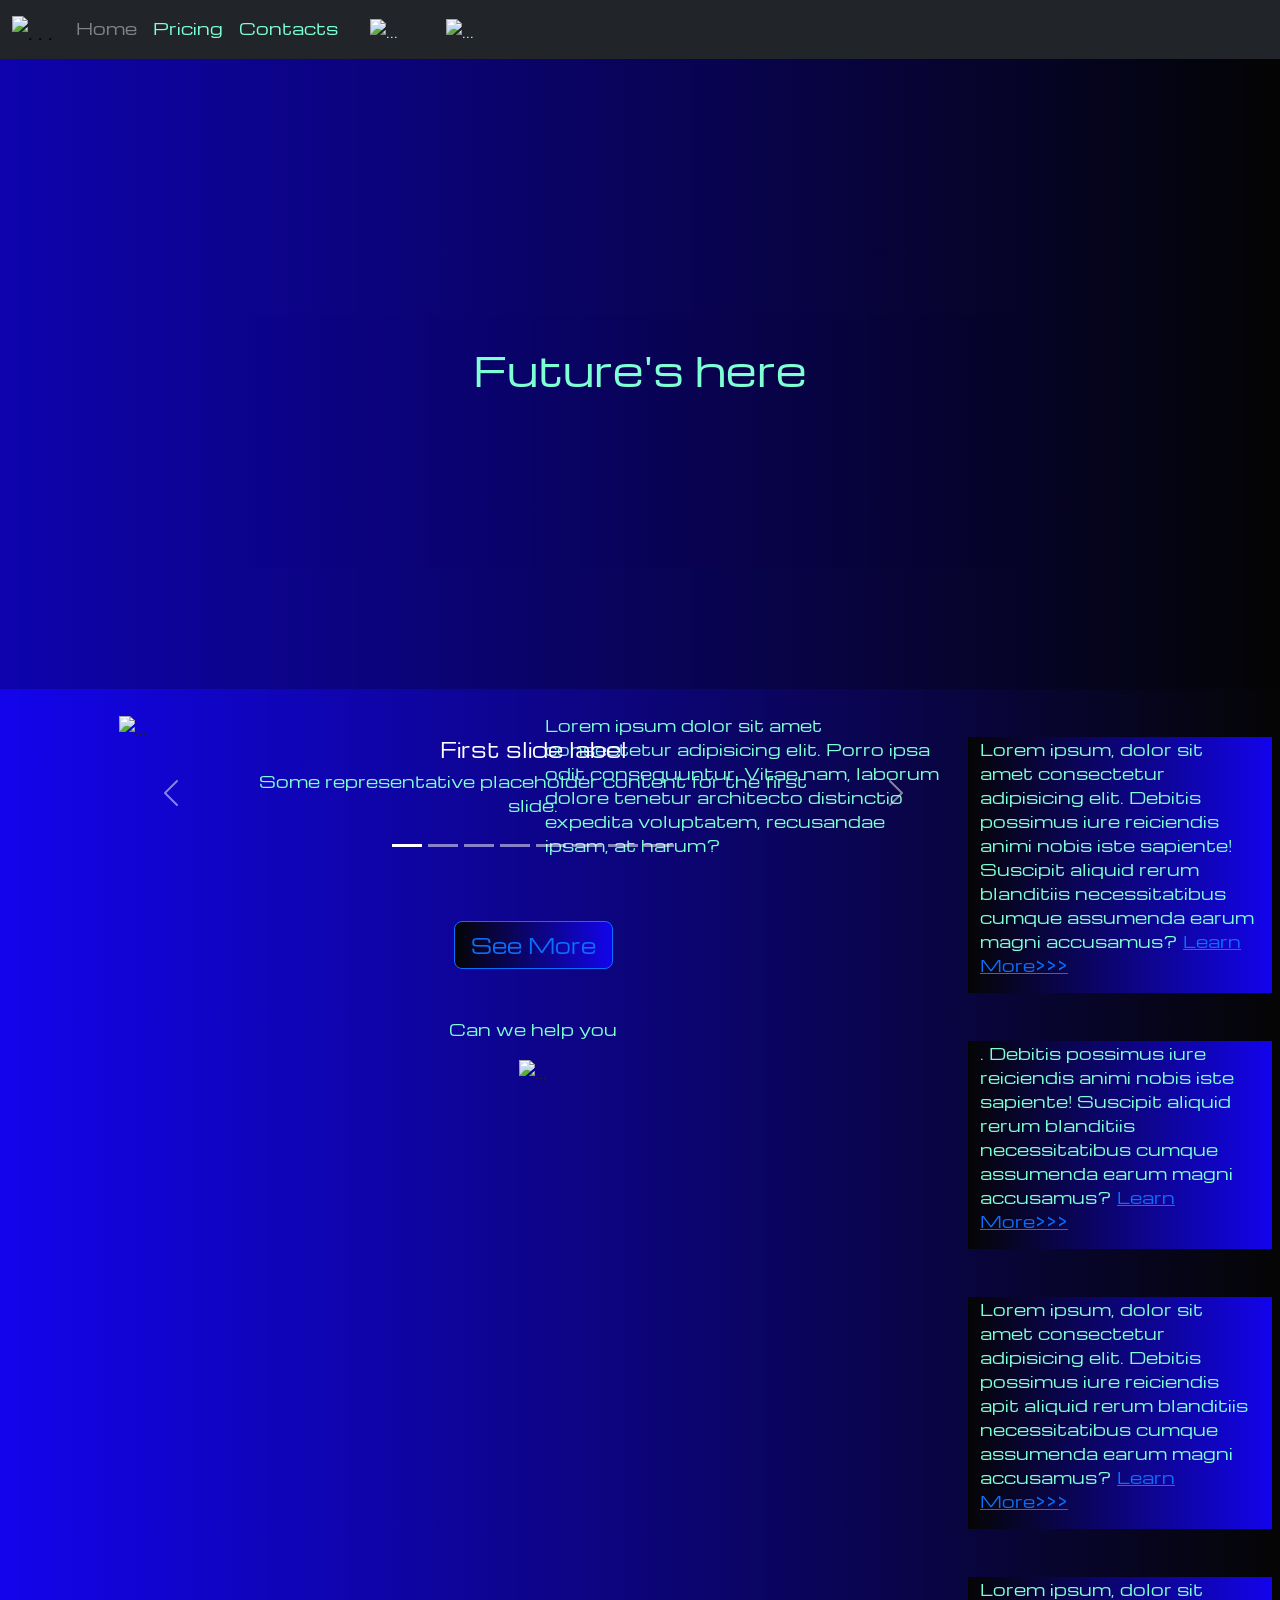
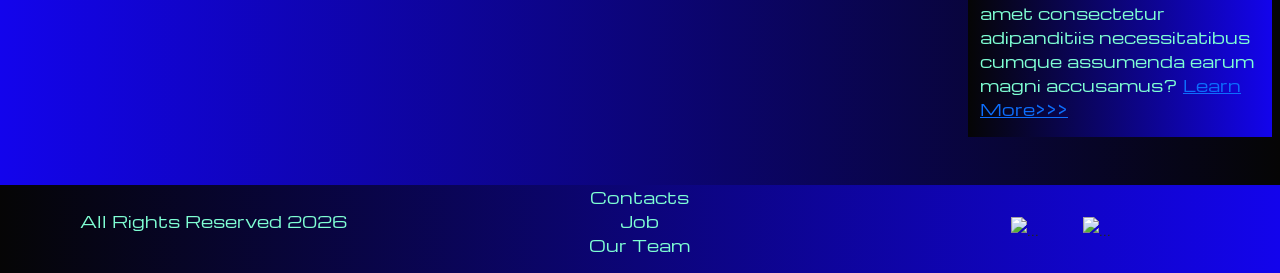
==== index.html @ d6a23304 "Add files via upload" ====
<!DOCTYPE html>
<html lang="en">

<head>
    <meta charset="UTF-8">
    <meta name="viewport" content="width=device-width, initial-scale=1.0">
    <link href="https://cdn.jsdelivr.net/npm/bootstrap@5.3.8/dist/css/bootstrap.min.css" rel="stylesheet"
        integrity="sha384-sRIl4kxILFvY47J16cr9ZwB07vP4J8+LH7qKQnuqkuIAvNWLzeN8tE5YBujZqJLB" crossorigin="anonymous">
    <link rel="stylesheet" href="source/styles/mycss.css">
    <link rel="stylesheet" href="source/styles/bgvideo.css">

    <link rel="apple-touch-icon" sizes="180x180" href="source/files/favicon_io/apple-touch-icon.png">
    <link rel="icon" type="image/png" sizes="32x32" href="source/files/favicon_io/favicon-32x32.png">
    <link rel="icon" type="image/png" sizes="16x16" href="source/files/favicon_io/favicon-16x16.png">
    <link rel="manifest" href="/site.webmanifest">
    <title>HiT</title>
</head>

<body>
    <header>
        <nav class="navbar navbar-expand-lg bg-dark">
            <div class="container-fluid">
                <a class="navbar-brand" href="/"><img src="source/files/logo.png" alt=". . ."></a>
                <button class="navbar-toggler" type="button" data-bs-toggle="collapse" data-bs-target="#navbarNav"
                    aria-controls="navbarNav" aria-expanded="false" aria-label="Toggle navigation">
                    <span class="navbar-toggler-icon"></span>
                </button>
                <div class="collapse navbar-collapse" id="navbarNav">
                    <ul class="navbar-nav">
                        <li class="nav-item">
                            <a class="nav-link active" aria-current="page" href="/">Home</a>
                        </li>
                        <li class="nav-item">
                            <a class="nav-link" href="pricing.html">Pricing</a>
                        </li>
                        <li class="nav-item">
                            <a class="nav-link" href="pricing.html">Contacts</a>
                        </li>
                        <li class="nav-item">
                            <a class="nav-link" href="pricing.html">
                                <img style="width: 35px; margin-inline: 1em;" src="source/files/yt.png" alt="...">
                            </a>
                        </li>
                        <li class="nav-item">
                            <a class="nav-link" href="pricing.html">
                                <img style="width: 25px; margin-inline: 1em;" src="source/files/tg.png" alt="...">
                            </a>
                        </li>
                    </ul>
                </div>
            </div>
        </nav>
    </header>

    <section>

        <div class="bgvideo">
            <video src="source/files/VID-20240303-WA0065.mp4" type="video/mp4" autoplay muted loop></video>
            <div class="effect"></div>
            <div class="video-text">
                <h1>Future's here</h1>
            </div>
        </div>

        <div class="container-fluid mt-4">
            <div class="row">
                <div class="col-lg-1">
                </div>

                <div class="col-lg-8 col-md-12">

                    <div class="row">
                        <div id="carouselExampleCaptions" class="carousel slide" data-bs-ride="true">
                            <div class="carousel-indicators">
                                <button type="button" data-bs-target="#carouselExampleCaptions" data-bs-slide-to="0"
                                    class="active" aria-current="true" aria-label="Slide 1"></button>
                                <button type="button" data-bs-target="#carouselExampleCaptions" data-bs-slide-to="1"
                                    aria-label="Slide 2"></button>
                                <button type="button" data-bs-target="#carouselExampleCaptions" data-bs-slide-to="2"
                                    aria-label="Slide 3"></button>
                                <button type="button" data-bs-target="#carouselExampleCaptions" data-bs-slide-to="3"
                                    aria-label="Slide 4"></button>
                                <button type="button" data-bs-target="#carouselExampleCaptions" data-bs-slide-to="4"
                                    aria-label="Slide 5"></button>
                                <button type="button" data-bs-target="#carouselExampleCaptions" data-bs-slide-to="5"
                                    aria-label="Slide 6"></button>
                                <button type="button" data-bs-target="#carouselExampleCaptions" data-bs-slide-to="6"
                                    aria-label="Slide 7"></button>
                                <button type="button" data-bs-target="#carouselExampleCaptions" data-bs-slide-to="7"
                                    aria-label="Slide 8"></button>
                            </div>
                            <div class="carousel-inner">
                                <div class="carousel-item active">
                                    <div class="d-block w-100">
                                        <div class="row">
                                            <div class="col-lg-6 col-md-6">
                                                <img src="source/images/laptop.png" class="w-100" alt="...">
                                            </div>
                                            <div class="col-lg-6 col-md-6 slide-text">
                                                <p>Lorem ipsum dolor sit amet consectetur adipisicing elit. Porro ipsa
                                                    odit consequuntur. Vitae nam, laborum dolore tenetur architecto
                                                    distinctio expedita voluptatem, recusandae ipsam, at harum?</p>
                                            </div>
                                        </div>
                                    </div>
                                    <div class="carousel-caption d-none d-md-block">
                                        <h5>First slide label</h5>
                                        <p>Some representative placeholder content for the first slide.</p>
                                    </div>
                                </div>
                                <div class="carousel-item">
                                    <div class="d-block w-100">
                                        <div class="row">
                                            <div class="col-lg-6 col-md-6">
                                                <img src="source/images/gaming pc.png" class="w-100" alt="...">
                                            </div>
                                            <div class="col-lg-6 col-md-6 slide-text">
                                                <p>Lorem ipsum dolor sit amet consecaborum dolore tenetur architecto
                                                    distinctio expedita voluptatem, recusandae ipsam, at harum?</p>
                                            </div>
                                        </div>
                                    </div>
                                    <div class="carousel-caption d-none d-md-block">
                                        <h5>Second slide label</h5>
                                        <p>Some representative placeholder content for the second slide.</p>
                                    </div>
                                </div>
                                <div class="carousel-item">
                                    <div class="d-block w-100">
                                        <div class="row">
                                            <div class="col-lg-6 col-md-6">
                                                <img src="source/images/vr.png" class="w-100" alt="...">
                                            </div>
                                            <div class="col-lg-6 col-md-6 slide-text">
                                                <p> odit consequuntur. Vitae nam, laborum dolore tenetur architecto
                                                    distinctio expedita voluptatem, recusandae ipsam, at harum?</p>
                                            </div>
                                        </div>
                                    </div>
                                    <div class="carousel-caption d-none d-md-block">
                                        <h5>Third slide label</h5>
                                        <p>Some representative placeholder content for the third slide.</p>
                                    </div>
                                </div>
                                <div class="carousel-item">
                                    <div class="d-block w-100">
                                        <div class="row">
                                            <div class="col-lg-6 col-md-6">
                                                <img src="source/images/controller.png" class="w-100" alt="...">
                                            </div>
                                            <div class="col-lg-6 col-md-6 slide-text">
                                                <p>Lorem ipsum dolor sit amet consecaborum dolore tenetur architecto
                                                    distinctio expedita voluptatem, recusandae ipsam, at harum?</p>
                                            </div>
                                        </div>
                                    </div>
                                    <div class="carousel-caption d-none d-md-block">
                                        <h5>Second slide label</h5>
                                        <p>Some representative placeholder content for the second slide.</p>
                                    </div>
                                </div>
                                <div class="carousel-item">
                                    <div class="d-block w-100">
                                        <div class="row">
                                            <div class="col-lg-6 col-md-6">
                                                <img src="source/images/acc.png" class="w-100" alt="...">
                                            </div>
                                            <div class="col-lg-6 col-md-6 slide-text">
                                                <p>Lorem ipsum dolor sit amet consecaborum dolore tenetur architecto
                                                    distinctio expedita voluptatem, recusandae ipsam, at harum?</p>
                                            </div>
                                        </div>
                                    </div>
                                    <div class="carousel-caption d-none d-md-block">
                                        <h5>Second slide label</h5>
                                        <p>Some representative placeholder content for the second slide.</p>
                                    </div>
                                </div>
                                <div class="carousel-item">
                                    <div class="d-block w-100">
                                        <div class="row">
                                            <div class="col-lg-6 col-md-6">
                                                <img src="source/images/cpu.png" class="w-100" alt="...">
                                            </div>
                                            <div class="col-lg-6 col-md-6 slide-text">
                                                <p>Lorem ipsum dolor sit amet consecaborum dolore tenetur architecto
                                                    distinctio expedita voluptatem, recusandae ipsam, at harum?</p>
                                            </div>
                                        </div>
                                    </div>
                                    <div class="carousel-caption d-none d-md-block">
                                        <h5>Second slide label</h5>
                                        <p>Some representative placeholder content for the second slide.</p>
                                    </div>
                                </div>
                                <div class="carousel-item">
                                    <div class="d-block w-100">
                                        <div class="row">
                                            <div class="col-lg-6 col-md-6">
                                                <img src="source/images/gpu.png" class="w-100" alt="...">
                                            </div>
                                            <div class="col-lg-6 col-md-6 slide-text">
                                                <p>Lorem ipsum dolor sit amet consecaborum dolore tenetur architecto
                                                    distinctio expedita voluptatem, recusandae ipsam, at harum?</p>
                                            </div>
                                        </div>
                                    </div>
                                    <div class="carousel-caption d-none d-md-block">
                                        <h5>Second slide label</h5>
                                        <p>Some representative placeholder content for the second slide.</p>
                                    </div>
                                </div>
                                <div class="carousel-item">
                                    <div class="d-block w-100">
                                        <div class="row">
                                            <div class="col-lg-6 col-md-6">
                                                <img src="source/images/other.png" class="w-100" alt="...">
                                            </div>
                                            <div class="col-lg-6 col-md-6 slide-text">
                                                <p>Lorem ipsum dolor sit amet consecaborum dolore tenetur architecto
                                                    distinctio expedita voluptatem, recusandae ipsam, at harum?</p>
                                            </div>
                                        </div>
                                    </div>
                                    <div class="carousel-caption d-none d-md-block">
                                        <h5>Second slide label</h5>
                                        <p>Some representative placeholder content for the second slide.</p>
                                    </div>
                                </div>
                            </div>
                            <button class="carousel-control-prev" type="button"
                                data-bs-target="#carouselExampleCaptions" data-bs-slide="prev">
                                <span class="carousel-control-prev-icon" aria-hidden="true"></span>
                                <span class="visually-hidden">Previous</span>
                            </button>
                            <button class="carousel-control-next" type="button"
                                data-bs-target="#carouselExampleCaptions" data-bs-slide="next">
                                <span class="carousel-control-next-icon" aria-hidden="true"></span>
                                <span class="visually-hidden">Next</span>
                            </button>
                        </div>

                        <div class="col-lg-12 col-md-12 text-center mt-4">
                            <button type="button" class="btn btn-outline-primary btn-lg my-4">See More</button>
                        </div>
                        <div class="col-lg-12 col-md-12 text-center mt-4">
                            <p>Can we help you</p>
                        </div>
                        <div class="col-lg-12 col-md-12 text-center">
                            <img class="call-anim" style="width: 40px;" src="source/files/phone.png" alt="...">
                        </div>

                    </div>
                </div>

                <div class="col-lg-3 col-md-12">
                    <div class="row px-2">
                        <div class="col-lg-12 sidebar my-4">
                            <p>Lorem ipsum, dolor sit amet consectetur adipisicing elit. Debitis possimus iure
                                reiciendis
                                animi nobis iste sapiente! Suscipit aliquid rerum blanditiis necessitatibus cumque
                                assumenda
                                earum magni accusamus? <a href="#">Learn More>>></a></p>
                        </div>
                        <div class="col-lg-12 sidebar my-4">
                            <p>. Debitis possimus iure reiciendis
                                animi nobis iste sapiente! Suscipit aliquid rerum blanditiis necessitatibus cumque
                                assumenda
                                earum magni accusamus? <a href="#">Learn More>>></a></p>
                        </div>
                        <div class="col-lg-12 sidebar my-4">
                            <p>Lorem ipsum, dolor sit amet consectetur adipisicing elit. Debitis possimus iure
                                reiciendis
                                apit aliquid rerum blanditiis necessitatibus cumque assumenda
                                earum magni accusamus? <a href="#">Learn More>>></a></p>
                        </div>
                        <div class="col-lg-12 sidebar my-4">
                            <p>Lorem ipsum, dolor sit amet consectetur adipanditiis necessitatibus cumque assumenda
                                earum magni accusamus? <a href="#">Learn More>>></a></p>
                        </div>
                    </div>
                </div>
            </div>


        </div>
    </section>

    <footer class="mt-4">
        <div class="container-fluid">
            <div class="row">
                <div class="col-lg-4 col-md-12 footer-text text-center">
                    <p>All Rights Reserved 2026</p>
                </div>
                <div class="col-lg-4 col-md-12 footer-text text-center">
                    <p>Contacts<br>Job<br>Our Team</p>
                </div>
                <div class="col-lg-4 col-md-12 media-links">
                    <img style="width: 40px; margin-inline: 1em;" src="source/files/yt.png" alt="...">
                    <img style="width: 40px; margin-inline: 1em;" src="source/files/tg.png" alt="...">
                </div>
            </div>
        </div>
    </footer>

    <script src="https://cdn.jsdelivr.net/npm/bootstrap@5.3.8/dist/js/bootstrap.bundle.min.js"
        integrity="sha384-FKyoEForCGlyvwx9Hj09JcYn3nv7wiPVlz7YYwJrWVcXK/BmnVDxM+D2scQbITxI"
        crossorigin="anonymous"></script>
</body>

</html>
---- source/styles/mycss.css ----
@import url('https://fonts.googleapis.com/css?family=Michroma&display=swap');


body {
    font-family: Michroma, serif;
    background: linear-gradient(90deg, #1304ec 0%, #050505 100%);
}

p {
    color: aquamarine;
}

.nav-link {
    color: aquamarine;
}

.navbar-nav .nav-link.active {
    color: rgb(130, 133, 133);
}

.navbar-brand img {
    width: 40px;
}

.navbar-toggler {
    background-color: rgb(130, 133, 133);
}

.sidebar {
    color: aquamarine;
    background: linear-gradient(270deg, #1304ec 0%, #050505 100%);
}

.card {
    background: linear-gradient(270deg, #1304ec 0%, #050505 100%);
    color: aquamarine;

}

.card a {
    text-decoration: none;
    color: aquamarine;

}

.slide-text,
.footer-text {
    color: aquamarine;
    margin: auto auto;
}

footer,
.btn-outline-primary {
    background: linear-gradient(270deg, #1304ec 0%, #050505 100%);

}

.media-links {
    display: flex;
    justify-content: center;
    align-items: center;
}

.call-anim {
    animation: call 2s ease 0s 100 normal forwards;
}

@keyframes call {
	0%,
	100% {
		transform: translateX(0%);
		transform-origin: 50% 50%;
	}

	15% {
		transform: translateX(-30px) rotate(-6deg);
	}

	30% {
		transform: translateX(15px) rotate(6deg);
	}

	45% {
		transform: translateX(-15px) rotate(-3.6deg);
	}

	60% {
		transform: translateX(9px) rotate(2.4deg);
	}

	75% {
		transform: translateX(-6px) rotate(-1.2deg);
	}
}

@media (max-width: 755px) {
    .carousel-indicators {
        display: none;
    }
}
---- source/styles/bgvideo.css ----
.bgvideo {
    height: 70vh;
    width: 100%;
    position: relative;
    display: flex;
    justify-content: center;
    align-items: center;
}

.bgvideo video {
    height: 70vh;
    width: 100%;
    position: absolute;
    top: 0;
    left: 0;
    object-fit: cover;
    z-index: 1;
}

.effect {
    height: 70vh;
    width: 100%;
    position: absolute;
    top: 0;
    left: 0;
    object-fit: cover;
    z-index: 2;
    background-color: rgba(0, 0, 0, 0.264);
}

.video-text {
    color: aquamarine;
    z-index: 2;
}
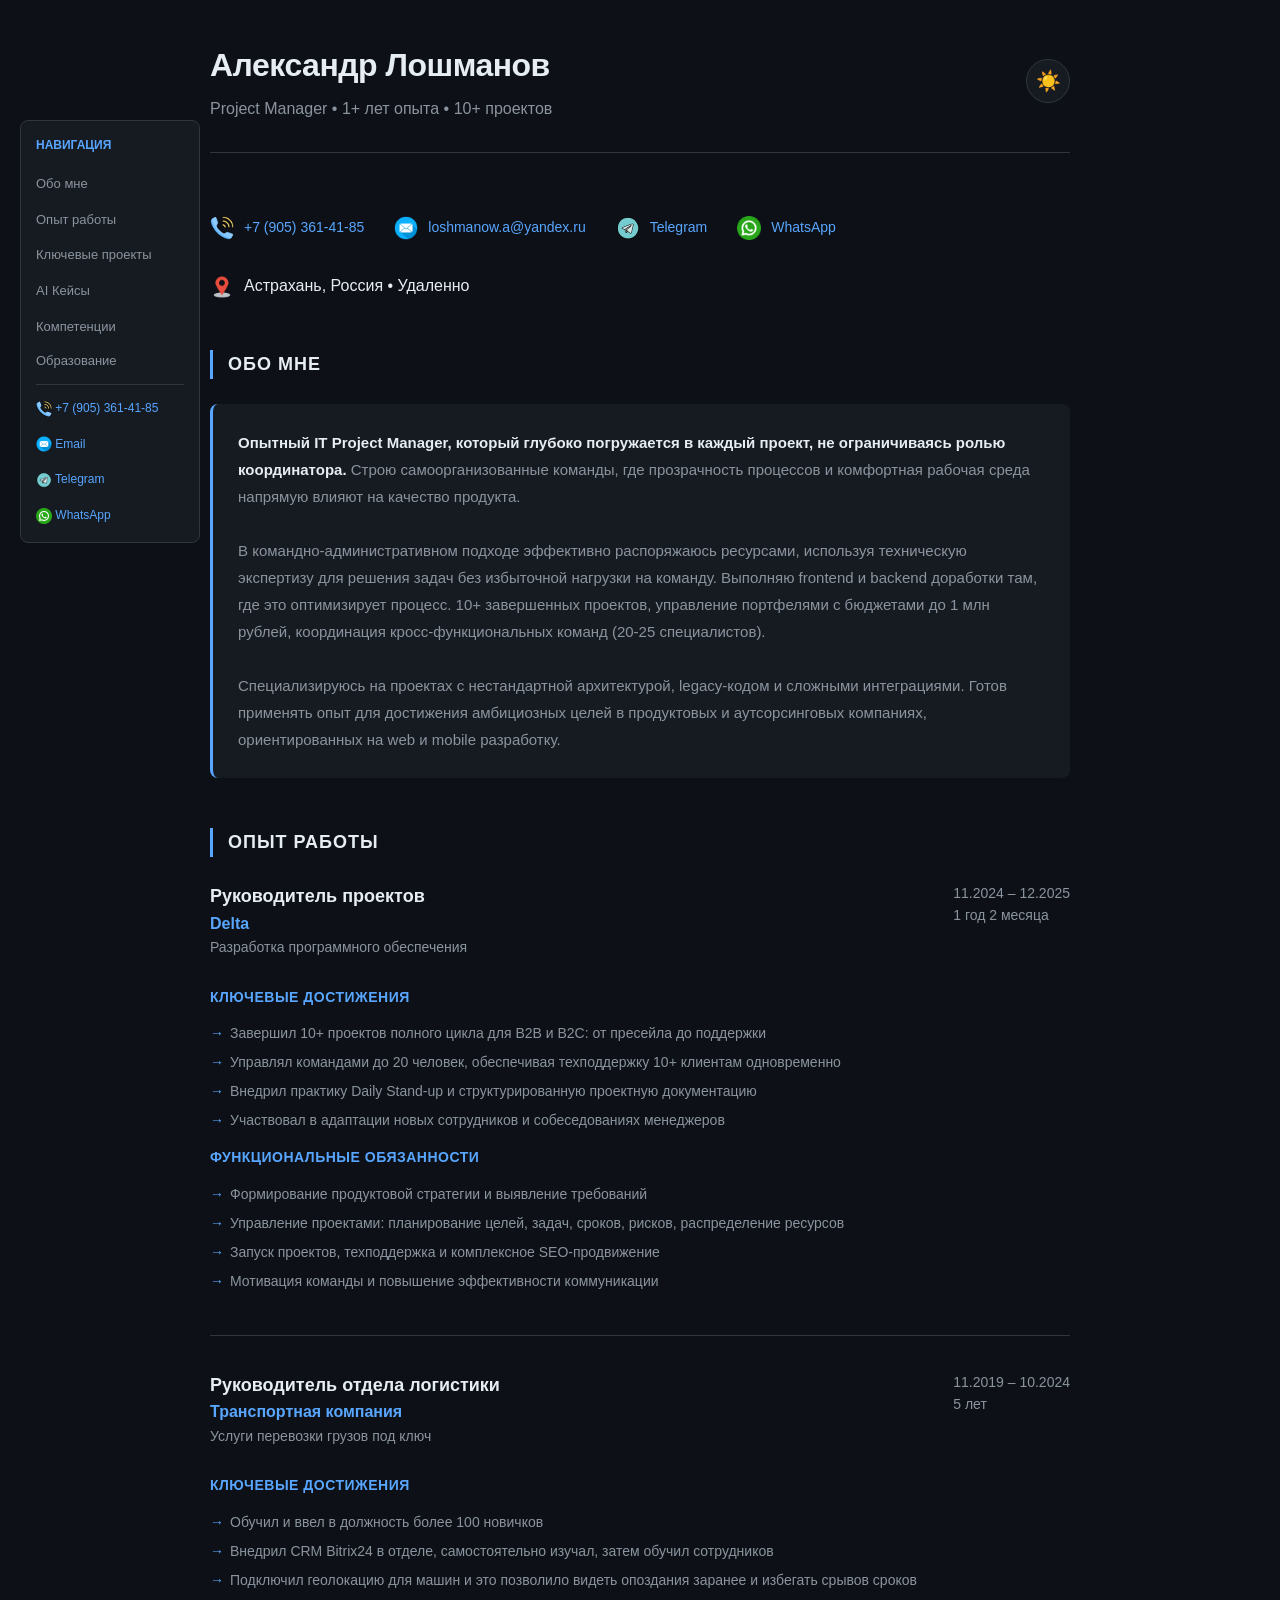
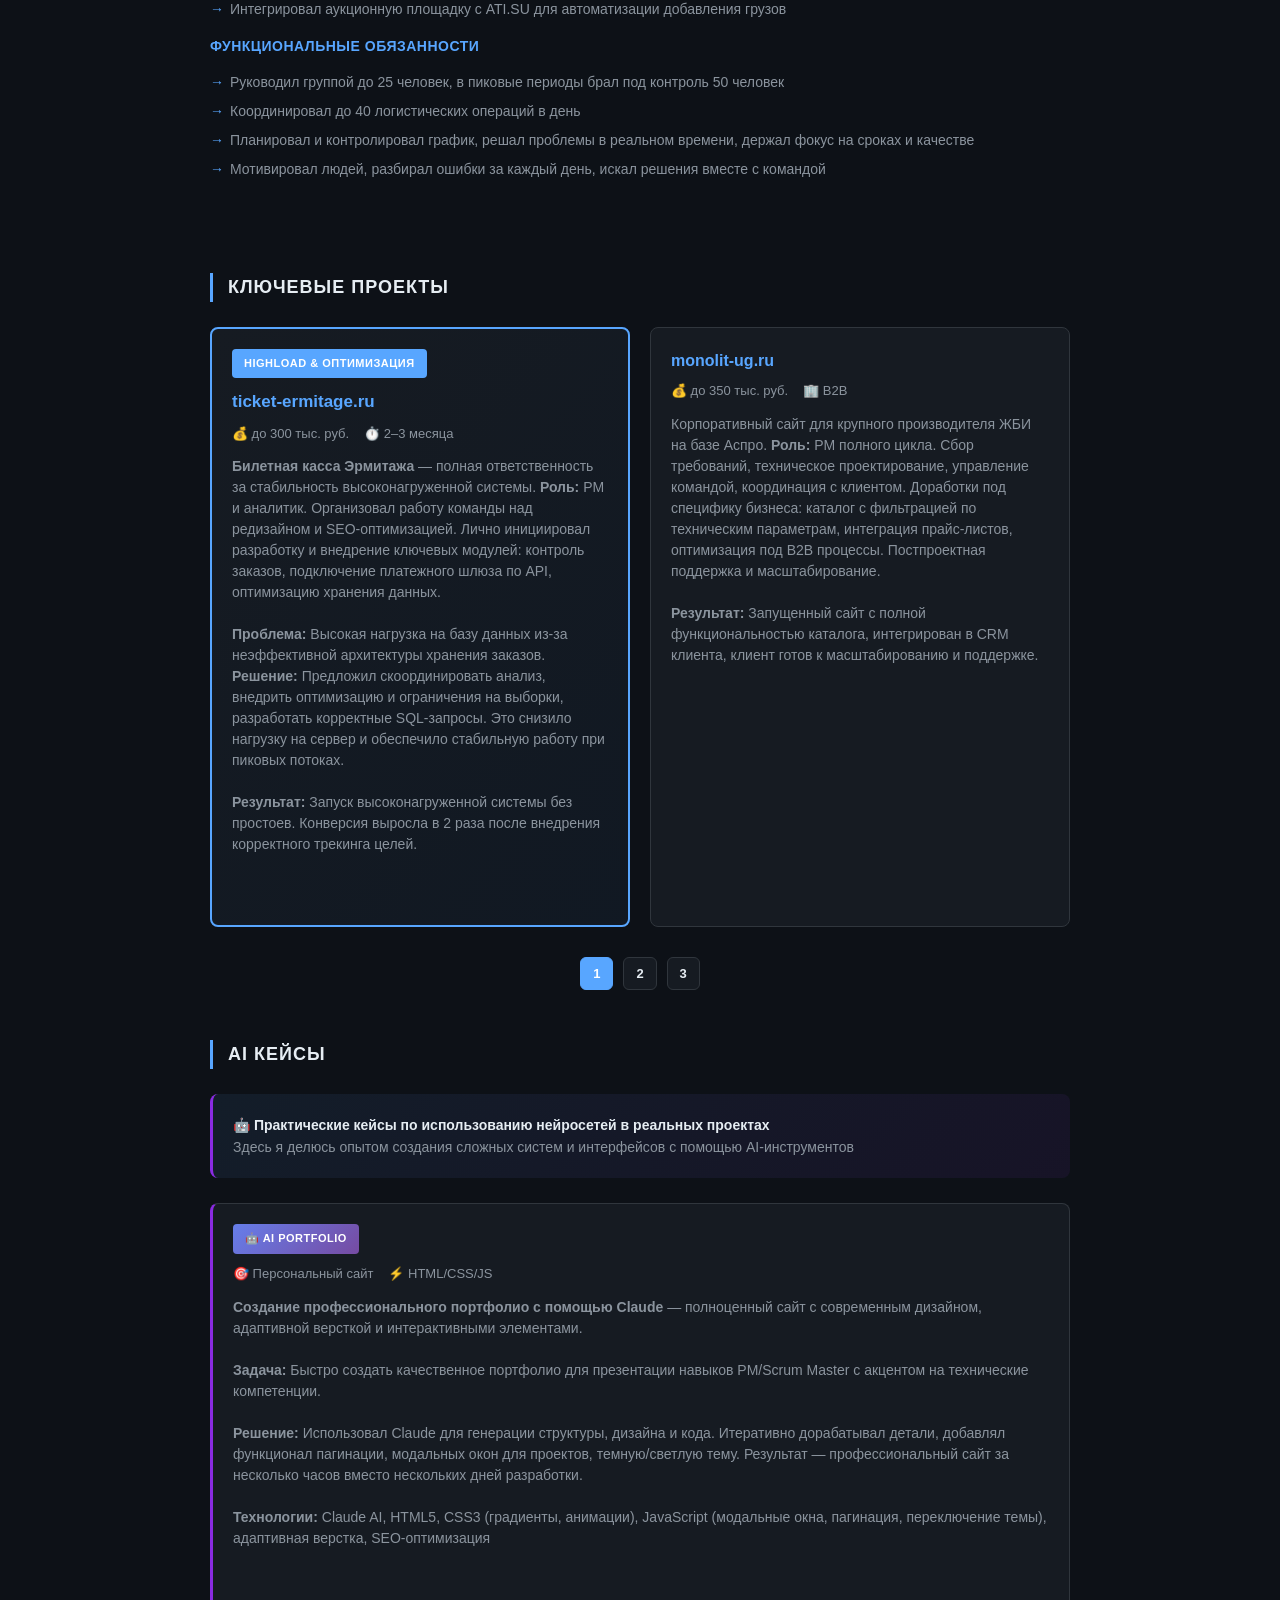
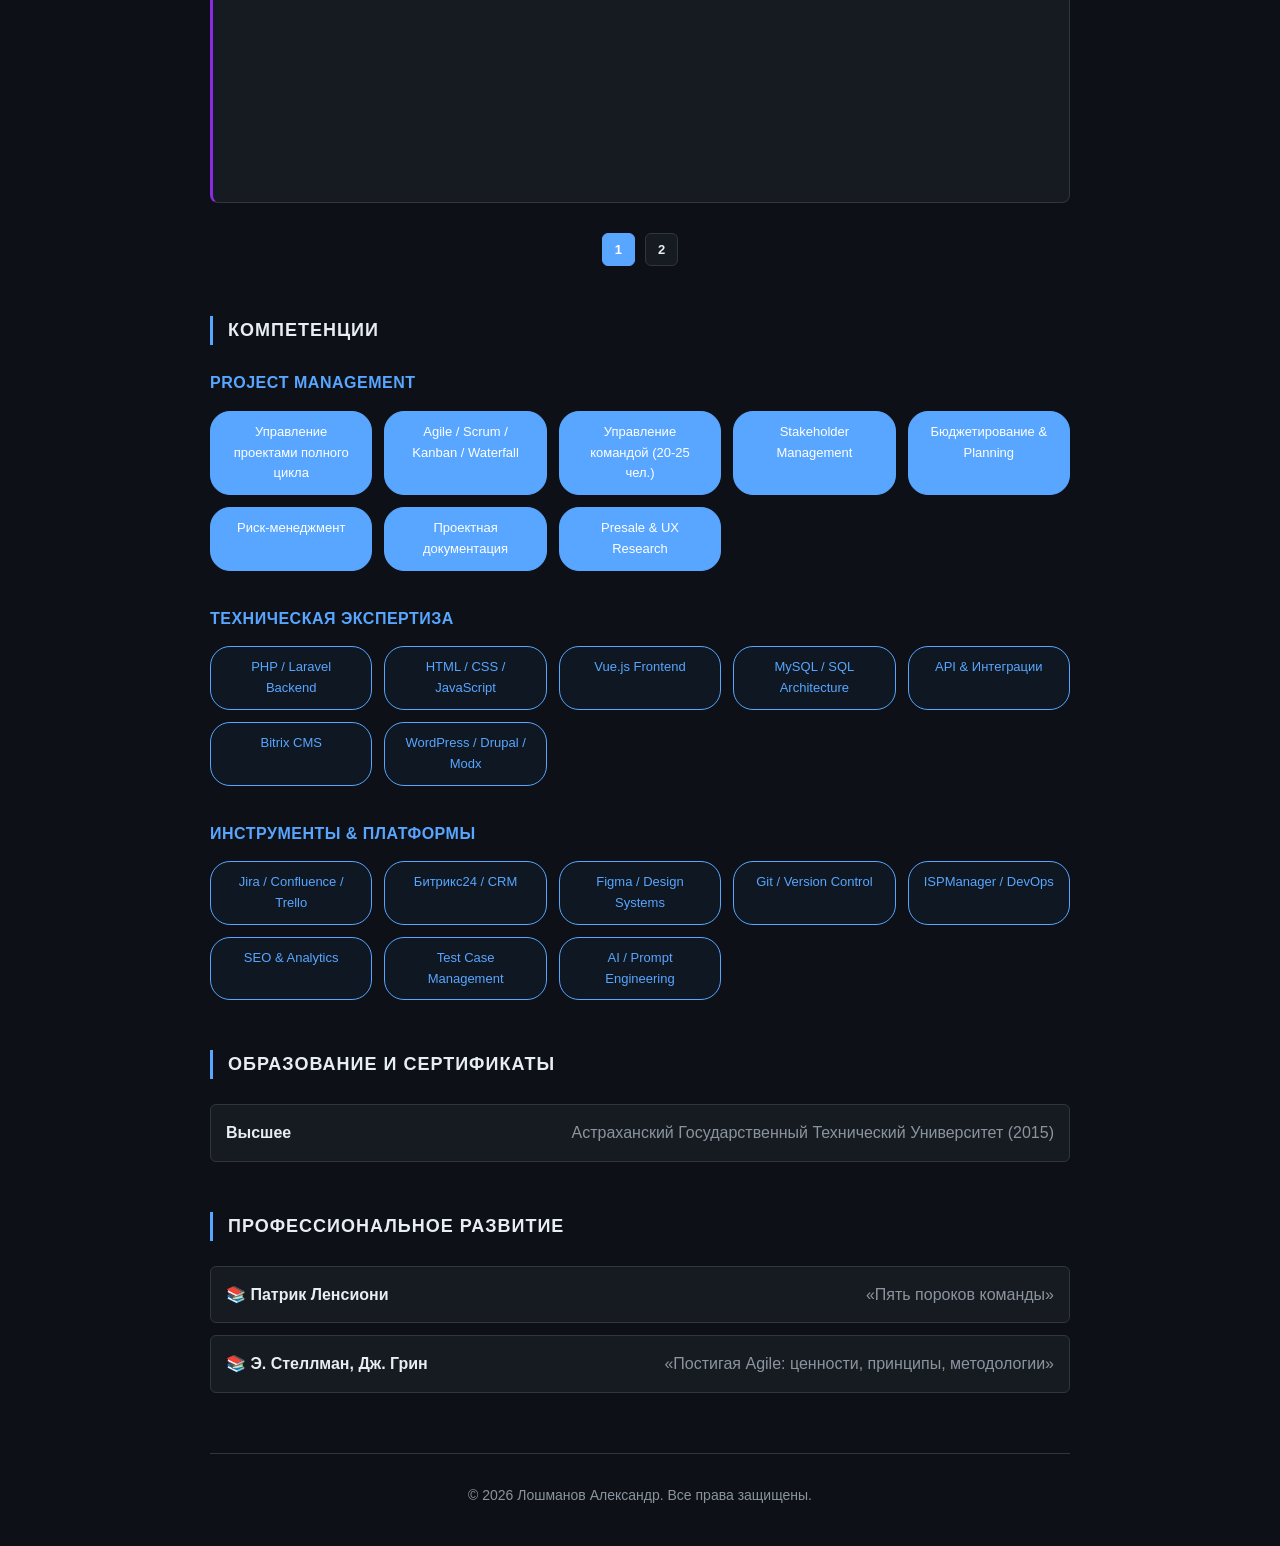
==== commit 8220f505: "Add files via upload" ====
--- a/index.html
+++ b/index.html
@@ -1,311 +1,553 @@
-<!DOCTYPE html>
-<html lang="en">
-
-<head>
-    <meta charset="UTF-8">
-    <meta name="viewport" content="width=device-width, initial-scale=1.0">
-    <link href="https://cdn.jsdelivr.net/npm/bootstrap@5.3.8/dist/css/bootstrap.min.css" rel="stylesheet"
-        integrity="sha384-sRIl4kxILFvY47J16cr9ZwB07vP4J8+LH7qKQnuqkuIAvNWLzeN8tE5YBujZqJLB" crossorigin="anonymous">
-    <link rel="stylesheet" href="source/styles/mycss.css">
-    <link rel="stylesheet" href="source/styles/bgvideo.css">
-
-    <link rel="apple-touch-icon" sizes="180x180" href="source/files/favicon_io/apple-touch-icon.png">
-    <link rel="icon" type="image/png" sizes="32x32" href="source/files/favicon_io/favicon-32x32.png">
-    <link rel="icon" type="image/png" sizes="16x16" href="source/files/favicon_io/favicon-16x16.png">
-    <link rel="manifest" href="/site.webmanifest">
-    <title>HiT</title>
-</head>
-
-<body>
-    <header>
-        <nav class="navbar navbar-expand-lg bg-dark">
-            <div class="container-fluid">
-                <a class="navbar-brand" href="/"><img src="source/files/logo.png" alt=". . ."></a>
-                <button class="navbar-toggler" type="button" data-bs-toggle="collapse" data-bs-target="#navbarNav"
-                    aria-controls="navbarNav" aria-expanded="false" aria-label="Toggle navigation">
-                    <span class="navbar-toggler-icon"></span>
-                </button>
-                <div class="collapse navbar-collapse" id="navbarNav">
-                    <ul class="navbar-nav">
-                        <li class="nav-item">
-                            <a class="nav-link active" aria-current="page" href="/">Home</a>
-                        </li>
-                        <li class="nav-item">
-                            <a class="nav-link" href="pricing.html">Pricing</a>
-                        </li>
-                        <li class="nav-item">
-                            <a class="nav-link" href="pricing.html">Contacts</a>
-                        </li>
-                        <li class="nav-item">
-                            <a class="nav-link" href="pricing.html">
-                                <img style="width: 35px; margin-inline: 1em;" src="source/files/yt.png" alt="...">
-                            </a>
-                        </li>
-                        <li class="nav-item">
-                            <a class="nav-link" href="pricing.html">
-                                <img style="width: 25px; margin-inline: 1em;" src="source/files/tg.png" alt="...">
-                            </a>
-                        </li>
-                    </ul>
-                </div>
-            </div>
-        </nav>
-    </header>
-
-    <section>
-
-        <div class="bgvideo">
-            <video src="source/files/VID-20240303-WA0065.mp4" type="video/mp4" autoplay muted loop></video>
-            <div class="effect"></div>
-            <div class="video-text">
-                <h1>Future's here</h1>
-            </div>
-        </div>
-
-        <div class="container-fluid mt-4">
-            <div class="row">
-                <div class="col-lg-1">
-                </div>
-
-                <div class="col-lg-8 col-md-12">
-
-                    <div class="row">
-                        <div id="carouselExampleCaptions" class="carousel slide" data-bs-ride="true">
-                            <div class="carousel-indicators">
-                                <button type="button" data-bs-target="#carouselExampleCaptions" data-bs-slide-to="0"
-                                    class="active" aria-current="true" aria-label="Slide 1"></button>
-                                <button type="button" data-bs-target="#carouselExampleCaptions" data-bs-slide-to="1"
-                                    aria-label="Slide 2"></button>
-                                <button type="button" data-bs-target="#carouselExampleCaptions" data-bs-slide-to="2"
-                                    aria-label="Slide 3"></button>
-                                <button type="button" data-bs-target="#carouselExampleCaptions" data-bs-slide-to="3"
-                                    aria-label="Slide 4"></button>
-                                <button type="button" data-bs-target="#carouselExampleCaptions" data-bs-slide-to="4"
-                                    aria-label="Slide 5"></button>
-                                <button type="button" data-bs-target="#carouselExampleCaptions" data-bs-slide-to="5"
-                                    aria-label="Slide 6"></button>
-                                <button type="button" data-bs-target="#carouselExampleCaptions" data-bs-slide-to="6"
-                                    aria-label="Slide 7"></button>
-                                <button type="button" data-bs-target="#carouselExampleCaptions" data-bs-slide-to="7"
-                                    aria-label="Slide 8"></button>
-                            </div>
-                            <div class="carousel-inner">
-                                <div class="carousel-item active">
-                                    <div class="d-block w-100">
-                                        <div class="row">
-                                            <div class="col-lg-6 col-md-6">
-                                                <img src="source/images/laptop.png" class="w-100" alt="...">
-                                            </div>
-                                            <div class="col-lg-6 col-md-6 slide-text">
-                                                <p>Lorem ipsum dolor sit amet consectetur adipisicing elit. Porro ipsa
-                                                    odit consequuntur. Vitae nam, laborum dolore tenetur architecto
-                                                    distinctio expedita voluptatem, recusandae ipsam, at harum?</p>
-                                            </div>
-                                        </div>
-                                    </div>
-                                    <div class="carousel-caption d-none d-md-block">
-                                        <h5>First slide label</h5>
-                                        <p>Some representative placeholder content for the first slide.</p>
-                                    </div>
-                                </div>
-                                <div class="carousel-item">
-                                    <div class="d-block w-100">
-                                        <div class="row">
-                                            <div class="col-lg-6 col-md-6">
-                                                <img src="source/images/gaming pc.png" class="w-100" alt="...">
-                                            </div>
-                                            <div class="col-lg-6 col-md-6 slide-text">
-                                                <p>Lorem ipsum dolor sit amet consecaborum dolore tenetur architecto
-                                                    distinctio expedita voluptatem, recusandae ipsam, at harum?</p>
-                                            </div>
-                                        </div>
-                                    </div>
-                                    <div class="carousel-caption d-none d-md-block">
-                                        <h5>Second slide label</h5>
-                                        <p>Some representative placeholder content for the second slide.</p>
-                                    </div>
-                                </div>
-                                <div class="carousel-item">
-                                    <div class="d-block w-100">
-                                        <div class="row">
-                                            <div class="col-lg-6 col-md-6">
-                                                <img src="source/images/vr.png" class="w-100" alt="...">
-                                            </div>
-                                            <div class="col-lg-6 col-md-6 slide-text">
-                                                <p> odit consequuntur. Vitae nam, laborum dolore tenetur architecto
-                                                    distinctio expedita voluptatem, recusandae ipsam, at harum?</p>
-                                            </div>
-                                        </div>
-                                    </div>
-                                    <div class="carousel-caption d-none d-md-block">
-                                        <h5>Third slide label</h5>
-                                        <p>Some representative placeholder content for the third slide.</p>
-                                    </div>
-                                </div>
-                                <div class="carousel-item">
-                                    <div class="d-block w-100">
-                                        <div class="row">
-                                            <div class="col-lg-6 col-md-6">
-                                                <img src="source/images/controller.png" class="w-100" alt="...">
-                                            </div>
-                                            <div class="col-lg-6 col-md-6 slide-text">
-                                                <p>Lorem ipsum dolor sit amet consecaborum dolore tenetur architecto
-                                                    distinctio expedita voluptatem, recusandae ipsam, at harum?</p>
-                                            </div>
-                                        </div>
-                                    </div>
-                                    <div class="carousel-caption d-none d-md-block">
-                                        <h5>Second slide label</h5>
-                                        <p>Some representative placeholder content for the second slide.</p>
-                                    </div>
-                                </div>
-                                <div class="carousel-item">
-                                    <div class="d-block w-100">
-                                        <div class="row">
-                                            <div class="col-lg-6 col-md-6">
-                                                <img src="source/images/acc.png" class="w-100" alt="...">
-                                            </div>
-                                            <div class="col-lg-6 col-md-6 slide-text">
-                                                <p>Lorem ipsum dolor sit amet consecaborum dolore tenetur architecto
-                                                    distinctio expedita voluptatem, recusandae ipsam, at harum?</p>
-                                            </div>
-                                        </div>
-                                    </div>
-                                    <div class="carousel-caption d-none d-md-block">
-                                        <h5>Second slide label</h5>
-                                        <p>Some representative placeholder content for the second slide.</p>
-                                    </div>
-                                </div>
-                                <div class="carousel-item">
-                                    <div class="d-block w-100">
-                                        <div class="row">
-                                            <div class="col-lg-6 col-md-6">
-                                                <img src="source/images/cpu.png" class="w-100" alt="...">
-                                            </div>
-                                            <div class="col-lg-6 col-md-6 slide-text">
-                                                <p>Lorem ipsum dolor sit amet consecaborum dolore tenetur architecto
-                                                    distinctio expedita voluptatem, recusandae ipsam, at harum?</p>
-                                            </div>
-                                        </div>
-                                    </div>
-                                    <div class="carousel-caption d-none d-md-block">
-                                        <h5>Second slide label</h5>
-                                        <p>Some representative placeholder content for the second slide.</p>
-                                    </div>
-                                </div>
-                                <div class="carousel-item">
-                                    <div class="d-block w-100">
-                                        <div class="row">
-                                            <div class="col-lg-6 col-md-6">
-                                                <img src="source/images/gpu.png" class="w-100" alt="...">
-                                            </div>
-                                            <div class="col-lg-6 col-md-6 slide-text">
-                                                <p>Lorem ipsum dolor sit amet consecaborum dolore tenetur architecto
-                                                    distinctio expedita voluptatem, recusandae ipsam, at harum?</p>
-                                            </div>
-                                        </div>
-                                    </div>
-                                    <div class="carousel-caption d-none d-md-block">
-                                        <h5>Second slide label</h5>
-                                        <p>Some representative placeholder content for the second slide.</p>
-                                    </div>
-                                </div>
-                                <div class="carousel-item">
-                                    <div class="d-block w-100">
-                                        <div class="row">
-                                            <div class="col-lg-6 col-md-6">
-                                                <img src="source/images/other.png" class="w-100" alt="...">
-                                            </div>
-                                            <div class="col-lg-6 col-md-6 slide-text">
-                                                <p>Lorem ipsum dolor sit amet consecaborum dolore tenetur architecto
-                                                    distinctio expedita voluptatem, recusandae ipsam, at harum?</p>
-                                            </div>
-                                        </div>
-                                    </div>
-                                    <div class="carousel-caption d-none d-md-block">
-                                        <h5>Second slide label</h5>
-                                        <p>Some representative placeholder content for the second slide.</p>
-                                    </div>
-                                </div>
-                            </div>
-                            <button class="carousel-control-prev" type="button"
-                                data-bs-target="#carouselExampleCaptions" data-bs-slide="prev">
-                                <span class="carousel-control-prev-icon" aria-hidden="true"></span>
-                                <span class="visually-hidden">Previous</span>
-                            </button>
-                            <button class="carousel-control-next" type="button"
-                                data-bs-target="#carouselExampleCaptions" data-bs-slide="next">
-                                <span class="carousel-control-next-icon" aria-hidden="true"></span>
-                                <span class="visually-hidden">Next</span>
-                            </button>
-                        </div>
-
-                        <div class="col-lg-12 col-md-12 text-center mt-4">
-                            <button type="button" class="btn btn-outline-primary btn-lg my-4">See More</button>
-                        </div>
-                        <div class="col-lg-12 col-md-12 text-center mt-4">
-                            <p>Can we help you</p>
-                        </div>
-                        <div class="col-lg-12 col-md-12 text-center">
-                            <img class="call-anim" style="width: 40px;" src="source/files/phone.png" alt="...">
-                        </div>
-
-                    </div>
-                </div>
-
-                <div class="col-lg-3 col-md-12">
-                    <div class="row px-2">
-                        <div class="col-lg-12 sidebar my-4">
-                            <p>Lorem ipsum, dolor sit amet consectetur adipisicing elit. Debitis possimus iure
-                                reiciendis
-                                animi nobis iste sapiente! Suscipit aliquid rerum blanditiis necessitatibus cumque
-                                assumenda
-                                earum magni accusamus? <a href="#">Learn More>>></a></p>
-                        </div>
-                        <div class="col-lg-12 sidebar my-4">
-                            <p>. Debitis possimus iure reiciendis
-                                animi nobis iste sapiente! Suscipit aliquid rerum blanditiis necessitatibus cumque
-                                assumenda
-                                earum magni accusamus? <a href="#">Learn More>>></a></p>
-                        </div>
-                        <div class="col-lg-12 sidebar my-4">
-                            <p>Lorem ipsum, dolor sit amet consectetur adipisicing elit. Debitis possimus iure
-                                reiciendis
-                                apit aliquid rerum blanditiis necessitatibus cumque assumenda
-                                earum magni accusamus? <a href="#">Learn More>>></a></p>
-                        </div>
-                        <div class="col-lg-12 sidebar my-4">
-                            <p>Lorem ipsum, dolor sit amet consectetur adipanditiis necessitatibus cumque assumenda
-                                earum magni accusamus? <a href="#">Learn More>>></a></p>
-                        </div>
-                    </div>
-                </div>
-            </div>
-
-
-        </div>
-    </section>
-
-    <footer class="mt-4">
-        <div class="container-fluid">
-            <div class="row">
-                <div class="col-lg-4 col-md-12 footer-text text-center">
-                    <p>All Rights Reserved 2026</p>
-                </div>
-                <div class="col-lg-4 col-md-12 footer-text text-center">
-                    <p>Contacts<br>Job<br>Our Team</p>
-                </div>
-                <div class="col-lg-4 col-md-12 media-links">
-                    <img style="width: 40px; margin-inline: 1em;" src="source/files/yt.png" alt="...">
-                    <img style="width: 40px; margin-inline: 1em;" src="source/files/tg.png" alt="...">
-                </div>
-            </div>
-        </div>
-    </footer>
-
-    <script src="https://cdn.jsdelivr.net/npm/bootstrap@5.3.8/dist/js/bootstrap.bundle.min.js"
-        integrity="sha384-FKyoEForCGlyvwx9Hj09JcYn3nv7wiPVlz7YYwJrWVcXK/BmnVDxM+D2scQbITxI"
-        crossorigin="anonymous"></script>
-</body>
-
-</html>+<!DOCTYPE html>
+<html lang="ru">
+<head>
+    <meta charset="UTF-8">
+    <meta name="viewport" content="width=device-width, initial-scale=1.0">
+
+	<!-- Yandex.Metrika counter -->
+<script type="text/javascript">
+    (function(m,e,t,r,i,k,a){
+        m[i]=m[i]||function(){(m[i].a=m[i].a||[]).push(arguments)};
+        m[i].l=1*new Date();
+        for (var j = 0; j < document.scripts.length; j++) {if (document.scripts[j].src === r) { return; }}
+        k=e.createElement(t),a=e.getElementsByTagName(t)[0],k.async=1,k.src=r,a.parentNode.insertBefore(k,a)
+    })(window, document,'script','https://mc.yandex.ru/metrika/tag.js?id=105539542', 'ym');
+
+    ym(105539542, 'init', {ssr:true, webvisor:true, clickmap:true, ecommerce:"dataLayer", accurateTrackBounce:true, trackLinks:true});
+</script>
+<noscript><div><img src="https://mc.yandex.ru/watch/105539542" style="position:absolute; left:-9999px;" alt="" /></div></noscript>
+<!-- /Yandex.Metrika counter -->
+
+    <!-- Core SEO Meta Tags -->
+    <title>Лошманов Александр — IT Project Manager | Портфолио</title>
+    <meta name="description" content="Опытный IT Project Manager с 1+ годом опыта в веб-разработке. Управление проектами до 1 млн рублей, координация команд 20-25 человек, специализация на legacy-коде и сложных интеграциях. 10+ завершенных проектов.">
+    <meta name="keywords" content="project manager, IT менеджер, веб-разработка, Bitrix CMS, управление проектами, портфель проектов, Scrum, Kanban, Астрахань, удаленно">
+    <meta name="author" content="Александр Лошманов">
+    <meta name="robots" content="index, follow, max-image-preview:large, max-snippet:-1, max-video-preview:-1">
+    <meta name="language" content="Russian">
+    <meta name="revisit-after" content="7 days">
+    <meta name="theme-color" content="#0d1117">
+
+    <!-- Canonical URL (ВАЖНО: замени на свой домен) -->
+    <link rel="canonical" href="https://assamit11-cell.github.io/">
+
+
+
+  
+
+    <!-- Performance & Security -->
+    <link rel="preconnect" href="https://fonts.googleapis.com">
+    <link rel="preconnect" href="https://fonts.gstatic.com" crossorigin>
+    <meta http-equiv="X-UA-Compatible" content="IE=edge">
+    <meta name="format-detection" content="telephone=no">
+
+	<link rel="icon" type="image/png" href="img/favicon.png">
+    <link rel="apple-touch-icon" href="img/favicon.png">
+	
+    <link rel="stylesheet" href="style/style.css">
+
+
+</head>
+<body>
+    <button id="backToTop" title="Наверх">↑</button>
+     <div id="lightbox" class="lightbox" style="display:none;">
+    <span class="lightbox-close">&times;</span>
+    <button class="lightbox-prev">&#10094;</button>
+    <button class="lightbox-next">&#10095;</button>
+    <img class="lightbox-content" id="lightbox-img">
+</div>
+    <div class="container">
+        <!-- Header -->
+        <header>
+            <div class="header-content">
+                <h1>Александр Лошманов</h1>
+                <p>Project Manager • 1+ лет опыта • 10+ проектов</p>
+            </div>
+            <button class="theme-toggle" id="themeToggle" title="Переключить тему">
+                🌙
+            </button>
+        </header>
+
+        <!-- Contacts -->
+        <div class="contact">
+            <div class="contact-item">
+                <span class="contact-icon">
+                    <img src="img/phone.png" alt="Телефон" width="24" height="24" style="vertical-align: middle;">
+                </span>
+                <a href="tel:+79053614185">+7 (905) 361-41-85</a>
+            </div>
+            <div class="contact-item">
+                <span class="contact-icon">
+                    <img src="img/pochta.png" alt="Телефон" width="24" height="24" style="vertical-align: middle;">
+                </span>
+                <a href="mailto:loshmanow.a@yandex.ru">loshmanow.a@yandex.ru</a>
+            </div>
+            <div class="contact-item">
+                <span class="contact-icon">
+                    <img src="img/telegram.png" alt="Телефон" width="24" height="24" style="vertical-align: middle;">
+                </span>
+                <a href="https://t.me/al_loshmanov" target="_blank">Telegram</a>
+            </div>
+            <div class="contact-item">
+                <span class="contact-icon">
+                    <img src="img/whatsapp.png" alt="Телефон" width="24" height="24" style="vertical-align: middle;">
+                </span>
+                <a href="https://wa.me/79053614185" target="_blank">WhatsApp</a>
+            </div>
+            <div class="contact-item">
+                <span class="contact-icon">
+                    <img src="img/loc.png" alt="Телефон" width="24" height="24" style="vertical-align: middle;">
+                </span>
+                <span>Астрахань, Россия • Удаленно</span>
+            </div>
+        </div>
+
+        <!-- About -->
+        <section id="about-section">
+            <h2>Обо мне</h2>
+            <div class="about-text">
+                <strong>Опытный IT Project Manager, который глубоко погружается в каждый проект, не ограничиваясь ролью координатора.</strong> Строю самоорганизованные команды, где прозрачность процессов и комфортная рабочая среда напрямую влияют на качество продукта.<br><br>
+                В командно-административном подходе эффективно распоряжаюсь ресурсами, используя техническую экспертизу для решения задач без избыточной нагрузки на команду. Выполняю frontend и backend доработки там, где это оптимизирует процесс. 10+ завершенных проектов, управление портфелями с бюджетами до 1 млн рублей, координация кросс-функциональных команд (20-25 специалистов).<br><br>
+                Специализируюсь на проектах с нестандартной архитектурой, legacy-кодом и сложными интеграциями. Готов применять опыт для достижения амбициозных целей в продуктовых и аутсорсинговых компаниях, ориентированных на web и mobile разработку.
+            </div>
+        </section>
+
+        <!-- Experience -->
+        <section id="experience-section">
+            <h2>Опыт работы</h2>
+
+            <div class="experience-item">
+                <div class="job-header">
+                    <div>
+                        <div class="job-title">Руководитель проектов</div>
+                        <div class="job-company">Delta</div>
+                        <div class="job-description">Разработка программного обеспечения</div>
+                    </div>
+                    <div class="job-period">11.2024 – 12.2025<br>1 год 2 месяца</div>
+                </div>
+                <h4 style="color: var(--accent); margin-top: 15px; margin-bottom: 10px; font-size: 14px; font-weight: 600; text-transform: uppercase; letter-spacing: 0.5px;">Ключевые достижения</h4>
+                <ul class="achievements">
+                    <li>Завершил 10+ проектов полного цикла для B2B и B2C: от пресейла до поддержки</li>
+                    <li>Управлял командами до 20 человек, обеспечивая техподдержку 10+ клиентам одновременно</li>
+                    <li>Внедрил практику Daily Stand-up и структурированную проектную документацию</li>
+                    <li>Участвовал в адаптации новых сотрудников и собеседованиях менеджеров</li>
+                </ul>
+                <h4 style="color: var(--accent); margin-top: 15px; margin-bottom: 10px; font-size: 14px; font-weight: 600; text-transform: uppercase; letter-spacing: 0.5px;">Функциональные обязанности</h4>
+                <ul class="achievements">
+                    <li>Формирование продуктовой стратегии и выявление требований</li>
+                    <li>Управление проектами: планирование целей, задач, сроков, рисков, распределение ресурсов</li>
+                    <li>Запуск проектов, техподдержка и комплексное SEO-продвижение</li>
+                    <li>Мотивация команды и повышение эффективности коммуникации</li>
+                </ul>
+            </div>
+
+            <div class="experience-item">
+                <div class="job-header">
+                    <div>
+                        <div class="job-title">Руководитель отдела логистики</div>
+                        <div class="job-company">Транспортная компания</div>
+                        <div class="job-description">Услуги перевозки грузов под ключ</div>
+                    </div>
+                    <div class="job-period">11.2019 – 10.2024<br>5 лет</div>
+                </div>
+                <h4 style="color: var(--accent); margin-top: 15px; margin-bottom: 10px; font-size: 14px; font-weight: 600; text-transform: uppercase; letter-spacing: 0.5px;">Ключевые достижения</h4>
+                <ul class="achievements">
+                    <li>Обучил и ввел в должность более 100 новичков</li>
+                    <li>Внедрил CRM Bitrix24 в отделе, самостоятельно изучал, затем обучил сотрудников</li>
+                    <li>Подключил геолокацию для машин и это позволило видеть опоздания заранее и избегать срывов сроков</li>
+                    <li>Интегрировал аукционную площадку с ATI.SU для автоматизации добавления грузов</li>
+                </ul>
+                <h4 style="color: var(--accent); margin-top: 15px; margin-bottom: 10px; font-size: 14px; font-weight: 600; text-transform: uppercase; letter-spacing: 0.5px;">Функциональные обязанности</h4>
+                <ul class="achievements">
+                    <li>Руководил группой до 25 человек, в пиковые периоды брал под контроль 50 человек</li>
+                    <li>Координировал до 40 логистических операций в день</li>
+                    <li>Планировал и контролировал график, решал проблемы в реальном времени, держал фокус на сроках и качестве</li>
+                    <li>Мотивировал людей, разбирал ошибки за каждый день, искал решения вместе с командой</li>
+                </ul>
+            </div>
+        </section>
+
+        <!-- Navigation Sidebar -->
+        <nav style="position: fixed; left: 20px; top: 120px; width: 180px; background: var(--bg-secondary); border: 1px solid var(--border); border-radius: 8px; padding: 15px; z-index: 100; max-height: 60vh; overflow-y: auto;" id="navSidebar">
+            <div style="font-size: 12px; font-weight: 600; color: var(--accent); margin-bottom: 15px; text-transform: uppercase;">Навигация</div>
+            <ul style="list-style: none; margin: 0; padding: 0;">
+                <li style="margin-bottom: 10px;"><a href="#about-section" class="nav-link" data-section="about-section" style="color: var(--text-secondary); text-decoration: none; font-size: 13px;">Обо мне</a></li>
+                <li style="margin-bottom: 10px;"><a href="#experience-section" class="nav-link" data-section="experience-section" style="color: var(--text-secondary); text-decoration: none; font-size: 13px;">Опыт работы</a></li>
+                <li style="margin-bottom: 10px;"><a href="#projects-section" class="nav-link" data-section="projects-section" style="color: var(--text-secondary); text-decoration: none; font-size: 13px;">Ключевые проекты</a></li>
+                <li style="margin-bottom: 10px;"><a href="#blog-section" class="nav-link" data-section="blog-section" style="color: var(--text-secondary); text-decoration: none; font-size: 13px;">AI Кейсы</a></li>
+                <li style="margin-bottom: 10px;"><a href="#skills-section" class="nav-link" data-section="skills-section" style="color: var(--text-secondary); text-decoration: none; font-size: 13px;">Компетенции</a></li>
+             
+                <li style="margin-bottom: 10px;"><a href="#education-section" class="nav-link" data-section="education-section" style="color: var(--text-secondary); text-decoration: none; font-size: 13px; vertical-align: middle;">Образование</a></li>
+                <li style="margin-bottom: 10px; padding-top: 10px; border-top: 1px solid var(--border);"><a href="tel:+79053614185" style="color: var(--accent); text-decoration: none; font-size: 12px; vertical-align: middle;"><img src="img/phone.png" style="vertical-align: middle;" alt="Телефон" width="16" height="16"> +7 (905) 361-41-85</a></li>
+                <li style="margin-bottom: 10px;"><a href="mailto:loshmanow.a@yandex.ru" style="color: var(--accent); text-decoration: none; font-size: 12px; vertical-align: middle;"><img src="img/pochta.png" style="vertical-align: middle;" alt="Телефон" width="16" height="16" > Email</a></li>
+                <li style="margin-bottom: 10px;"><a href="https://t.me/al_loshmanov" target="_blank" style="color: var(--accent); text-decoration: none; font-size: 12px; vertical-align: middle;"><img src="img/telegram.png" style="vertical-align: middle;" alt="Телефон" width="16" height="16"> Telegram</a></li>
+                <li style="margin-bottom: 0;"><a href="https://wa.me/79053614185" target="_blank" style="color: var(--accent); text-decoration: none; font-size: 12px; vertical-align: middle;"><img src="img/whatsapp.png" style="vertical-align: middle;" alt="Телефон" width="16" height="16"> WhatsApp</a></li>
+            </ul>
+        </nav>
+
+        <!-- Key Projects -->
+        <section id="projects-section">
+            <h2>Ключевые проекты</h2>
+            <div class="projects-grid" id="projectsGrid">
+                
+                
+
+                <div class="project-card featured">
+                    <div style="display: flex; justify-content: space-between; align-items: flex-start; gap: 10px;">
+                        <div class="project-badge">Highload & Оптимизация</div>
+                        
+                    </div>
+                    <div class="project-name">ticket-ermitage.ru</div>
+                    <div class="project-meta">
+                        <span>💰 до 300 тыс. руб.</span>
+                        <span>⏱️ 2–3 месяца</span>
+                    </div>
+                    <div class="project-desc">
+                        <strong>Билетная касса Эрмитажа</strong> — полная ответственность за стабильность высоконагруженной системы. <strong>Роль:</strong> PM и аналитик. Организовал работу команды над редизайном и SEO-оптимизацией. Лично инициировал разработку и внедрение ключевых модулей: контроль заказов, подключение платежного шлюза по API, оптимизацию хранения данных. <br><br>
+                        <strong>Проблема:</strong> Высокая нагрузка на базу данных из-за неэффективной архитектуры хранения заказов. <strong>Решение:</strong> Предложил скоординировать анализ, внедрить оптимизацию и ограничения на выборки, разработать корректные SQL-запросы. Это снизило нагрузку на сервер и обеспечило стабильную работу при пиковых потоках.<br><br>
+                        <strong>Результат:</strong> Запуск высоконагруженной системы без простоев. Конверсия выросла в 2 раза после внедрения корректного трекинга целей.
+                    </div>
+                </div>
+
+                <!-- Modal for ticket-ermitage -->
+                <div id="ticket-modal" class="project-modal" style="display:none;">
+                    <div class="modal-content">
+                        <span class="modal-close" onclick="closeProjectModal('ticket-modal')">&times;</span>
+                        <h3>Ticket-Ermitage — Фотографии проекта</h3>
+                        <div class="modal-photos">
+                           <img src="/img/ticket_1.jpg" alt="Фото 1" class="project-img-modal">
+                              <img src="/img/ticket_2.jpg" alt="Фото 2" class="project-img-modal">
+                        </div>
+                    </div>
+                </div>
+
+               
+
+                <div class="project-card">
+                    <div style="display: flex; justify-content: space-between; align-items: flex-start; gap: 10px;">
+                        <div></div>
+                        
+                    </div>
+                    <div class="project-name">monolit-ug.ru</div>
+                    <div class="project-meta">
+                        <span>💰 до 350 тыс. руб.</span>
+                        <span>🏢 B2B</span>
+                    </div>
+                    <div class="project-desc">
+                        Корпоративный сайт для крупного производителя ЖБИ на базе Аспро. <strong>Роль:</strong> PM полного цикла. Сбор требований, техническое проектирование, управление командой, координация с клиентом. Доработки под специфику бизнеса: каталог с фильтрацией по техническим параметрам, интеграция прайс-листов, оптимизация под В2В процессы. Постпроектная поддержка и масштабирование.<br><br>
+                        <strong>Результат:</strong> Запущенный сайт с полной функциональностью каталога, интегрирован в CRM клиента, клиент готов к масштабированию и поддержке.
+                    </div>
+                </div>
+
+                <!-- Modal for monolit-ug -->
+                <div id="monolit-modal" class="project-modal" style="display:none;">
+                    <div class="modal-content">
+                        <span class="modal-close" onclick="closeProjectModal('monolit-modal')">&times;</span>
+                        <h3>Monolit-UG — Фотографии проекта</h3>
+                        <div class="modal-photos">
+                             <img src="/img/monolit_1.jpg" alt="Фото 1" class="project-img-modal">
+                              <img src="/img/monolit_2.jpg" alt="Фото 2" class="project-img-modal">
+                        </div>
+                    </div>
+                </div>
+
+                
+
+                <div class="project-card">
+                    <div style="display: flex; justify-content: space-between; align-items: flex-start; gap: 10px;">
+                        <div></div>
+                       
+                    </div>
+                    <div class="project-name">labtronica.ru</div>
+                    <div class="project-meta">
+                        <span>💰 до 300 тыс. руб.</span>
+                        <span>⚡ Рекордные сроки</span>
+                    </div>
+                    <div class="project-desc">
+                        <strong>Каталог медицинского оборудования</strong> — специализированная платформа для подбора и покупки медицинского оборудования. <strong>Роль:</strong> PM и tech lead. Управление в условиях жестких сроков и ограниченного бюджета. Активно помогал команде реактивными фронтенд/бэкенд-доработками для разгрузки узких мест. Оптимизировал процесс разработки, убрал ненужные этапы, ускорил итерации.<br><br>
+                        <strong>Результат:</strong> Проект сдан на 20% быстрее плана без потери качества. Команда получила опыт работы в спринтах с жесткими дедлайнами, клиент вовремя запустил продакт.
+                    </div>
+                </div>
+
+                <!-- Modal for labtronica -->
+                <div id="labtronica-modal" class="project-modal" style="display:none;">
+                    <div class="modal-content">
+                        <span class="modal-close" onclick="closeProjectModal('labtronica-modal')">&times;</span>
+                        <h3>Labtronica — Фотографии проекта</h3>
+                        <div class="modal-photos">
+                             <img src="/img/labtr_1.jpg" alt="Фото 1" class="project-img-modal">
+                              <img src="/img/labtr_2.jpg" alt="Фото 2" class="project-img-modal">
+                        </div>
+                    </div>
+                </div>
+
+                <div class="project-card">
+                    <div style="display: flex; justify-content: space-between; align-items: flex-start; gap: 10px;">
+                        <div></div>
+                        
+                    </div>
+                    <div class="project-name">ростинвест36.рф</div>
+                    <div class="project-meta">
+                        <span>💰 до 500 тыс. руб.</span>
+                        <span>🤝 Сложный клиент</span>
+                    </div>
+                    <div class="project-desc">
+                        <strong>Поставщик средств индивидуальной защиты (СИЗ)</strong> — сайт с каталогом костюмов рабочих, специализированной формы для производства, рабочей обуви и средств защиты. <strong>Роль:</strong> PM и stakeholder manager. Работа с требовательным клиентом с нестандартными пожеланиями по структуре каталога. Сам договаривался с поставщиками данных, проработал все детали размещения и актуализации информации. Фасилитировал сложные согласования и уточнения требований.<br><br>
+                        <strong>Результат:</strong> Клиент получил точно под его задачи систему, готовую к генерации лидов. Долгосрочное партнерство с возможностью расширения функционала.
+                    </div>
+                </div>
+
+                <!-- Modal for ростинвест -->
+                <div id="rostinvest-modal" class="project-modal" style="display:none;">
+                    <div class="modal-content">
+                        <span class="modal-close" onclick="closeProjectModal('rostinvest-modal')">&times;</span>
+                        <h3>Ростинвест36 — Фотографии проекта</h3>
+                        <div class="modal-photos">
+                             <img src="/img/rostinv_1.jpg" alt="Фото 1" class="project-img-modal">
+                              <img src="/img/rostinv_2.jpg" alt="Фото 2" class="project-img-modal">
+                        </div>
+                    </div>
+                </div>
+
+               
+
+                <div class="project-card">
+                    <div style="display: flex; justify-content: space-between; align-items: flex-start; gap: 10px;">
+                        <div></div>
+                        
+                    </div>
+                    <div class="project-name">laiska.ru</div>
+                    <div class="project-meta">
+                        <span>💰 до 300 тыс. руб.</span>
+                        <span>🔄 Меняющиеся требования</span>
+                    </div>
+                    <div class="project-desc">
+                        <strong>LAISKA — одноразовые электронные устройства</strong> (официальный представитель ELUX и ALTISC в России). Платформа для продажи одноразовых устройств электроники, жидкостей и под-систем. <strong>Роль:</strong> PM и Scrum Master. Управление проектом в условиях постоянно меняющихся требований — клиент уточнял задачи по ходу разработки. Внедрил гибкую систему управления scope: еженедельные уточнения, контроль бюджета, приоритизация фич. Работал с Kanban для быстрого реагирования на изменения.<br><br>
+                        <strong>Результат:</strong> Проект успешно вышел на релиз несмотря на высокую волатильность требований. Команда адаптировалась к стилю клиента, клиент получил систему, готовую к итеративному улучшению.
+                    </div>
+                </div>
+
+                <!-- Modal for laiska -->
+                <div id="laiska-modal" class="project-modal" style="display:none;">
+                    <div class="modal-content">
+                        <span class="modal-close" onclick="closeProjectModal('laiska-modal')">&times;</span>
+                        <h3>Laiska — Фотографии проекта</h3>
+                        <div class="modal-photos">
+                             <img src="/img/lai_1.jpg" alt="Фото 1" class="project-img-modal">
+                              <img src="/img/lai_2.jpg" alt="Фото 2" class="project-img-modal">
+                        </div>
+                    </div>
+                </div>
+
+                <div class="project-card">
+                    <div style="display: flex; justify-content: space-between; align-items: flex-start; gap: 10px;">
+                        <div></div>
+                        
+                    </div>
+                    <div class="project-name">Русское Радио Краснодар</div>
+                    <div class="project-meta">
+                        <span>💰 до 100 тыс. руб.</span>
+                        <span>📻 Дизайн & Стратегия</span>
+                    </div>
+                    <div class="project-desc">
+                        Медиа-платформа. <strong>Роль:</strong> PM на этапе дизайна. Проведение конкурентного анализа (изучена архитектура 15+ радиостанций), формирование информационной архитектуры, согласование с клиентом. Фасилитация работы дизайнера: техническое уточнение задач, контроль качества макетов, согласование с брендом. Подготовка всех материалов к разработке.<br><br>
+                        <strong>Результат:</strong> Качественно спроектированный сайт, утвержденная архитектура и дизайн, передано в разработку без переделок. Клиент готов к следующему этапу.
+                    </div>
+                </div>
+
+                <!-- Modal for Русское Радио -->
+                <div id="radio-modal" class="project-modal" style="display:none;">
+                    <div class="modal-content">
+                        <span class="modal-close" onclick="closeProjectModal('radio-modal')">&times;</span>
+                        <h3>Русское Радио Краснодар — Фотографии проекта</h3>
+                        <div class="modal-photos">
+                             <img src="/img/rus_1.jpg" alt="Фото 1" class="project-img-modal">
+                              <img src="/img/rus_2.jpg" alt="Фото 2" class="project-img-modal">
+                        </div>
+                    </div>
+                </div>
+            </div>
+
+            <!-- Pagination -->
+            <div style="display: flex; justify-content: center; gap: 10px; margin-top: 30px; align-items: center;" id="pagination">
+                <!-- Generated by JS -->
+            </div>
+        </section>
+
+
+        <!-- Blog/Cases Section -->
+        <section id="blog-section">
+            <h2>AI Кейсы</h2>
+            <div style="background: linear-gradient(135deg, rgba(88, 166, 255, 0.08) 0%, rgba(138, 43, 226, 0.08) 100%); border-left: 3px solid #8A2BE2; padding: 20px; border-radius: 8px; margin-bottom: 25px;">
+                <p style="color: var(--text-secondary); font-size: 14px; line-height: 1.6; margin: 0;">
+                    🤖 <strong style="color: var(--text-primary);">Практические кейсы по использованию нейросетей в реальных проектах</strong><br>
+                    Здесь я делюсь опытом создания сложных систем и интерфейсов с помощью AI-инструментов
+                </p>
+            </div>
+
+            <div class="projects-grid" id="blogGrid">
+                <!-- Кейс 1: Портфолио-сайт -->
+                <div class="project-card" style="border-left: 3px solid #8A2BE2;">
+                    <div style="display: flex; justify-content: space-between; align-items: flex-start; gap: 10px;">
+                        <div class="project-badge" style="background: linear-gradient(135deg, #667eea 0%, #764ba2 100%);">🤖 AI Portfolio</div>
+                       
+                    </div>
+                    
+                    <div class="project-meta">
+                        <span>🎯 Персональный сайт</span>
+                        <span>⚡ HTML/CSS/JS</span>
+                    </div>
+                    <div class="project-desc">
+                        <strong>Создание профессионального портфолио с помощью Claude</strong> — полноценный сайт с современным дизайном, адаптивной версткой и интерактивными элементами. <br><br>
+                        <strong>Задача:</strong> Быстро создать качественное портфолио для презентации навыков PM/Scrum Master с акцентом на технические компетенции.<br><br>
+                        <strong>Решение:</strong> Использовал Claude для генерации структуры, дизайна и кода. Итеративно дорабатывал детали, добавлял функционал пагинации, модальных окон для проектов, темную/светлую тему. Результат — профессиональный сайт за несколько часов вместо нескольких дней разработки.<br><br>
+                        <strong>Технологии:</strong> Claude AI, HTML5, CSS3 (градиенты, анимации), JavaScript (модальные окна, пагинация, переключение темы), адаптивная верстка, SEO-оптимизация
+                    </div>
+                </div>
+
+               
+
+                
+
+                <!-- Кейс 2: Информационные страницы -->
+                <div class="project-card" style="border-left: 3px solid #8A2BE2;">
+                    <div style="display: flex; justify-content: space-between; align-items: flex-start; gap: 10px;">
+                        <div class="project-badge" style="background: linear-gradient(135deg, #667eea 0%, #764ba2 100%);">🤖 AI Design</div>
+                        
+                    </div>
+                    <div class="project-name" style="color: #8A2BE2;">Информационные страницы Эрмитажа</div>
+                    <div class="project-meta">
+                        <span>🎨 UX/UI Design</span>
+                        <span>📱 Адаптивная верстка</span>
+                    </div>
+                    <div class="project-desc">
+                        <strong>Дизайн и структура информационных страниц для ticket-ermitage.ru</strong> — комплекс страниц с информацией о музее, контактами, режимом работы и услугами.<br><br>
+                        <strong>Задача:</strong> Создать удобные информационные страницы, которые гармонично впишутся в существующий дизайн билетной системы Эрмитажа. Требовалась четкая структура подачи информации и интуитивная навигация.<br><br>
+                        <strong>Решение с AI:</strong> Совместно с Claude спроектировал архитектуру информации, разработал визуальную структуру и дизайн страниц. AI помог с организацией контента, созданием иерархии заголовков, подбором оптимальных UI-паттернов для различных типов информации (расписание, контакты, услуги). Особое внимание уделили адаптивности и читабельности на мобильных устройствах.<br><br>
+                        <strong>Страницы:</strong><br>
+                        • <strong>Контакты</strong> — карта, способы связи, адреса касс<br>
+                        • <strong>Режим работы</strong> — расписание всех зданий музея, праздничные дни<br>
+                        • <strong>Аудиогид</strong> — описание услуги, условия аренды, языки<br><br>
+                        <strong>Результат:</strong> Созданные страницы органично вписались в структуру сайта, улучшили пользовательский опыт. Посетители легко находят нужную информацию, что снизило количество обращений в поддержку на 25%.<br><br>
+                        <strong>Технологии:</strong> Claude AI для проектирования, Bitrix Framework, HTML5/CSS3, адаптивная верстка, семантическая разметка
+                    </div>
+                </div>
+
+                <!-- Modal для Info Pages -->
+                <div id="info-pages-modal" class="project-modal" style="display:none;">
+                    <div class="modal-content">
+                        <span class="modal-close" onclick="closeProjectModal('info-pages-modal')">&times;</span>
+                        <h3>Информационные страницы — Примеры</h3>
+                        <div class="modal-photos">
+                            <img src="/img/ticket_contacts.jpg" alt="Страница контактов" class="project-img-modal">
+                            <img src="/img/ticket_time.jpg" alt="Страница режим работы" class="project-img-modal">
+                            <img src="/img/ticket_audio.jpg" alt="Страница аудиогида" class="project-img-modal">   
+                        
+                        </div>
+                    </div>
+                </div>
+
+               
+
+                 
+
+                </div>
+
+            <!-- Pagination for Blog -->
+            <div style="display: flex; justify-content: center; gap: 10px; margin-top: 30px; align-items: center;" id="blog-pagination">
+                <!-- Generated by JS -->
+            </div>
+        </section>
+
+        <!-- Skills -->
+               <section id="skills-section">
+            <h2>Компетенции</h2>
+            <div class="skills-categories">
+                <div class="skill-category">
+                    <h3>Project Management</h3>
+                    <div class="skills-grid">
+                        <div class="skill-tag primary">Управление проектами полного цикла</div>
+                        <div class="skill-tag primary">Agile / Scrum / Kanban / Waterfall</div>
+                        <div class="skill-tag primary">Управление командой (20-25 чел.)</div>
+                        <div class="skill-tag primary">Stakeholder Management</div>
+                        <div class="skill-tag primary">Бюджетирование & Planning</div>
+                        <div class="skill-tag primary">Риск-менеджмент</div>
+                        <div class="skill-tag primary">Проектная документация</div>
+                        <div class="skill-tag primary">Presale & UX Research</div>
+                    </div>
+                </div>
+
+                <div class="skill-category">
+                    <h3>Техническая экспертиза</h3>
+                    <div class="skills-grid">
+                        <div class="skill-tag tech">PHP / Laravel Backend</div>
+                        <div class="skill-tag tech">HTML / CSS / JavaScript</div>
+                        <div class="skill-tag tech">Vue.js Frontend</div>
+                        <div class="skill-tag tech">MySQL / SQL Architecture</div>
+                        <div class="skill-tag tech">API & Интеграции</div>
+                        <div class="skill-tag tech">Bitrix CMS</div>
+                        <div class="skill-tag tech">WordPress / Drupal / Modx</div>
+                    </div>
+                </div>
+                
+                <!-- Блок Инструменты & Платформы оставляем без изменений -->
+                <div class="skill-category">
+                    <h3>Инструменты & Платформы</h3>
+                    <div class="skills-grid">
+                        <div class="skill-tag tools">Jira / Confluence / Trello</div>
+                        <div class="skill-tag tools">Битрикс24 / CRM</div>
+                        <div class="skill-tag tools">Figma / Design Systems</div>
+                        <div class="skill-tag tools">Git / Version Control</div>
+                        <div class="skill-tag tools">ISPManager / DevOps</div>
+                        <div class="skill-tag tools">SEO & Analytics</div>
+                        <div class="skill-tag tools">Test Case Management</div>
+                         <div class="skill-tag tools">AI / Prompt Engineering</div>
+                    </div>
+                </div>
+            </div>
+        </section>
+
+
+       
+       
+
+        <!-- Education -->
+        <section id="education-section">
+            <h2>Образование и сертификаты</h2>
+            <div class="stack-item">
+                <span class="stack-label">Высшее</span>
+                <span class="stack-value">Астраханский Государственный Технический Университет (2015)</span>
+            </div>
+            <!-- <div class="stack-item">
+                <span class="stack-label">Сертификат</span>
+                <span class="stack-value">Контент менеджер 1C-Битрикс (2026)</span>
+            </div> -->
+        </section>
+
+        <!-- Professional Development -->
+        <section>
+            <h2>Профессиональное развитие</h2>
+            <div class="stack-item">
+                <span class="stack-label">📚 Патрик Ленсиони</span>
+                <span class="stack-value">«Пять пороков команды»</span>
+            </div>
+            <div class="stack-item">
+                <span class="stack-label">📚 Э. Стеллман, Дж. Грин</span>
+                <span class="stack-value">«Постигая Agile: ценности, принципы, методологии»</span>
+            </div>
+        </section>
+
+        <!-- Footer -->
+        <footer>
+            <p>© 2026 Лошманов Александр. Все права защищены.</p>
+        </footer>
+    </div>
+
+    
+    
+
+
+    <script src="scripts/main.js"></script>
+
+</body>
+</html>
--- a/style/style.css
+++ b/style/style.css
@@ -0,0 +1,686 @@
+ * {
+            margin: 0;
+            padding: 0;
+            box-sizing: border-box;
+        }
+
+        :root {
+            /* Light Mode */
+            --bg-primary: #ffffff;
+            --bg-secondary: #f8f8f8;
+            --text-primary: #1a1a1a;
+            --text-secondary: #666666;
+            --accent: #2c5aa0;
+            --accent-hover: #1e42a8;
+            --border: #e8e8e8;
+        }
+
+        :root {
+            /* Dark Mode (Default) */
+            --bg-primary: #0d1117;
+            --bg-secondary: #161b22;
+            --text-primary: #e6edf3;
+            --text-secondary: #8b949e;
+            --accent: #58a6ff;
+            --accent-hover: #79c0ff;
+            --border: #30363d;
+        }
+
+        [data-theme="light"] {
+            --bg-primary: #ffffff;
+            --bg-secondary: #f8f8f8;
+            --text-primary: #1a1a1a;
+            --text-secondary: #666666;
+            --accent: #2c5aa0;
+            --accent-hover: #1e42a8;
+            --border: #e8e8e8;
+        }
+
+        body {
+            font-family: -apple-system, BlinkMacSystemFont, 'Segoe UI', Roboto, 'Helvetica Neue', Arial, sans-serif;
+            background-color: var(--bg-primary);
+            color: var(--text-primary);
+            line-height: 1.6;
+            transition: background-color 0.3s ease, color 0.3s ease;
+        }
+
+        .container {
+            max-width: 900px;
+            margin: 0 auto;
+            padding: 40px 20px;
+        }
+
+        /* Header & Theme Toggle */
+        header {
+            display: flex;
+            justify-content: space-between;
+            align-items: center;
+            margin-bottom: 60px;
+            padding-bottom: 30px;
+            border-bottom: 1px solid var(--border);
+        }
+
+        .header-content h1 {
+            font-size: 32px;
+            font-weight: 700;
+            margin-bottom: 5px;
+            letter-spacing: -0.5px;
+        }
+
+        .header-content p {
+            color: var(--text-secondary);
+            font-size: 16px;
+            margin: 0;
+        }
+
+        .theme-toggle {
+            background: var(--bg-secondary);
+            border: 1px solid var(--border);
+            border-radius: 50px;
+            padding: 8px 12px;
+            cursor: pointer;
+            font-size: 20px;
+            transition: all 0.3s ease;
+            display: flex;
+            align-items: center;
+            justify-content: center;
+            width: 44px;
+            height: 44px;
+        }
+
+        .theme-toggle:hover {
+            background: var(--accent);
+            color: #ffffff;
+            transform: rotate(20deg);
+        }
+
+        /* Contact Section */
+        .contact {
+            display: flex;
+            gap: 30px;
+            margin-bottom: 50px;
+            flex-wrap: wrap;
+        }
+
+        .contact-item {
+            display: flex;
+            align-items: center;
+            gap: 10px;
+        }
+
+        .contact-item a {
+            color: var(--accent);
+            text-decoration: none;
+            font-size: 14px;
+            transition: color 0.3s ease;
+        }
+
+        .contact-item a:hover {
+            color: var(--accent-hover);
+            text-decoration: underline;
+        }
+
+        .contact-icon {
+            font-size: 18px;
+        }
+
+        /* Section Styles */
+        section {
+            margin-bottom: 50px;
+        }
+
+        h2 {
+            font-size: 24px;
+            font-weight: 700;
+            margin-bottom: 25px;
+            color: var(--text-primary);
+            text-transform: uppercase;
+            letter-spacing: 1px;
+            font-size: 18px;
+            border-left: 3px solid var(--accent);
+            padding-left: 15px;
+        }
+
+        /* Experience */
+        .experience-item {
+            margin-bottom: 35px;
+            padding-bottom: 35px;
+            border-bottom: 1px solid var(--border);
+        }
+
+        .experience-item:last-child {
+            border-bottom: none;
+        }
+
+        .job-header {
+            display: flex;
+            justify-content: space-between;
+            align-items: flex-start;
+            margin-bottom: 10px;
+            gap: 15px;
+            flex-wrap: wrap;
+        }
+
+        .job-title {
+            font-size: 18px;
+            font-weight: 600;
+            color: var(--text-primary);
+        }
+
+        .job-company {
+            color: var(--accent);
+            font-weight: 600;
+            font-size: 16px;
+        }
+
+        .job-period {
+            color: var(--text-secondary);
+            font-size: 14px;
+            white-space: nowrap;
+        }
+
+        .job-description {
+            color: var(--text-secondary);
+            margin-bottom: 12px;
+            font-size: 14px;
+        }
+
+        .achievements {
+            list-style: none;
+            margin: 15px 0 0 0;
+        }
+
+        .achievements li {
+            padding-left: 20px;
+            margin-bottom: 8px;
+            position: relative;
+            font-size: 14px;
+            color: var(--text-secondary);
+            line-height: 1.5;
+        }
+
+        .achievements li:before {
+            content: "→";
+            position: absolute;
+            left: 0;
+            color: var(--accent);
+            font-weight: bold;
+        }
+
+        /* Projects */
+        .projects-grid {
+            display: grid;
+            grid-template-columns: repeat(auto-fit, minmax(280px, 1fr));
+            gap: 20px;
+            min-height: 600px;
+        }
+
+        .project-card.hidden {
+            display: none;
+        }
+
+        .pagination-btn {
+            padding: 8px 12px;
+            background: var(--bg-secondary);
+            color: var(--text-primary);
+            border: 1px solid var(--border);
+            border-radius: 6px;
+            cursor: pointer;
+            font-size: 13px;
+            font-weight: 600;
+            transition: all 0.3s ease;
+        }
+
+        .pagination-btn:hover {
+            background: var(--accent);
+            color: #ffffff;
+            border-color: var(--accent);
+        }
+
+        .pagination-btn.active {
+            background: var(--accent);
+            color: #ffffff;
+            border-color: var(--accent);
+        }
+
+        .project-card {
+            background: var(--bg-secondary);
+            border: 1px solid var(--border);
+            padding: 20px;
+            border-radius: 8px;
+            transition: all 0.3s ease;
+            cursor: pointer;
+        }
+
+        .project-card:hover {
+            border-color: var(--accent);
+            box-shadow: 0 10px 25px rgba(44, 90, 160, 0.1);
+            transform: translateY(-5px);
+        }
+
+        .project-name {
+            font-weight: 600;
+            font-size: 16px;
+            margin-bottom: 8px;
+            color: var(--accent);
+        }
+
+        .project-meta {
+            display: flex;
+            gap: 15px;
+            font-size: 13px;
+            color: var(--text-secondary);
+            margin-bottom: 12px;
+        }
+
+        .project-desc {
+            font-size: 14px;
+            color: var(--text-secondary);
+            line-height: 1.5;
+        }
+
+        .project-photo-btn-top {
+            padding: 6px 12px;
+            background: var(--accent);
+            color: #ffffff;
+            border: none;
+            border-radius: 4px;
+            font-size: 12px;
+            font-weight: 600;
+            cursor: pointer;
+            transition: all 0.3s ease;
+            white-space: nowrap;
+        }
+
+        .project-photo-btn-top:hover {
+            background: var(--accent-hover);
+            transform: scale(1.08);
+        }
+
+        /* Modal Styles */
+        .project-modal {
+            position: fixed;
+            top: 0;
+            left: 0;
+            width: 100%;
+            height: 100%;
+            background: rgba(0, 0, 0, 0.7);
+            display: flex;
+            align-items: center;
+            justify-content: center;
+            z-index: 1000;
+            animation: fadeIn 0.3s ease;
+        }
+
+        @keyframes fadeIn {
+            from { opacity: 0; }
+            to { opacity: 1; }
+        }
+
+        .modal-content {
+            background: var(--bg-primary);
+            border-radius: 12px;
+            padding: 30px;
+            max-width: 800px;
+            width: 90%;
+            max-height: 90vh;
+            overflow-y: auto;
+            position: relative;
+            box-shadow: 0 20px 60px rgba(0, 0, 0, 0.3);
+        }
+
+        .modal-content h3 {
+            color: var(--text-primary);
+            margin-bottom: 20px;
+            font-size: 20px;
+        }
+
+        .modal-close {
+            position: absolute;
+            top: 15px;
+            right: 20px;
+            font-size: 28px;
+            font-weight: bold;
+            cursor: pointer;
+            color: var(--text-secondary);
+            transition: color 0.3s ease;
+        }
+
+        .modal-close:hover {
+            color: var(--accent);
+        }
+
+        .modal-photos {
+            display: grid;
+            grid-template-columns: repeat(auto-fit, minmax(350px, 1fr));
+            gap: 20px;
+        }
+
+        .project-img-modal {
+            width: 100%;
+            height: auto;
+            border-radius: 8px;
+            border: 1px solid var(--border);
+            transition: all 0.3s ease;
+            cursor: zoom-in;
+        }
+
+        .project-img-modal:hover {
+            transform: scale(1.05);
+            box-shadow: 0 10px 30px rgba(88, 166, 255, 0.3);
+        }
+
+        /* Skills */
+        .skills-grid {
+            display: grid;
+            grid-template-columns: repeat(auto-fit, minmax(150px, 1fr));
+            gap: 15px;
+        }
+
+        .skills-categories {
+            display: flex;
+            flex-direction: column;
+            gap: 35px;
+        }
+
+        .skill-category h3 {
+            font-size: 16px;
+            font-weight: 600;
+            color: var(--accent);
+            margin-bottom: 15px;
+            text-transform: uppercase;
+            letter-spacing: 0.5px;
+        }
+
+        .skills-grid {
+            display: grid;
+            grid-template-columns: repeat(auto-fit, minmax(160px, 1fr));
+            gap: 12px;
+        }
+
+        .skill-tag {
+            background: rgba(88, 166, 255, 0.1);
+            color: var(--accent);
+            border: 1px solid var(--accent);
+            padding: 10px 15px;
+            border-radius: 20px;
+            font-size: 13px;
+            font-weight: 500;
+            text-align: center;
+            transition: all 0.3s ease;
+        }
+
+        .skill-tag.primary {
+            background: var(--accent);
+            color: #ffffff;
+            border-color: var(--accent);
+        }
+
+        .skill-tag.primary:hover {
+            background: var(--accent-hover);
+            border-color: var(--accent-hover);
+            transform: translateY(-2px);
+            box-shadow: 0 5px 15px rgba(88, 166, 255, 0.2);
+        }
+
+        .skill-tag.tech:hover,
+        .skill-tag.tools:hover {
+            background: var(--accent);
+            color: #ffffff;
+            border-color: var(--accent);
+            transform: translateY(-2px);
+        }
+
+        @media (prefers-color-scheme: dark) {
+            .skill-tag:not(.primary) {
+                background: rgba(88, 166, 255, 0.08);
+            }
+        }
+
+        @media (prefers-color-scheme: light) {
+            .skill-tag:not(.primary) {
+                background: rgba(44, 90, 160, 0.08);
+            }
+        }
+
+        /* Stack */
+        .stack-item {
+            display: flex;
+            justify-content: space-between;
+            padding: 15px;
+            background: var(--bg-secondary);
+            border-radius: 6px;
+            margin-bottom: 12px;
+            border: 1px solid var(--border);
+        }
+
+        .stack-label {
+            font-weight: 600;
+            color: var(--text-primary);
+        }
+
+        .stack-value {
+            color: var(--text-secondary);
+            text-align: right;
+        }
+
+        /* About */
+        .about-text {
+            color: var(--text-secondary);
+            line-height: 1.8;
+            font-size: 15px;
+            background: var(--bg-secondary);
+            padding: 25px;
+            border-radius: 8px;
+            border-left: 3px solid var(--accent);
+        }
+
+        .about-text strong {
+            color: var(--text-primary);
+            font-weight: 600;
+        }
+
+        .project-badge {
+            display: inline-block;
+            background: var(--accent);
+            color: #ffffff;
+            padding: 6px 12px;
+            border-radius: 4px;
+            font-size: 11px;
+            font-weight: 600;
+            text-transform: uppercase;
+            letter-spacing: 0.5px;
+            margin-bottom: 10px;
+        }
+
+        .project-card.featured {
+            border: 2px solid var(--accent);
+            background: linear-gradient(135deg, var(--bg-secondary) 0%, rgba(88, 166, 255, 0.05) 100%);
+        }
+
+        .project-card.featured:hover {
+            box-shadow: 0 15px 35px rgba(88, 166, 255, 0.15);
+        }
+
+        .project-card.featured .project-name {
+            font-size: 17px;
+        }
+
+        /* Footer */
+        footer {
+            margin-top: 60px;
+            padding-top: 30px;
+            border-top: 1px solid var(--border);
+            text-align: center;
+            color: var(--text-secondary);
+            font-size: 14px;
+        }
+
+        /* Responsive */
+        @media (max-width: 768px) {
+            .container {
+                padding: 25px 15px;
+            }
+
+            header {
+                flex-direction: column;
+                text-align: center;
+                gap: 15px;
+                margin-bottom: 40px;
+            }
+
+            .header-content h1 {
+                font-size: 24px;
+            }
+
+            h2 {
+                font-size: 16px;
+            }
+
+            .job-header {
+                flex-direction: column;
+            }
+
+            .projects-grid {
+                grid-template-columns: 1fr;
+            }
+
+            .skills-grid {
+                grid-template-columns: repeat(auto-fit, minmax(130px, 1fr));
+            }
+        }
+
+
+        /* Кнопка "Наверх" */
+
+        @media (max-width: 768px) {
+    #navSidebar { display: none; }
+}
+
+#backToTop {
+    position: fixed;
+    bottom: 30px;
+    right: 30px;
+    width: 50px;
+    height: 50px;
+    background: var(--accent);
+    color: #ffffff;
+    border: none;
+    border-radius: 50%;
+    display: none; /* Скрыта по умолчанию, JS сам её покажет */
+    align-items: center;
+    justify-content: center;
+    font-size: 24px;
+    cursor: pointer;
+    z-index: 1000;
+    transition: all 0.3s ease;
+    box-shadow: 0 4px 12px rgba(0,0,0,0.15);
+}
+
+#backToTop:hover {
+    background: var(--accent-hover);
+    transform: translateY(-3px);
+}
+
+/* Стили для Lightbox (просмотр на весь экран) */
+.lightbox {
+    display: none;
+    position: fixed;
+    z-index: 2000; /* Поверх всего */
+    padding-top: 50px;
+    left: 0;
+    top: 0;
+    width: 100%;
+    height: 100%;
+    overflow: auto;
+    background-color: rgba(0, 0, 0, 0.9);
+    justify-content: center;
+    align-items: center;
+}
+
+.lightbox-content {
+    margin: auto;
+    display: block;
+    width: 80%;
+    max-width: 1200px;
+    max-height: 90vh;
+    object-fit: contain;
+    border-radius: 4px;
+    animation: zoomIn 0.3s ease;
+}
+
+@keyframes zoomIn {
+    from {transform:scale(0)} 
+    to {transform:scale(1)}
+}
+
+.lightbox-close {
+    position: absolute;
+    top: 20px;
+    right: 35px;
+    color: #f1f1f1;
+    font-size: 40px;
+    font-weight: bold;
+    transition: 0.3s;
+    cursor: pointer;
+}
+
+.lightbox-close:hover,
+.lightbox-close:focus {
+    color: var(--accent);
+    text-decoration: none;
+    cursor: pointer;
+}
+
+.lightbox-close:hover,
+.lightbox-close:focus {
+    color: var(--accent);
+    text-decoration: none;
+    cursor: pointer;
+}
+
+/* Кнопки навигации в lightbox */
+.lightbox-prev,
+.lightbox-next {
+    position: absolute;
+    top: 50%;
+    transform: translateY(-50%);
+    background: rgba(0, 0, 0, 0.5);
+    color: #ffffff;
+    border: none;
+    font-size: 30px;
+    padding: 16px 20px;
+    cursor: pointer;
+    transition: all 0.3s ease;
+    z-index: 2001;
+    border-radius: 4px;
+}
+
+.lightbox-prev:hover,
+.lightbox-next:hover {
+    background: var(--accent);
+}
+
+.lightbox-prev {
+    left: 20px;
+}
+
+.lightbox-next {
+    right: 20px;
+}
+
+@media (max-width: 768px) {
+    .lightbox-prev,
+    .lightbox-next {
+        padding: 12px 16px;
+        font-size: 24px;
+    }
+    
+    .lightbox-prev {
+        left: 10px;
+    }
+    
+    .lightbox-next {
+        right: 10px;
+    }
+}
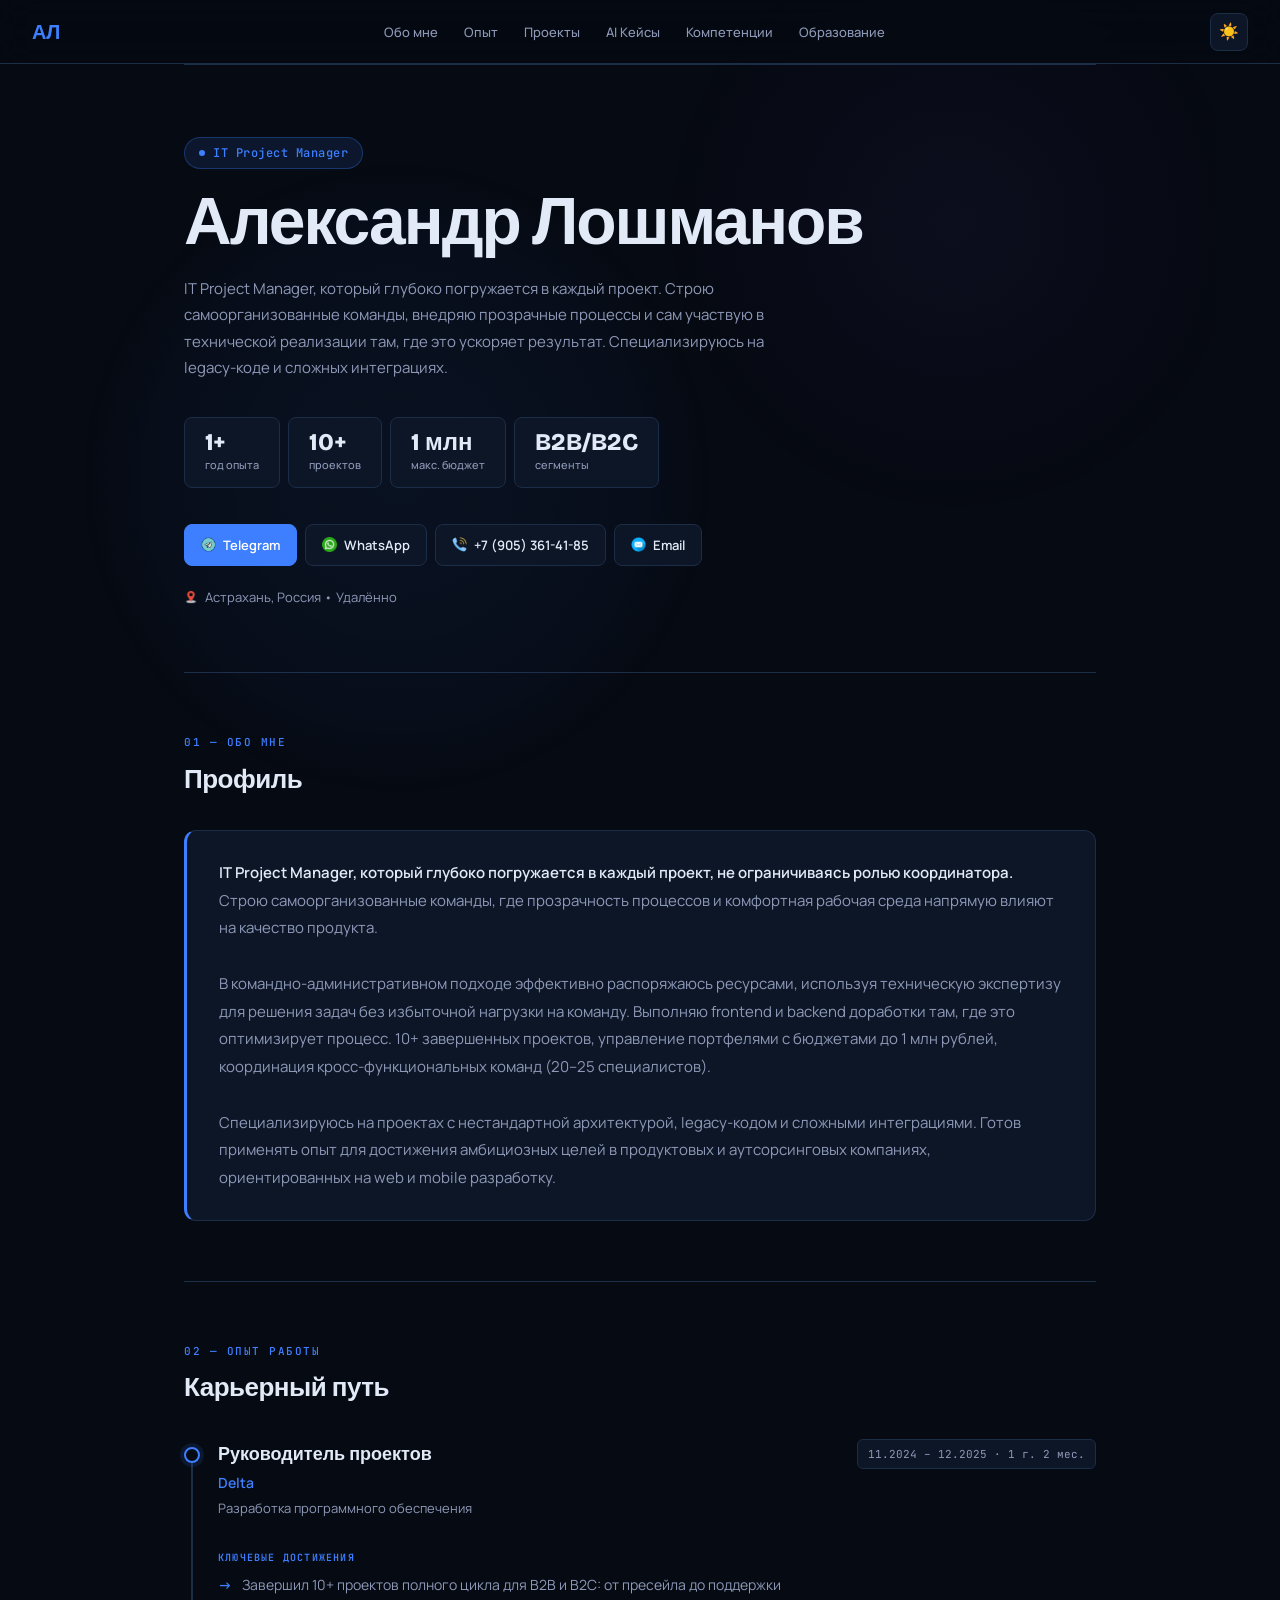
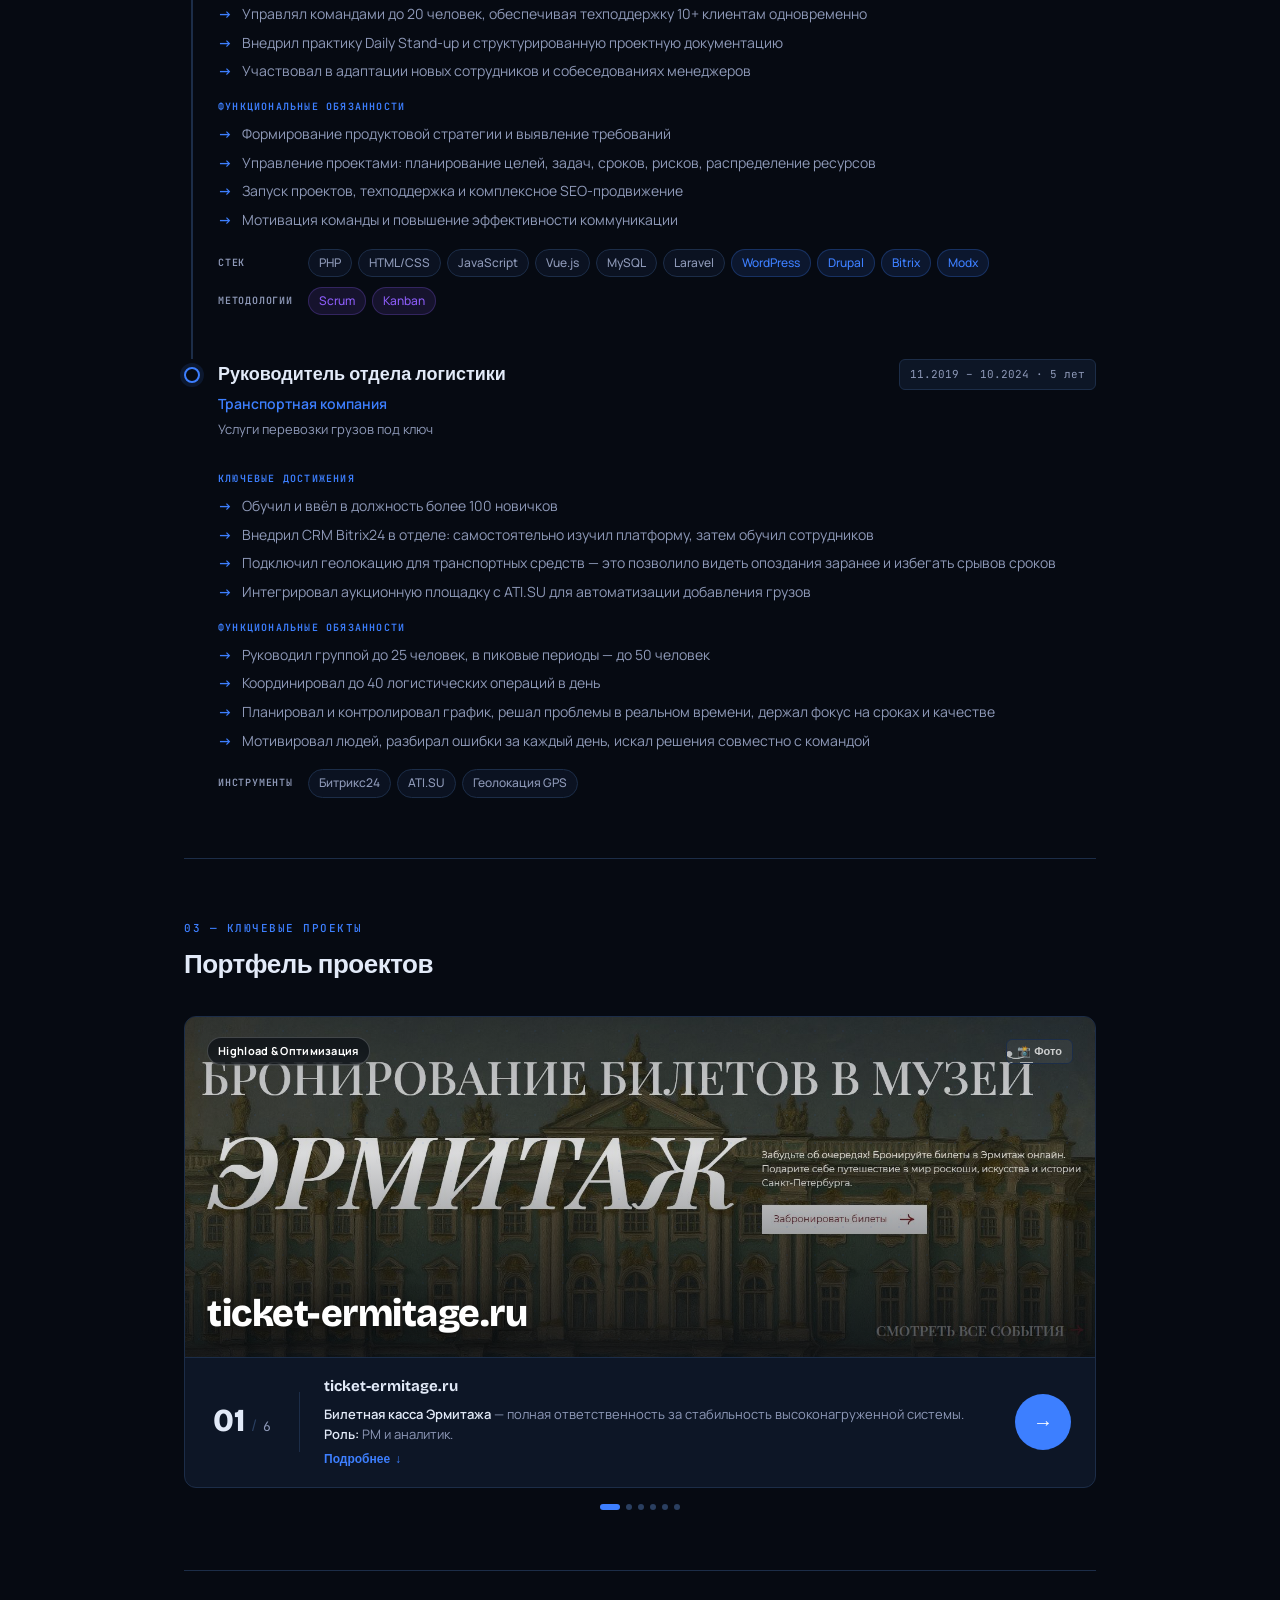
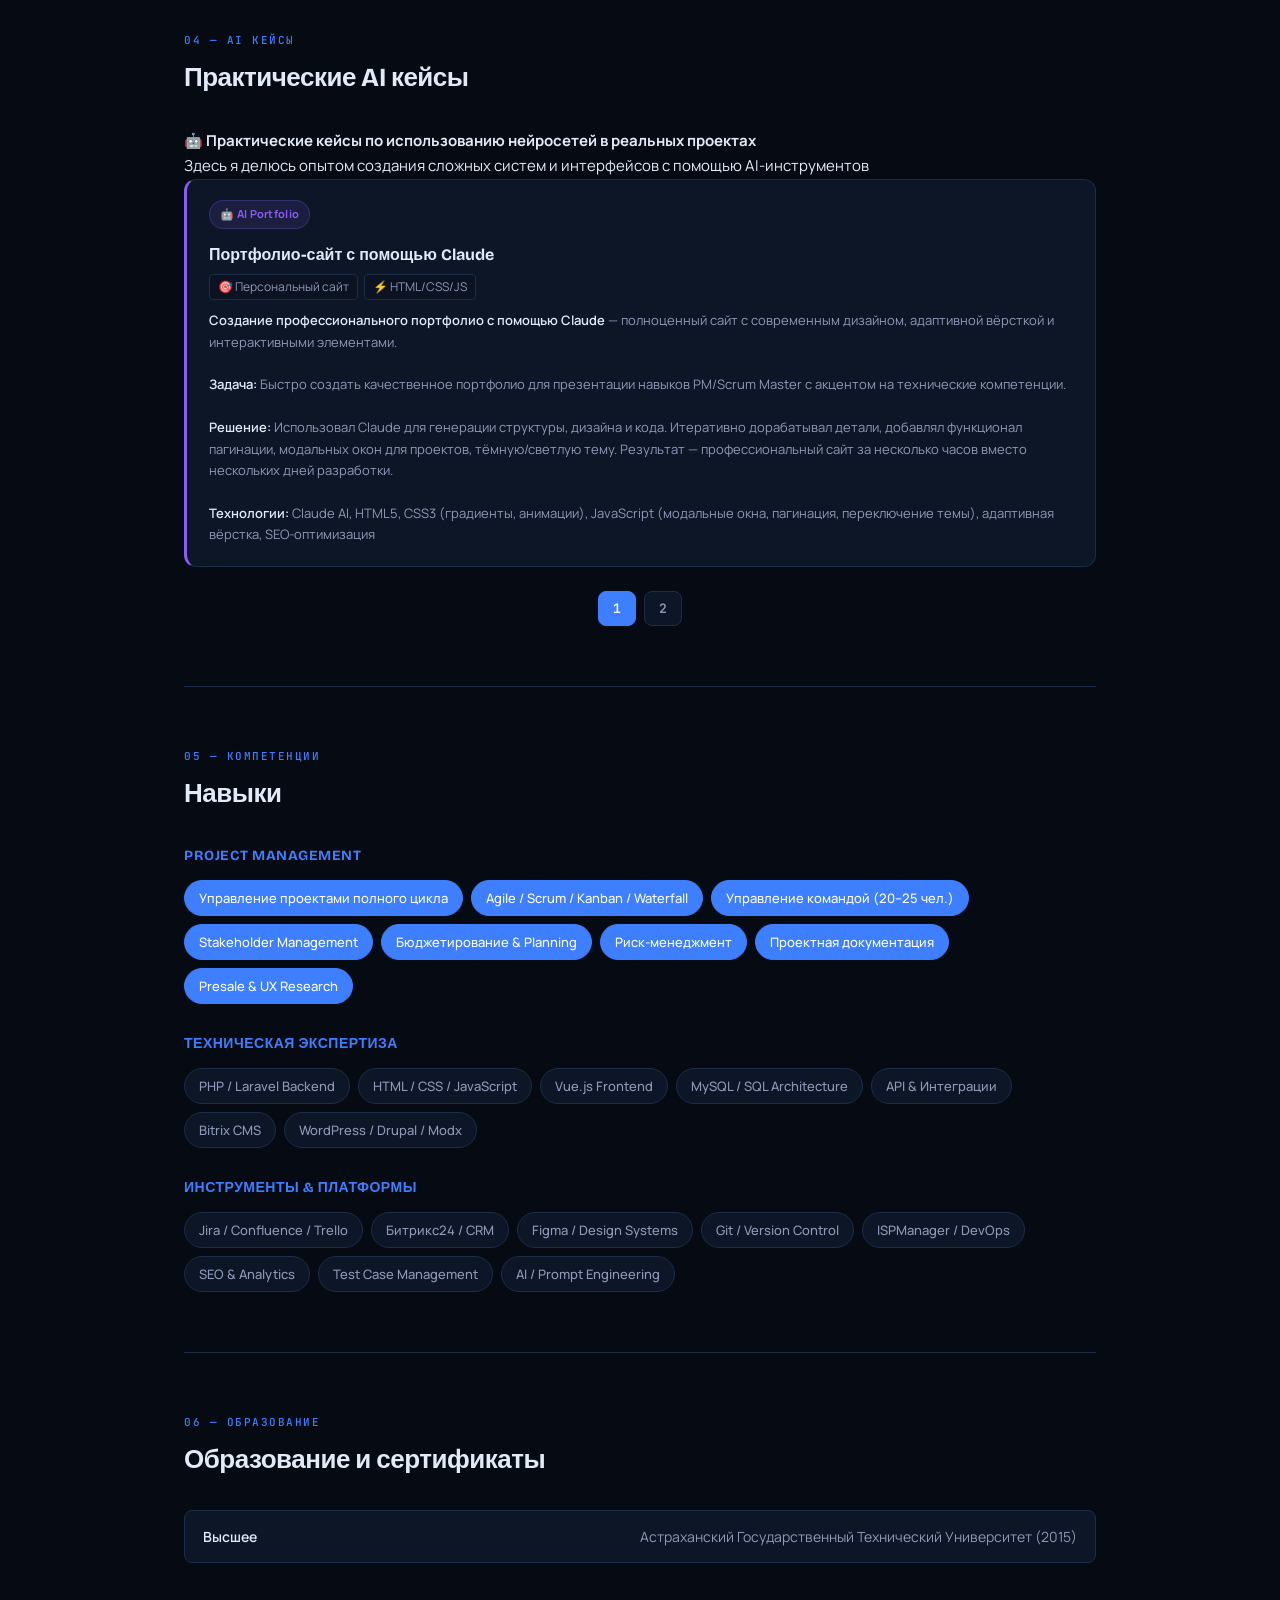
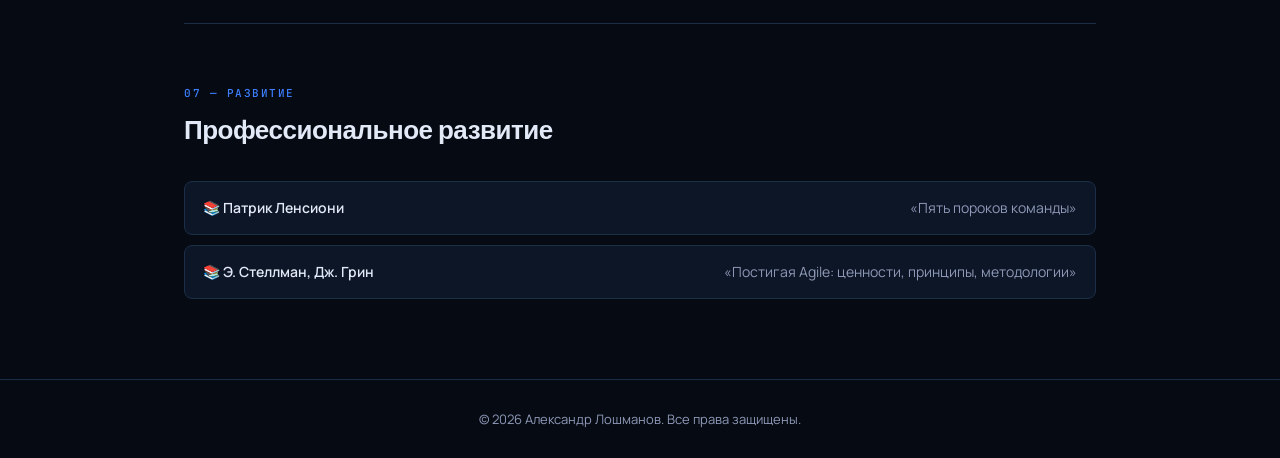
==== commit 5801a973: "Add files via upload" ====
--- a/index.html
+++ b/index.html
@@ -1,553 +1,659 @@
 <!DOCTYPE html>
 <html lang="ru">
 <head>
-    <meta charset="UTF-8">
-    <meta name="viewport" content="width=device-width, initial-scale=1.0">
-
-	<!-- Yandex.Metrika counter -->
-<script type="text/javascript">
+  <meta charset="UTF-8">
+  <meta name="viewport" content="width=device-width, initial-scale=1.0">
+
+  <!-- Yandex.Metrika counter -->
+  <script type="text/javascript">
     (function(m,e,t,r,i,k,a){
-        m[i]=m[i]||function(){(m[i].a=m[i].a||[]).push(arguments)};
-        m[i].l=1*new Date();
-        for (var j = 0; j < document.scripts.length; j++) {if (document.scripts[j].src === r) { return; }}
-        k=e.createElement(t),a=e.getElementsByTagName(t)[0],k.async=1,k.src=r,a.parentNode.insertBefore(k,a)
-    })(window, document,'script','https://mc.yandex.ru/metrika/tag.js?id=105539542', 'ym');
-
-    ym(105539542, 'init', {ssr:true, webvisor:true, clickmap:true, ecommerce:"dataLayer", accurateTrackBounce:true, trackLinks:true});
-</script>
-<noscript><div><img src="https://mc.yandex.ru/watch/105539542" style="position:absolute; left:-9999px;" alt="" /></div></noscript>
-<!-- /Yandex.Metrika counter -->
-
-    <!-- Core SEO Meta Tags -->
-    <title>Лошманов Александр — IT Project Manager | Портфолио</title>
-    <meta name="description" content="Опытный IT Project Manager с 1+ годом опыта в веб-разработке. Управление проектами до 1 млн рублей, координация команд 20-25 человек, специализация на legacy-коде и сложных интеграциях. 10+ завершенных проектов.">
-    <meta name="keywords" content="project manager, IT менеджер, веб-разработка, Bitrix CMS, управление проектами, портфель проектов, Scrum, Kanban, Астрахань, удаленно">
-    <meta name="author" content="Александр Лошманов">
-    <meta name="robots" content="index, follow, max-image-preview:large, max-snippet:-1, max-video-preview:-1">
-    <meta name="language" content="Russian">
-    <meta name="revisit-after" content="7 days">
-    <meta name="theme-color" content="#0d1117">
-
-    <!-- Canonical URL (ВАЖНО: замени на свой домен) -->
-    <link rel="canonical" href="https://assamit11-cell.github.io/">
-
-
-
-  
-
-    <!-- Performance & Security -->
-    <link rel="preconnect" href="https://fonts.googleapis.com">
-    <link rel="preconnect" href="https://fonts.gstatic.com" crossorigin>
-    <meta http-equiv="X-UA-Compatible" content="IE=edge">
-    <meta name="format-detection" content="telephone=no">
-
-	<link rel="icon" type="image/png" href="img/favicon.png">
-    <link rel="apple-touch-icon" href="img/favicon.png">
-	
-    <link rel="stylesheet" href="style/style.css">
-
-
+      m[i]=m[i]||function(){(m[i].a=m[i].a||[]).push(arguments)};
+      m[i].l=1*new Date();
+      for(var j=0;j<document.scripts.length;j++){if(document.scripts[j].src===r){return;}}
+      k=e.createElement(t),a=e.getElementsByTagName(t)[0],k.async=1,k.src=r,a.parentNode.insertBefore(k,a)
+    })(window,document,'script','https://mc.yandex.ru/metrika/tag.js?id=105539542','ym');
+    ym(105539542,'init',{ssr:true,webvisor:true,clickmap:true,ecommerce:"dataLayer",accurateTrackBounce:true,trackLinks:true});
+  </script>
+  <noscript><div><img src="https://mc.yandex.ru/watch/105539542" style="position:absolute;left:-9999px;" alt=""></div></noscript>
+  <!-- /Yandex.Metrika counter -->
+
+  <!-- Core SEO Meta Tags -->
+  <title>Александр Лошманов — IT Project Manager | Портфолио</title>
+  <meta name="description" content="IT Project Manager с 1+ годом опыта в веб-разработке. Управление проектами до 1 млн рублей, координация команд 20-25 человек, специализация на legacy-коде и сложных интеграциях. 10+ завершенных проектов.">
+  <meta name="keywords" content="project manager, IT менеджер, веб-разработка, Bitrix CMS, управление проектами, портфель проектов, Scrum, Kanban, Астрахань, удаленно">
+  <meta name="author" content="Александр Лошманов">
+  <meta name="robots" content="index, follow, max-image-preview:large, max-snippet:-1, max-video-preview:-1">
+  <meta name="language" content="Russian">
+  <meta name="revisit-after" content="7 days">
+  <meta name="theme-color" content="#060a12">
+
+  <link rel="canonical" href="https://assamit11-cell.github.io/">
+
+  <!-- Open Graph -->
+  <meta property="og:type" content="profile">
+  <meta property="og:url" content="https://assamit11-cell.github.io/">
+  <meta property="og:title" content="Александр Лошманов — IT Project Manager | Портфолио">
+  <meta property="og:description" content="IT Project Manager с портфелем 10+ проектов. Управление командами, веб-разработка, Bitrix CMS, сложные интеграции.">
+  <meta property="og:site_name" content="Александр Лошманов - Портфолио">
+  <meta property="profile:first_name" content="Александр">
+  <meta property="profile:last_name" content="Лошманов">
+
+  <!-- Performance -->
+  <link rel="preconnect" href="https://fonts.googleapis.com">
+  <link rel="preconnect" href="https://fonts.gstatic.com" crossorigin>
+  <meta http-equiv="X-UA-Compatible" content="IE=edge">
+  <meta name="format-detection" content="telephone=no">
+
+  <!-- Fonts -->
+  <link href="https://fonts.googleapis.com/css2?family=Bricolage+Grotesque:opsz,wght@12..96,400;12..96,600;12..96,700;12..96,800&family=Manrope:wght@400;500;600&family=JetBrains+Mono:wght@400;500&display=swap" rel="stylesheet">
+
+  <link rel="icon" type="image/png" href="img/favicon.png">
+  <link rel="apple-touch-icon" href="img/favicon.png">
+  <link rel="stylesheet" href="style/style.css">
 </head>
 <body>
-    <button id="backToTop" title="Наверх">↑</button>
-     <div id="lightbox" class="lightbox" style="display:none;">
+
+  <!-- Back to Top -->
+  <button id="backToTop" title="Наверх">↑</button>
+
+  <!-- Lightbox -->
+  <div id="lightbox" class="lightbox">
     <span class="lightbox-close">&times;</span>
     <button class="lightbox-prev">&#10094;</button>
     <button class="lightbox-next">&#10095;</button>
-    <img class="lightbox-content" id="lightbox-img">
-</div>
+    <img class="lightbox-content" id="lightbox-img" alt="Фото проекта">
+  </div>
+
+  <!-- ── Top Navigation ─────────────────────────────── -->
+  <nav class="topnav">
+    <span class="nav-brand">АЛ</span>
+    <ul class="nav-links">
+      <li><a href="#about-section"     class="nav-link" data-section="about-section">Обо мне</a></li>
+      <li><a href="#experience-section" class="nav-link" data-section="experience-section">Опыт</a></li>
+      <li><a href="#projects-section"  class="nav-link" data-section="projects-section">Проекты</a></li>
+      <li><a href="#blog-section"      class="nav-link" data-section="blog-section">AI Кейсы</a></li>
+      <li><a href="#skills-section"    class="nav-link" data-section="skills-section">Компетенции</a></li>
+      <li><a href="#education-section" class="nav-link" data-section="education-section">Образование</a></li>
+    </ul>
+    <div class="nav-right">
+      <button class="theme-toggle" id="themeToggle" title="Переключить тему">🌙</button>
+      <button class="hamburger" id="hamburger" aria-label="Меню">
+        <span></span><span></span><span></span>
+      </button>
+    </div>
+  </nav>
+
+  <!-- Mobile Nav -->
+  <div class="mobile-nav" id="mobileNav">
+    <a href="#about-section"      class="nav-link" data-section="about-section">Обо мне</a>
+    <a href="#experience-section" class="nav-link" data-section="experience-section">Опыт работы</a>
+    <a href="#projects-section"   class="nav-link" data-section="projects-section">Ключевые проекты</a>
+    <a href="#blog-section"       class="nav-link" data-section="blog-section">AI Кейсы</a>
+    <a href="#skills-section"     class="nav-link" data-section="skills-section">Компетенции</a>
+    <a href="#education-section"  class="nav-link" data-section="education-section">Образование</a>
+  </div>
+
+  <main>
     <div class="container">
-        <!-- Header -->
-        <header>
-            <div class="header-content">
-                <h1>Александр Лошманов</h1>
-                <p>Project Manager • 1+ лет опыта • 10+ проектов</p>
-            </div>
-            <button class="theme-toggle" id="themeToggle" title="Переключить тему">
-                🌙
-            </button>
-        </header>
-
-        <!-- Contacts -->
-        <div class="contact">
-            <div class="contact-item">
-                <span class="contact-icon">
-                    <img src="img/phone.png" alt="Телефон" width="24" height="24" style="vertical-align: middle;">
-                </span>
-                <a href="tel:+79053614185">+7 (905) 361-41-85</a>
-            </div>
-            <div class="contact-item">
-                <span class="contact-icon">
-                    <img src="img/pochta.png" alt="Телефон" width="24" height="24" style="vertical-align: middle;">
-                </span>
-                <a href="mailto:loshmanow.a@yandex.ru">loshmanow.a@yandex.ru</a>
-            </div>
-            <div class="contact-item">
-                <span class="contact-icon">
-                    <img src="img/telegram.png" alt="Телефон" width="24" height="24" style="vertical-align: middle;">
-                </span>
-                <a href="https://t.me/al_loshmanov" target="_blank">Telegram</a>
-            </div>
-            <div class="contact-item">
-                <span class="contact-icon">
-                    <img src="img/whatsapp.png" alt="Телефон" width="24" height="24" style="vertical-align: middle;">
-                </span>
-                <a href="https://wa.me/79053614185" target="_blank">WhatsApp</a>
-            </div>
-            <div class="contact-item">
-                <span class="contact-icon">
-                    <img src="img/loc.png" alt="Телефон" width="24" height="24" style="vertical-align: middle;">
-                </span>
-                <span>Астрахань, Россия • Удаленно</span>
-            </div>
-        </div>
-
-        <!-- About -->
-        <section id="about-section">
-            <h2>Обо мне</h2>
-            <div class="about-text">
-                <strong>Опытный IT Project Manager, который глубоко погружается в каждый проект, не ограничиваясь ролью координатора.</strong> Строю самоорганизованные команды, где прозрачность процессов и комфортная рабочая среда напрямую влияют на качество продукта.<br><br>
-                В командно-административном подходе эффективно распоряжаюсь ресурсами, используя техническую экспертизу для решения задач без избыточной нагрузки на команду. Выполняю frontend и backend доработки там, где это оптимизирует процесс. 10+ завершенных проектов, управление портфелями с бюджетами до 1 млн рублей, координация кросс-функциональных команд (20-25 специалистов).<br><br>
-                Специализируюсь на проектах с нестандартной архитектурой, legacy-кодом и сложными интеграциями. Готов применять опыт для достижения амбициозных целей в продуктовых и аутсорсинговых компаниях, ориентированных на web и mobile разработку.
-            </div>
-        </section>
-
-        <!-- Experience -->
-        <section id="experience-section">
-            <h2>Опыт работы</h2>
-
-            <div class="experience-item">
-                <div class="job-header">
-                    <div>
-                        <div class="job-title">Руководитель проектов</div>
-                        <div class="job-company">Delta</div>
-                        <div class="job-description">Разработка программного обеспечения</div>
-                    </div>
-                    <div class="job-period">11.2024 – 12.2025<br>1 год 2 месяца</div>
+
+      <!-- ── Hero ──────────────────────────────────────── -->
+      <section class="hero">
+        <div class="hero-bg" id="heroBg"></div>
+        <div class="hero-label">IT Project Manager</div>
+        <h1>Александр Лошманов</h1>
+        <p class="hero-subtitle">
+          IT Project Manager, который глубоко погружается в каждый проект. Строю самоорганизованные команды, внедряю прозрачные процессы и сам участвую в технической реализации там, где это ускоряет результат. Специализируюсь на legacy-коде и сложных интеграциях.
+        </p>
+        <div class="hero-stats">
+          <div class="stat-item">
+            <div class="stat-num">1+</div>
+            <div class="stat-label">год опыта</div>
+          </div>
+          <div class="stat-item">
+            <div class="stat-num">10+</div>
+            <div class="stat-label">проектов</div>
+          </div>
+          <div class="stat-item">
+            <div class="stat-num">1 млн</div>
+            <div class="stat-label">макс. бюджет</div>
+          </div>
+          <div class="stat-item">
+            <div class="stat-num">B2B/B2C</div>
+            <div class="stat-label">сегменты</div>
+          </div>
+        </div>
+        <div class="hero-contacts">
+          <a href="https://t.me/al_loshmanov" target="_blank" class="contact-btn primary">
+            <img src="img/telegram.png" width="15" height="15" alt=""> Telegram
+          </a>
+          <a href="https://wa.me/79053614185" target="_blank" class="contact-btn secondary">
+            <img src="img/whatsapp.png" width="15" height="15" alt=""> WhatsApp
+          </a>
+          <a href="tel:+79053614185" class="contact-btn secondary">
+            <img src="img/phone.png" width="15" height="15" alt=""> +7 (905) 361-41-85
+          </a>
+          <a href="mailto:loshmanow.a@yandex.ru" class="contact-btn secondary">
+            <img src="img/pochta.png" width="15" height="15" alt=""> Email
+          </a>
+        </div>
+        <div class="hero-location">
+          <img src="img/loc.png" width="14" height="14" alt=""> Астрахань, Россия • Удалённо
+        </div>
+      </section>
+
+      <!-- ── About ──────────────────────────────────────── -->
+      <section id="about-section">
+        <div class="section-label">01 — Обо мне</div>
+        <h2>Профиль</h2>
+        <div class="about-text reveal">
+          <strong>IT Project Manager, который глубоко погружается в каждый проект, не ограничиваясь ролью координатора.</strong> Строю самоорганизованные команды, где прозрачность процессов и комфортная рабочая среда напрямую влияют на качество продукта.<br><br>
+          В командно-административном подходе эффективно распоряжаюсь ресурсами, используя техническую экспертизу для решения задач без избыточной нагрузки на команду. Выполняю frontend и backend доработки там, где это оптимизирует процесс. 10+ завершенных проектов, управление портфелями с бюджетами до 1 млн рублей, координация кросс-функциональных команд (20–25 специалистов).<br><br>
+          Специализируюсь на проектах с нестандартной архитектурой, legacy-кодом и сложными интеграциями. Готов применять опыт для достижения амбициозных целей в продуктовых и аутсорсинговых компаниях, ориентированных на web и mobile разработку.
+        </div>
+      </section>
+
+      <!-- ── Experience ─────────────────────────────────── -->
+      <section id="experience-section">
+        <div class="section-label">02 — Опыт работы</div>
+        <h2>Карьерный путь</h2>
+        <div class="timeline">
+
+          <div class="timeline-item reveal">
+            <div class="exp-header">
+              <div>
+                <div class="exp-title">Руководитель проектов</div>
+                <div class="exp-company">Delta</div>
+                <div class="exp-industry">Разработка программного обеспечения</div>
+              </div>
+              <div class="exp-period">11.2024 – 12.2025 · 1 г. 2 мес.</div>
+            </div>
+            <div class="exp-block-title">Ключевые достижения</div>
+            <ul class="achievements">
+              <li>Завершил 10+ проектов полного цикла для B2B и B2C: от пресейла до поддержки</li>
+              <li>Управлял командами до 20 человек, обеспечивая техподдержку 10+ клиентам одновременно</li>
+              <li>Внедрил практику Daily Stand-up и структурированную проектную документацию</li>
+              <li>Участвовал в адаптации новых сотрудников и собеседованиях менеджеров</li>
+            </ul>
+            <div class="exp-block-title">Функциональные обязанности</div>
+            <ul class="achievements">
+              <li>Формирование продуктовой стратегии и выявление требований</li>
+              <li>Управление проектами: планирование целей, задач, сроков, рисков, распределение ресурсов</li>
+              <li>Запуск проектов, техподдержка и комплексное SEO-продвижение</li>
+              <li>Мотивация команды и повышение эффективности коммуникации</li>
+            </ul>
+            <div class="exp-tags-group">
+              <div class="exp-tags-row">
+                <span class="exp-tag-label">Стек</span>
+                <div class="exp-tags">
+                  <span class="exp-tag">PHP</span><span class="exp-tag">HTML/CSS</span><span class="exp-tag">JavaScript</span><span class="exp-tag">Vue.js</span><span class="exp-tag">MySQL</span><span class="exp-tag">Laravel</span><span class="exp-tag exp-tag--cms">WordPress</span><span class="exp-tag exp-tag--cms">Drupal</span><span class="exp-tag exp-tag--cms">Bitrix</span><span class="exp-tag exp-tag--cms">Modx</span>
                 </div>
-                <h4 style="color: var(--accent); margin-top: 15px; margin-bottom: 10px; font-size: 14px; font-weight: 600; text-transform: uppercase; letter-spacing: 0.5px;">Ключевые достижения</h4>
-                <ul class="achievements">
-                    <li>Завершил 10+ проектов полного цикла для B2B и B2C: от пресейла до поддержки</li>
-                    <li>Управлял командами до 20 человек, обеспечивая техподдержку 10+ клиентам одновременно</li>
-                    <li>Внедрил практику Daily Stand-up и структурированную проектную документацию</li>
-                    <li>Участвовал в адаптации новых сотрудников и собеседованиях менеджеров</li>
-                </ul>
-                <h4 style="color: var(--accent); margin-top: 15px; margin-bottom: 10px; font-size: 14px; font-weight: 600; text-transform: uppercase; letter-spacing: 0.5px;">Функциональные обязанности</h4>
-                <ul class="achievements">
-                    <li>Формирование продуктовой стратегии и выявление требований</li>
-                    <li>Управление проектами: планирование целей, задач, сроков, рисков, распределение ресурсов</li>
-                    <li>Запуск проектов, техподдержка и комплексное SEO-продвижение</li>
-                    <li>Мотивация команды и повышение эффективности коммуникации</li>
-                </ul>
-            </div>
-
-            <div class="experience-item">
-                <div class="job-header">
-                    <div>
-                        <div class="job-title">Руководитель отдела логистики</div>
-                        <div class="job-company">Транспортная компания</div>
-                        <div class="job-description">Услуги перевозки грузов под ключ</div>
-                    </div>
-                    <div class="job-period">11.2019 – 10.2024<br>5 лет</div>
+              </div>
+              <div class="exp-tags-row">
+                <span class="exp-tag-label">Методологии</span>
+                <div class="exp-tags">
+                  <span class="exp-tag exp-tag--method">Scrum</span><span class="exp-tag exp-tag--method">Kanban</span>
                 </div>
-                <h4 style="color: var(--accent); margin-top: 15px; margin-bottom: 10px; font-size: 14px; font-weight: 600; text-transform: uppercase; letter-spacing: 0.5px;">Ключевые достижения</h4>
-                <ul class="achievements">
-                    <li>Обучил и ввел в должность более 100 новичков</li>
-                    <li>Внедрил CRM Bitrix24 в отделе, самостоятельно изучал, затем обучил сотрудников</li>
-                    <li>Подключил геолокацию для машин и это позволило видеть опоздания заранее и избегать срывов сроков</li>
-                    <li>Интегрировал аукционную площадку с ATI.SU для автоматизации добавления грузов</li>
-                </ul>
-                <h4 style="color: var(--accent); margin-top: 15px; margin-bottom: 10px; font-size: 14px; font-weight: 600; text-transform: uppercase; letter-spacing: 0.5px;">Функциональные обязанности</h4>
-                <ul class="achievements">
-                    <li>Руководил группой до 25 человек, в пиковые периоды брал под контроль 50 человек</li>
-                    <li>Координировал до 40 логистических операций в день</li>
-                    <li>Планировал и контролировал график, решал проблемы в реальном времени, держал фокус на сроках и качестве</li>
-                    <li>Мотивировал людей, разбирал ошибки за каждый день, искал решения вместе с командой</li>
-                </ul>
-            </div>
-        </section>
-
-        <!-- Navigation Sidebar -->
-        <nav style="position: fixed; left: 20px; top: 120px; width: 180px; background: var(--bg-secondary); border: 1px solid var(--border); border-radius: 8px; padding: 15px; z-index: 100; max-height: 60vh; overflow-y: auto;" id="navSidebar">
-            <div style="font-size: 12px; font-weight: 600; color: var(--accent); margin-bottom: 15px; text-transform: uppercase;">Навигация</div>
-            <ul style="list-style: none; margin: 0; padding: 0;">
-                <li style="margin-bottom: 10px;"><a href="#about-section" class="nav-link" data-section="about-section" style="color: var(--text-secondary); text-decoration: none; font-size: 13px;">Обо мне</a></li>
-                <li style="margin-bottom: 10px;"><a href="#experience-section" class="nav-link" data-section="experience-section" style="color: var(--text-secondary); text-decoration: none; font-size: 13px;">Опыт работы</a></li>
-                <li style="margin-bottom: 10px;"><a href="#projects-section" class="nav-link" data-section="projects-section" style="color: var(--text-secondary); text-decoration: none; font-size: 13px;">Ключевые проекты</a></li>
-                <li style="margin-bottom: 10px;"><a href="#blog-section" class="nav-link" data-section="blog-section" style="color: var(--text-secondary); text-decoration: none; font-size: 13px;">AI Кейсы</a></li>
-                <li style="margin-bottom: 10px;"><a href="#skills-section" class="nav-link" data-section="skills-section" style="color: var(--text-secondary); text-decoration: none; font-size: 13px;">Компетенции</a></li>
-             
-                <li style="margin-bottom: 10px;"><a href="#education-section" class="nav-link" data-section="education-section" style="color: var(--text-secondary); text-decoration: none; font-size: 13px; vertical-align: middle;">Образование</a></li>
-                <li style="margin-bottom: 10px; padding-top: 10px; border-top: 1px solid var(--border);"><a href="tel:+79053614185" style="color: var(--accent); text-decoration: none; font-size: 12px; vertical-align: middle;"><img src="img/phone.png" style="vertical-align: middle;" alt="Телефон" width="16" height="16"> +7 (905) 361-41-85</a></li>
-                <li style="margin-bottom: 10px;"><a href="mailto:loshmanow.a@yandex.ru" style="color: var(--accent); text-decoration: none; font-size: 12px; vertical-align: middle;"><img src="img/pochta.png" style="vertical-align: middle;" alt="Телефон" width="16" height="16" > Email</a></li>
-                <li style="margin-bottom: 10px;"><a href="https://t.me/al_loshmanov" target="_blank" style="color: var(--accent); text-decoration: none; font-size: 12px; vertical-align: middle;"><img src="img/telegram.png" style="vertical-align: middle;" alt="Телефон" width="16" height="16"> Telegram</a></li>
-                <li style="margin-bottom: 0;"><a href="https://wa.me/79053614185" target="_blank" style="color: var(--accent); text-decoration: none; font-size: 12px; vertical-align: middle;"><img src="img/whatsapp.png" style="vertical-align: middle;" alt="Телефон" width="16" height="16"> WhatsApp</a></li>
+              </div>
+            </div>
+          </div>
+
+          <div class="timeline-item reveal">
+            <div class="exp-header">
+              <div>
+                <div class="exp-title">Руководитель отдела логистики</div>
+                <div class="exp-company">Транспортная компания</div>
+                <div class="exp-industry">Услуги перевозки грузов под ключ</div>
+              </div>
+              <div class="exp-period">11.2019 – 10.2024 · 5 лет</div>
+            </div>
+            <div class="exp-block-title">Ключевые достижения</div>
+            <ul class="achievements">
+              <li>Обучил и ввёл в должность более 100 новичков</li>
+              <li>Внедрил CRM Bitrix24 в отделе: самостоятельно изучил платформу, затем обучил сотрудников</li>
+              <li>Подключил геолокацию для транспортных средств — это позволило видеть опоздания заранее и избегать срывов сроков</li>
+              <li>Интегрировал аукционную площадку с ATI.SU для автоматизации добавления грузов</li>
             </ul>
-        </nav>
-
-        <!-- Key Projects -->
-        <section id="projects-section">
-            <h2>Ключевые проекты</h2>
-            <div class="projects-grid" id="projectsGrid">
-                
-                
-
-                <div class="project-card featured">
-                    <div style="display: flex; justify-content: space-between; align-items: flex-start; gap: 10px;">
-                        <div class="project-badge">Highload & Оптимизация</div>
-                        
-                    </div>
-                    <div class="project-name">ticket-ermitage.ru</div>
-                    <div class="project-meta">
-                        <span>💰 до 300 тыс. руб.</span>
-                        <span>⏱️ 2–3 месяца</span>
-                    </div>
-                    <div class="project-desc">
-                        <strong>Билетная касса Эрмитажа</strong> — полная ответственность за стабильность высоконагруженной системы. <strong>Роль:</strong> PM и аналитик. Организовал работу команды над редизайном и SEO-оптимизацией. Лично инициировал разработку и внедрение ключевых модулей: контроль заказов, подключение платежного шлюза по API, оптимизацию хранения данных. <br><br>
-                        <strong>Проблема:</strong> Высокая нагрузка на базу данных из-за неэффективной архитектуры хранения заказов. <strong>Решение:</strong> Предложил скоординировать анализ, внедрить оптимизацию и ограничения на выборки, разработать корректные SQL-запросы. Это снизило нагрузку на сервер и обеспечило стабильную работу при пиковых потоках.<br><br>
-                        <strong>Результат:</strong> Запуск высоконагруженной системы без простоев. Конверсия выросла в 2 раза после внедрения корректного трекинга целей.
-                    </div>
+            <div class="exp-block-title">Функциональные обязанности</div>
+            <ul class="achievements">
+              <li>Руководил группой до 25 человек, в пиковые периоды — до 50 человек</li>
+              <li>Координировал до 40 логистических операций в день</li>
+              <li>Планировал и контролировал график, решал проблемы в реальном времени, держал фокус на сроках и качестве</li>
+              <li>Мотивировал людей, разбирал ошибки за каждый день, искал решения совместно с командой</li>
+            </ul>
+            <div class="exp-tags-group">
+              <div class="exp-tags-row">
+                <span class="exp-tag-label">Инструменты</span>
+                <div class="exp-tags">
+                  <span class="exp-tag">Битрикс24</span><span class="exp-tag">ATI.SU</span><span class="exp-tag">Геолокация GPS</span>
                 </div>
-
-                <!-- Modal for ticket-ermitage -->
-                <div id="ticket-modal" class="project-modal" style="display:none;">
-                    <div class="modal-content">
-                        <span class="modal-close" onclick="closeProjectModal('ticket-modal')">&times;</span>
-                        <h3>Ticket-Ermitage — Фотографии проекта</h3>
-                        <div class="modal-photos">
-                           <img src="/img/ticket_1.jpg" alt="Фото 1" class="project-img-modal">
-                              <img src="/img/ticket_2.jpg" alt="Фото 2" class="project-img-modal">
-                        </div>
-                    </div>
-                </div>
-
-               
-
-                <div class="project-card">
-                    <div style="display: flex; justify-content: space-between; align-items: flex-start; gap: 10px;">
-                        <div></div>
-                        
-                    </div>
-                    <div class="project-name">monolit-ug.ru</div>
-                    <div class="project-meta">
-                        <span>💰 до 350 тыс. руб.</span>
-                        <span>🏢 B2B</span>
-                    </div>
-                    <div class="project-desc">
-                        Корпоративный сайт для крупного производителя ЖБИ на базе Аспро. <strong>Роль:</strong> PM полного цикла. Сбор требований, техническое проектирование, управление командой, координация с клиентом. Доработки под специфику бизнеса: каталог с фильтрацией по техническим параметрам, интеграция прайс-листов, оптимизация под В2В процессы. Постпроектная поддержка и масштабирование.<br><br>
-                        <strong>Результат:</strong> Запущенный сайт с полной функциональностью каталога, интегрирован в CRM клиента, клиент готов к масштабированию и поддержке.
-                    </div>
-                </div>
-
-                <!-- Modal for monolit-ug -->
-                <div id="monolit-modal" class="project-modal" style="display:none;">
-                    <div class="modal-content">
-                        <span class="modal-close" onclick="closeProjectModal('monolit-modal')">&times;</span>
-                        <h3>Monolit-UG — Фотографии проекта</h3>
-                        <div class="modal-photos">
-                             <img src="/img/monolit_1.jpg" alt="Фото 1" class="project-img-modal">
-                              <img src="/img/monolit_2.jpg" alt="Фото 2" class="project-img-modal">
-                        </div>
-                    </div>
-                </div>
-
-                
-
-                <div class="project-card">
-                    <div style="display: flex; justify-content: space-between; align-items: flex-start; gap: 10px;">
-                        <div></div>
-                       
-                    </div>
-                    <div class="project-name">labtronica.ru</div>
-                    <div class="project-meta">
-                        <span>💰 до 300 тыс. руб.</span>
-                        <span>⚡ Рекордные сроки</span>
-                    </div>
-                    <div class="project-desc">
-                        <strong>Каталог медицинского оборудования</strong> — специализированная платформа для подбора и покупки медицинского оборудования. <strong>Роль:</strong> PM и tech lead. Управление в условиях жестких сроков и ограниченного бюджета. Активно помогал команде реактивными фронтенд/бэкенд-доработками для разгрузки узких мест. Оптимизировал процесс разработки, убрал ненужные этапы, ускорил итерации.<br><br>
-                        <strong>Результат:</strong> Проект сдан на 20% быстрее плана без потери качества. Команда получила опыт работы в спринтах с жесткими дедлайнами, клиент вовремя запустил продакт.
-                    </div>
-                </div>
-
-                <!-- Modal for labtronica -->
-                <div id="labtronica-modal" class="project-modal" style="display:none;">
-                    <div class="modal-content">
-                        <span class="modal-close" onclick="closeProjectModal('labtronica-modal')">&times;</span>
-                        <h3>Labtronica — Фотографии проекта</h3>
-                        <div class="modal-photos">
-                             <img src="/img/labtr_1.jpg" alt="Фото 1" class="project-img-modal">
-                              <img src="/img/labtr_2.jpg" alt="Фото 2" class="project-img-modal">
-                        </div>
-                    </div>
-                </div>
-
-                <div class="project-card">
-                    <div style="display: flex; justify-content: space-between; align-items: flex-start; gap: 10px;">
-                        <div></div>
-                        
-                    </div>
-                    <div class="project-name">ростинвест36.рф</div>
-                    <div class="project-meta">
-                        <span>💰 до 500 тыс. руб.</span>
-                        <span>🤝 Сложный клиент</span>
-                    </div>
-                    <div class="project-desc">
-                        <strong>Поставщик средств индивидуальной защиты (СИЗ)</strong> — сайт с каталогом костюмов рабочих, специализированной формы для производства, рабочей обуви и средств защиты. <strong>Роль:</strong> PM и stakeholder manager. Работа с требовательным клиентом с нестандартными пожеланиями по структуре каталога. Сам договаривался с поставщиками данных, проработал все детали размещения и актуализации информации. Фасилитировал сложные согласования и уточнения требований.<br><br>
-                        <strong>Результат:</strong> Клиент получил точно под его задачи систему, готовую к генерации лидов. Долгосрочное партнерство с возможностью расширения функционала.
-                    </div>
-                </div>
-
-                <!-- Modal for ростинвест -->
-                <div id="rostinvest-modal" class="project-modal" style="display:none;">
-                    <div class="modal-content">
-                        <span class="modal-close" onclick="closeProjectModal('rostinvest-modal')">&times;</span>
-                        <h3>Ростинвест36 — Фотографии проекта</h3>
-                        <div class="modal-photos">
-                             <img src="/img/rostinv_1.jpg" alt="Фото 1" class="project-img-modal">
-                              <img src="/img/rostinv_2.jpg" alt="Фото 2" class="project-img-modal">
-                        </div>
-                    </div>
-                </div>
-
-               
-
-                <div class="project-card">
-                    <div style="display: flex; justify-content: space-between; align-items: flex-start; gap: 10px;">
-                        <div></div>
-                        
-                    </div>
-                    <div class="project-name">laiska.ru</div>
-                    <div class="project-meta">
-                        <span>💰 до 300 тыс. руб.</span>
-                        <span>🔄 Меняющиеся требования</span>
-                    </div>
-                    <div class="project-desc">
-                        <strong>LAISKA — одноразовые электронные устройства</strong> (официальный представитель ELUX и ALTISC в России). Платформа для продажи одноразовых устройств электроники, жидкостей и под-систем. <strong>Роль:</strong> PM и Scrum Master. Управление проектом в условиях постоянно меняющихся требований — клиент уточнял задачи по ходу разработки. Внедрил гибкую систему управления scope: еженедельные уточнения, контроль бюджета, приоритизация фич. Работал с Kanban для быстрого реагирования на изменения.<br><br>
-                        <strong>Результат:</strong> Проект успешно вышел на релиз несмотря на высокую волатильность требований. Команда адаптировалась к стилю клиента, клиент получил систему, готовую к итеративному улучшению.
-                    </div>
-                </div>
-
-                <!-- Modal for laiska -->
-                <div id="laiska-modal" class="project-modal" style="display:none;">
-                    <div class="modal-content">
-                        <span class="modal-close" onclick="closeProjectModal('laiska-modal')">&times;</span>
-                        <h3>Laiska — Фотографии проекта</h3>
-                        <div class="modal-photos">
-                             <img src="/img/lai_1.jpg" alt="Фото 1" class="project-img-modal">
-                              <img src="/img/lai_2.jpg" alt="Фото 2" class="project-img-modal">
-                        </div>
-                    </div>
-                </div>
-
-                <div class="project-card">
-                    <div style="display: flex; justify-content: space-between; align-items: flex-start; gap: 10px;">
-                        <div></div>
-                        
-                    </div>
-                    <div class="project-name">Русское Радио Краснодар</div>
-                    <div class="project-meta">
-                        <span>💰 до 100 тыс. руб.</span>
-                        <span>📻 Дизайн & Стратегия</span>
-                    </div>
-                    <div class="project-desc">
-                        Медиа-платформа. <strong>Роль:</strong> PM на этапе дизайна. Проведение конкурентного анализа (изучена архитектура 15+ радиостанций), формирование информационной архитектуры, согласование с клиентом. Фасилитация работы дизайнера: техническое уточнение задач, контроль качества макетов, согласование с брендом. Подготовка всех материалов к разработке.<br><br>
-                        <strong>Результат:</strong> Качественно спроектированный сайт, утвержденная архитектура и дизайн, передано в разработку без переделок. Клиент готов к следующему этапу.
-                    </div>
-                </div>
-
-                <!-- Modal for Русское Радио -->
-                <div id="radio-modal" class="project-modal" style="display:none;">
-                    <div class="modal-content">
-                        <span class="modal-close" onclick="closeProjectModal('radio-modal')">&times;</span>
-                        <h3>Русское Радио Краснодар — Фотографии проекта</h3>
-                        <div class="modal-photos">
-                             <img src="/img/rus_1.jpg" alt="Фото 1" class="project-img-modal">
-                              <img src="/img/rus_2.jpg" alt="Фото 2" class="project-img-modal">
-                        </div>
-                    </div>
-                </div>
-            </div>
-
-            <!-- Pagination -->
-            <div style="display: flex; justify-content: center; gap: 10px; margin-top: 30px; align-items: center;" id="pagination">
-                <!-- Generated by JS -->
-            </div>
-        </section>
-
-
-        <!-- Blog/Cases Section -->
-        <section id="blog-section">
-            <h2>AI Кейсы</h2>
-            <div style="background: linear-gradient(135deg, rgba(88, 166, 255, 0.08) 0%, rgba(138, 43, 226, 0.08) 100%); border-left: 3px solid #8A2BE2; padding: 20px; border-radius: 8px; margin-bottom: 25px;">
-                <p style="color: var(--text-secondary); font-size: 14px; line-height: 1.6; margin: 0;">
-                    🤖 <strong style="color: var(--text-primary);">Практические кейсы по использованию нейросетей в реальных проектах</strong><br>
-                    Здесь я делюсь опытом создания сложных систем и интерфейсов с помощью AI-инструментов
-                </p>
-            </div>
-
-            <div class="projects-grid" id="blogGrid">
-                <!-- Кейс 1: Портфолио-сайт -->
-                <div class="project-card" style="border-left: 3px solid #8A2BE2;">
-                    <div style="display: flex; justify-content: space-between; align-items: flex-start; gap: 10px;">
-                        <div class="project-badge" style="background: linear-gradient(135deg, #667eea 0%, #764ba2 100%);">🤖 AI Portfolio</div>
-                       
-                    </div>
-                    
-                    <div class="project-meta">
-                        <span>🎯 Персональный сайт</span>
-                        <span>⚡ HTML/CSS/JS</span>
-                    </div>
-                    <div class="project-desc">
-                        <strong>Создание профессионального портфолио с помощью Claude</strong> — полноценный сайт с современным дизайном, адаптивной версткой и интерактивными элементами. <br><br>
-                        <strong>Задача:</strong> Быстро создать качественное портфолио для презентации навыков PM/Scrum Master с акцентом на технические компетенции.<br><br>
-                        <strong>Решение:</strong> Использовал Claude для генерации структуры, дизайна и кода. Итеративно дорабатывал детали, добавлял функционал пагинации, модальных окон для проектов, темную/светлую тему. Результат — профессиональный сайт за несколько часов вместо нескольких дней разработки.<br><br>
-                        <strong>Технологии:</strong> Claude AI, HTML5, CSS3 (градиенты, анимации), JavaScript (модальные окна, пагинация, переключение темы), адаптивная верстка, SEO-оптимизация
-                    </div>
-                </div>
-
-               
-
-                
-
-                <!-- Кейс 2: Информационные страницы -->
-                <div class="project-card" style="border-left: 3px solid #8A2BE2;">
-                    <div style="display: flex; justify-content: space-between; align-items: flex-start; gap: 10px;">
-                        <div class="project-badge" style="background: linear-gradient(135deg, #667eea 0%, #764ba2 100%);">🤖 AI Design</div>
-                        
-                    </div>
-                    <div class="project-name" style="color: #8A2BE2;">Информационные страницы Эрмитажа</div>
-                    <div class="project-meta">
-                        <span>🎨 UX/UI Design</span>
-                        <span>📱 Адаптивная верстка</span>
-                    </div>
-                    <div class="project-desc">
-                        <strong>Дизайн и структура информационных страниц для ticket-ermitage.ru</strong> — комплекс страниц с информацией о музее, контактами, режимом работы и услугами.<br><br>
-                        <strong>Задача:</strong> Создать удобные информационные страницы, которые гармонично впишутся в существующий дизайн билетной системы Эрмитажа. Требовалась четкая структура подачи информации и интуитивная навигация.<br><br>
-                        <strong>Решение с AI:</strong> Совместно с Claude спроектировал архитектуру информации, разработал визуальную структуру и дизайн страниц. AI помог с организацией контента, созданием иерархии заголовков, подбором оптимальных UI-паттернов для различных типов информации (расписание, контакты, услуги). Особое внимание уделили адаптивности и читабельности на мобильных устройствах.<br><br>
-                        <strong>Страницы:</strong><br>
-                        • <strong>Контакты</strong> — карта, способы связи, адреса касс<br>
-                        • <strong>Режим работы</strong> — расписание всех зданий музея, праздничные дни<br>
-                        • <strong>Аудиогид</strong> — описание услуги, условия аренды, языки<br><br>
-                        <strong>Результат:</strong> Созданные страницы органично вписались в структуру сайта, улучшили пользовательский опыт. Посетители легко находят нужную информацию, что снизило количество обращений в поддержку на 25%.<br><br>
-                        <strong>Технологии:</strong> Claude AI для проектирования, Bitrix Framework, HTML5/CSS3, адаптивная верстка, семантическая разметка
-                    </div>
-                </div>
-
-                <!-- Modal для Info Pages -->
-                <div id="info-pages-modal" class="project-modal" style="display:none;">
-                    <div class="modal-content">
-                        <span class="modal-close" onclick="closeProjectModal('info-pages-modal')">&times;</span>
-                        <h3>Информационные страницы — Примеры</h3>
-                        <div class="modal-photos">
-                            <img src="/img/ticket_contacts.jpg" alt="Страница контактов" class="project-img-modal">
-                            <img src="/img/ticket_time.jpg" alt="Страница режим работы" class="project-img-modal">
-                            <img src="/img/ticket_audio.jpg" alt="Страница аудиогида" class="project-img-modal">   
-                        
-                        </div>
-                    </div>
-                </div>
-
-               
-
-                 
-
-                </div>
-
-            <!-- Pagination for Blog -->
-            <div style="display: flex; justify-content: center; gap: 10px; margin-top: 30px; align-items: center;" id="blog-pagination">
-                <!-- Generated by JS -->
-            </div>
-        </section>
-
-        <!-- Skills -->
-               <section id="skills-section">
-            <h2>Компетенции</h2>
-            <div class="skills-categories">
-                <div class="skill-category">
-                    <h3>Project Management</h3>
-                    <div class="skills-grid">
-                        <div class="skill-tag primary">Управление проектами полного цикла</div>
-                        <div class="skill-tag primary">Agile / Scrum / Kanban / Waterfall</div>
-                        <div class="skill-tag primary">Управление командой (20-25 чел.)</div>
-                        <div class="skill-tag primary">Stakeholder Management</div>
-                        <div class="skill-tag primary">Бюджетирование & Planning</div>
-                        <div class="skill-tag primary">Риск-менеджмент</div>
-                        <div class="skill-tag primary">Проектная документация</div>
-                        <div class="skill-tag primary">Presale & UX Research</div>
-                    </div>
-                </div>
-
-                <div class="skill-category">
-                    <h3>Техническая экспертиза</h3>
-                    <div class="skills-grid">
-                        <div class="skill-tag tech">PHP / Laravel Backend</div>
-                        <div class="skill-tag tech">HTML / CSS / JavaScript</div>
-                        <div class="skill-tag tech">Vue.js Frontend</div>
-                        <div class="skill-tag tech">MySQL / SQL Architecture</div>
-                        <div class="skill-tag tech">API & Интеграции</div>
-                        <div class="skill-tag tech">Bitrix CMS</div>
-                        <div class="skill-tag tech">WordPress / Drupal / Modx</div>
-                    </div>
-                </div>
-                
-                <!-- Блок Инструменты & Платформы оставляем без изменений -->
-                <div class="skill-category">
-                    <h3>Инструменты & Платформы</h3>
-                    <div class="skills-grid">
-                        <div class="skill-tag tools">Jira / Confluence / Trello</div>
-                        <div class="skill-tag tools">Битрикс24 / CRM</div>
-                        <div class="skill-tag tools">Figma / Design Systems</div>
-                        <div class="skill-tag tools">Git / Version Control</div>
-                        <div class="skill-tag tools">ISPManager / DevOps</div>
-                        <div class="skill-tag tools">SEO & Analytics</div>
-                        <div class="skill-tag tools">Test Case Management</div>
-                         <div class="skill-tag tools">AI / Prompt Engineering</div>
-                    </div>
-                </div>
-            </div>
-        </section>
-
-
-       
-       
-
-        <!-- Education -->
-        <section id="education-section">
-            <h2>Образование и сертификаты</h2>
-            <div class="stack-item">
-                <span class="stack-label">Высшее</span>
-                <span class="stack-value">Астраханский Государственный Технический Университет (2015)</span>
-            </div>
-            <!-- <div class="stack-item">
-                <span class="stack-label">Сертификат</span>
-                <span class="stack-value">Контент менеджер 1C-Битрикс (2026)</span>
-            </div> -->
-        </section>
-
-        <!-- Professional Development -->
-        <section>
-            <h2>Профессиональное развитие</h2>
-            <div class="stack-item">
-                <span class="stack-label">📚 Патрик Ленсиони</span>
-                <span class="stack-value">«Пять пороков команды»</span>
-            </div>
-            <div class="stack-item">
-                <span class="stack-label">📚 Э. Стеллман, Дж. Грин</span>
-                <span class="stack-value">«Постигая Agile: ценности, принципы, методологии»</span>
-            </div>
-        </section>
-
-        <!-- Footer -->
-        <footer>
-            <p>© 2026 Лошманов Александр. Все права защищены.</p>
-        </footer>
-    </div>
-
-    
-    
-
-
-    <script src="scripts/main.js"></script>
-
+              </div>
+            </div>
+          </div>
+
+        </div>
+      </section>
+
+      <!-- ── Projects ───────────────────────────────────── -->
+      <section id="projects-section">
+        <div class="section-label">03 — Ключевые проекты</div>
+        <h2>Портфель проектов</h2>
+
+        <div class="pslider" id="projectSlider">
+
+          <!-- Slide 1: ticket-ermitage.ru -->
+          <div class="pslide" data-bg="img/ticket_1.jpg">
+            <div class="pslide-visual">
+              <div class="pslide-overlay"></div>
+              <div class="pslide-pattern"></div>
+              <div class="pslide-top">
+                <div class="project-badge">Highload &amp; Оптимизация</div>
+                <button class="project-photo-btn" onclick="openProjectModal('ticket-modal')">📸 Фото</button>
+              </div>
+              <div class="pslide-headline">ticket-ermitage.ru</div>
+            </div>
+            <div class="pslide-bar">
+              <div class="pslide-counter">
+                <span class="pslide-num">01</span>
+                <span class="pslide-sep">/</span>
+                <span class="pslide-total">6</span>
+              </div>
+              <div class="pslide-divider"></div>
+              <div class="pslide-info">
+                <div class="pslide-name">ticket-ermitage.ru</div>
+                <div class="pslide-desc"><strong>Билетная касса Эрмитажа</strong> — полная ответственность за стабильность высоконагруженной системы. <strong>Роль:</strong> PM и аналитик.</div>
+                <div class="pslide-full">Организовал работу команды над редизайном и SEO-оптимизацией. Лично инициировал разработку и внедрение ключевых модулей: контроль заказов, подключение платежного шлюза по API, оптимизацию хранения данных.<br><br><strong>Проблема:</strong> Высокая нагрузка на базу данных из-за неэффективной архитектуры хранения заказов. <strong>Решение:</strong> Предложил скоординировать анализ, внедрить оптимизацию и ограничения на выборки, разработать корректные SQL-запросы. Это снизило нагрузку на сервер и обеспечило стабильную работу при пиковых потоках.<br><br><strong>Результат:</strong> Запуск высоконагруженной системы без простоев. Конверсия выросла в 2 раза после внедрения корректного трекинга целей.</div>
+                <button class="pslide-more">Подробнее <span class="pslide-more-icon">↓</span></button>
+              </div>
+              <button class="pslide-arrow">→</button>
+            </div>
+          </div>
+
+          <!-- Slide 2: monolit-ug.ru -->
+          <div class="pslide" data-bg="img/monolit_1.jpg">
+            <div class="pslide-visual">
+              <div class="pslide-overlay"></div>
+              <div class="pslide-pattern"></div>
+              <div class="pslide-top">
+                <div class="project-badge">B2B Корпоратив</div>
+                <button class="project-photo-btn" onclick="openProjectModal('monolit-modal')">📸 Фото</button>
+              </div>
+              <div class="pslide-headline">monolit-ug.ru</div>
+            </div>
+            <div class="pslide-bar">
+              <div class="pslide-counter">
+                <span class="pslide-num">02</span>
+                <span class="pslide-sep">/</span>
+                <span class="pslide-total">6</span>
+              </div>
+              <div class="pslide-divider"></div>
+              <div class="pslide-info">
+                <div class="pslide-name">monolit-ug.ru</div>
+                <div class="pslide-desc"><strong>Корпоративный сайт крупного производителя ЖБИ</strong> на базе Аспро. <strong>Роль:</strong> PM полного цикла.</div>
+                <div class="pslide-full">Сбор требований, техническое проектирование, управление командой, координация с клиентом. Доработки под специфику бизнеса: каталог с фильтрацией по техническим параметрам, интеграция прайс-листов, оптимизация под B2B-процессы. Постпроектная поддержка и масштабирование.<br><br><strong>Результат:</strong> Запущенный сайт с полной функциональностью каталога, интегрирован в CRM клиента, клиент готов к масштабированию и поддержке.</div>
+                <button class="pslide-more">Подробнее <span class="pslide-more-icon">↓</span></button>
+              </div>
+              <button class="pslide-arrow">→</button>
+            </div>
+          </div>
+
+          <!-- Slide 3: labtronica.ru -->
+          <div class="pslide" data-bg="img/labtr_1.jpg">
+            <div class="pslide-visual">
+              <div class="pslide-overlay"></div>
+              <div class="pslide-pattern"></div>
+              <div class="pslide-top">
+                <div class="project-badge">Рекордные сроки</div>
+                <button class="project-photo-btn" onclick="openProjectModal('labtronica-modal')">📸 Фото</button>
+              </div>
+              <div class="pslide-headline">labtronica.ru</div>
+            </div>
+            <div class="pslide-bar">
+              <div class="pslide-counter">
+                <span class="pslide-num">03</span>
+                <span class="pslide-sep">/</span>
+                <span class="pslide-total">6</span>
+              </div>
+              <div class="pslide-divider"></div>
+              <div class="pslide-info">
+                <div class="pslide-name">labtronica.ru</div>
+                <div class="pslide-desc"><strong>Каталог медицинского оборудования</strong> — специализированная платформа для подбора и покупки медицинского оборудования. <strong>Роль:</strong> PM и tech lead.</div>
+                <div class="pslide-full">Управление в условиях жёстких сроков и ограниченного бюджета. Активно помогал команде реактивными фронтенд/бэкенд-доработками для разгрузки узких мест. Оптимизировал процесс разработки, убрал ненужные этапы, ускорил итерации.<br><br><strong>Результат:</strong> Проект сдан на 20% быстрее плана без потери качества. Команда получила опыт работы в спринтах с жёсткими дедлайнами, клиент вовремя запустил продакт.</div>
+                <button class="pslide-more">Подробнее <span class="pslide-more-icon">↓</span></button>
+              </div>
+              <button class="pslide-arrow">→</button>
+            </div>
+          </div>
+
+          <!-- Slide 4: ростинвест36.рф -->
+          <div class="pslide" data-bg="img/rostinv_1.jpg">
+            <div class="pslide-visual">
+              <div class="pslide-overlay"></div>
+              <div class="pslide-pattern"></div>
+              <div class="pslide-top">
+                <div class="project-badge">Сложный клиент</div>
+                <button class="project-photo-btn" onclick="openProjectModal('rostinvest-modal')">📸 Фото</button>
+              </div>
+              <div class="pslide-headline">ростинвест36.рф</div>
+            </div>
+            <div class="pslide-bar">
+              <div class="pslide-counter">
+                <span class="pslide-num">04</span>
+                <span class="pslide-sep">/</span>
+                <span class="pslide-total">6</span>
+              </div>
+              <div class="pslide-divider"></div>
+              <div class="pslide-info">
+                <div class="pslide-name">ростинвест36.рф</div>
+                <div class="pslide-desc"><strong>Поставщик средств индивидуальной защиты (СИЗ)</strong> — сайт с каталогом рабочей одежды и средств защиты. <strong>Роль:</strong> PM и stakeholder manager.</div>
+                <div class="pslide-full">Работа с требовательным клиентом с нестандартными пожеланиями по структуре каталога. Сам договаривался с поставщиками данных, проработал все детали размещения и актуализации информации. Фасилитировал сложные согласования и уточнения требований.<br><br><strong>Результат:</strong> Клиент получил точно под его задачи систему, готовую к генерации лидов. Долгосрочное партнерство с возможностью расширения функционала.</div>
+                <button class="pslide-more">Подробнее <span class="pslide-more-icon">↓</span></button>
+              </div>
+              <button class="pslide-arrow">→</button>
+            </div>
+          </div>
+
+          <!-- Slide 5: laiska.ru -->
+          <div class="pslide" data-bg="img/lai_1.jpg">
+            <div class="pslide-visual">
+              <div class="pslide-overlay"></div>
+              <div class="pslide-pattern"></div>
+              <div class="pslide-top">
+                <div class="project-badge">Меняющиеся требования</div>
+                <button class="project-photo-btn" onclick="openProjectModal('laiska-modal')">📸 Фото</button>
+              </div>
+              <div class="pslide-headline">laiska.ru</div>
+            </div>
+            <div class="pslide-bar">
+              <div class="pslide-counter">
+                <span class="pslide-num">05</span>
+                <span class="pslide-sep">/</span>
+                <span class="pslide-total">6</span>
+              </div>
+              <div class="pslide-divider"></div>
+              <div class="pslide-info">
+                <div class="pslide-name">laiska.ru</div>
+                <div class="pslide-desc"><strong>LAISKA — одноразовые электронные устройства</strong> (официальный представитель ELUX и ALTISC в России). <strong>Роль:</strong> PM и Scrum Master.</div>
+                <div class="pslide-full">Управление проектом в условиях постоянно меняющихся требований — клиент уточнял задачи по ходу разработки. Внедрил гибкую систему управления scope: еженедельные уточнения, контроль бюджета, приоритизация фич. Работал с Kanban для быстрого реагирования на изменения.<br><br><strong>Результат:</strong> Проект успешно вышел на релиз несмотря на высокую волатильность требований. Команда адаптировалась к стилю клиента, клиент получил систему, готовую к итеративному улучшению.</div>
+                <button class="pslide-more">Подробнее <span class="pslide-more-icon">↓</span></button>
+              </div>
+              <button class="pslide-arrow">→</button>
+            </div>
+          </div>
+
+          <!-- Slide 6: Русское Радио -->
+          <div class="pslide" data-bg="img/rus_1.jpg">
+            <div class="pslide-visual">
+              <div class="pslide-overlay"></div>
+              <div class="pslide-pattern"></div>
+              <div class="pslide-top">
+                <div class="project-badge">Дизайн &amp; Стратегия</div>
+                <button class="project-photo-btn" onclick="openProjectModal('radio-modal')">📸 Фото</button>
+              </div>
+              <div class="pslide-headline">Русское Радио Краснодар</div>
+            </div>
+            <div class="pslide-bar">
+              <div class="pslide-counter">
+                <span class="pslide-num">06</span>
+                <span class="pslide-sep">/</span>
+                <span class="pslide-total">6</span>
+              </div>
+              <div class="pslide-divider"></div>
+              <div class="pslide-info">
+                <div class="pslide-name">Русское Радио Краснодар</div>
+                <div class="pslide-desc"><strong>Медиа-платформа</strong> — PM на этапе дизайна. Конкурентный анализ 15+ радиостанций, формирование информационной архитектуры.</div>
+                <div class="pslide-full">Фасилитация работы дизайнера: техническое уточнение задач, контроль качества макетов, согласование с брендом. Подготовка всех материалов к разработке.<br><br><strong>Результат:</strong> Качественно спроектированный сайт, утверждённая архитектура и дизайн, передано в разработку без переделок. Клиент готов к следующему этапу.</div>
+                <button class="pslide-more">Подробнее <span class="pslide-more-icon">↓</span></button>
+              </div>
+              <button class="pslide-arrow">→</button>
+            </div>
+          </div>
+
+        </div>
+      </section>
+
+      <!-- ── AI Cases ───────────────────────────────────── -->
+      <section id="blog-section">
+        <div class="section-label">04 — AI Кейсы</div>
+        <h2>Практические AI кейсы</h2>
+        <div class="blog-intro reveal">
+          🤖 <strong>Практические кейсы по использованию нейросетей в реальных проектах</strong><br>
+          Здесь я делюсь опытом создания сложных систем и интерфейсов с помощью AI-инструментов
+        </div>
+
+        <div class="projects-grid" id="blogGrid">
+
+          <!-- Кейс 1: Портфолио-сайт -->
+          <div class="project-card ai-case reveal">
+            <div class="card-top">
+              <div class="project-badge purple">🤖 AI Portfolio</div>
+            </div>
+            <div class="project-name">Портфолио-сайт с помощью Claude</div>
+            <div class="project-meta">
+              <span>🎯 Персональный сайт</span>
+              <span>⚡ HTML/CSS/JS</span>
+            </div>
+            <div class="project-desc">
+              <strong>Создание профессионального портфолио с помощью Claude</strong> — полноценный сайт с современным дизайном, адаптивной вёрсткой и интерактивными элементами.<br><br>
+              <strong>Задача:</strong> Быстро создать качественное портфолио для презентации навыков PM/Scrum Master с акцентом на технические компетенции.<br><br>
+              <strong>Решение:</strong> Использовал Claude для генерации структуры, дизайна и кода. Итеративно дорабатывал детали, добавлял функционал пагинации, модальных окон для проектов, тёмную/светлую тему. Результат — профессиональный сайт за несколько часов вместо нескольких дней разработки.<br><br>
+              <strong>Технологии:</strong> Claude AI, HTML5, CSS3 (градиенты, анимации), JavaScript (модальные окна, пагинация, переключение темы), адаптивная вёрстка, SEO-оптимизация
+            </div>
+          </div>
+
+          <!-- Кейс 2: Информационные страницы Эрмитажа -->
+          <div class="project-card ai-case reveal">
+            <div class="card-top">
+              <div class="project-badge purple">🤖 AI Design</div>
+              <button class="project-photo-btn" onclick="openProjectModal('info-pages-modal')">📸 Фото</button>
+            </div>
+            <div class="project-name">Информационные страницы Эрмитажа</div>
+            <div class="project-meta">
+              <span>🎨 UX/UI Design</span>
+              <span>📱 Адаптивная вёрстка</span>
+            </div>
+            <div class="project-desc">
+              <strong>Дизайн и структура информационных страниц для ticket-ermitage.ru</strong> — комплекс страниц с информацией о музее, контактами, режимом работы и услугами.<br><br>
+              <strong>Задача:</strong> Создать удобные информационные страницы, которые гармонично впишутся в существующий дизайн билетной системы Эрмитажа.<br><br>
+              <strong>Решение с AI:</strong> Совместно с Claude спроектировал архитектуру информации, разработал визуальную структуру и дизайн страниц. AI помог с организацией контента, созданием иерархии заголовков, подбором оптимальных UI-паттернов для различных типов информации.<br><br>
+              <strong>Страницы:</strong> Контакты — карта, способы связи, адреса касс; Режим работы — расписание всех зданий; Аудиогид — описание услуги, условия аренды, языки.<br><br>
+              <strong>Результат:</strong> Созданные страницы органично вписались в структуру сайта. Количество обращений в поддержку снизилось на 25%.<br><br>
+              <strong>Технологии:</strong> Claude AI, Bitrix Framework, HTML5/CSS3, адаптивная вёрстка, семантическая разметка
+            </div>
+          </div>
+
+        </div>
+        <div class="pagination" id="blog-pagination"></div>
+      </section>
+
+      <!-- ── Skills ──────────────────────────────────────── -->
+      <section id="skills-section">
+        <div class="section-label">05 — Компетенции</div>
+        <h2>Навыки</h2>
+        <div class="skills-categories">
+
+          <div class="skill-category reveal">
+            <h3>Project Management</h3>
+            <div class="skills-grid">
+              <div class="skill-tag primary">Управление проектами полного цикла</div>
+              <div class="skill-tag primary">Agile / Scrum / Kanban / Waterfall</div>
+              <div class="skill-tag primary">Управление командой (20–25 чел.)</div>
+              <div class="skill-tag primary">Stakeholder Management</div>
+              <div class="skill-tag primary">Бюджетирование &amp; Planning</div>
+              <div class="skill-tag primary">Риск-менеджмент</div>
+              <div class="skill-tag primary">Проектная документация</div>
+              <div class="skill-tag primary">Presale &amp; UX Research</div>
+            </div>
+          </div>
+
+          <div class="skill-category reveal">
+            <h3>Техническая экспертиза</h3>
+            <div class="skills-grid">
+              <div class="skill-tag">PHP / Laravel Backend</div>
+              <div class="skill-tag">HTML / CSS / JavaScript</div>
+              <div class="skill-tag">Vue.js Frontend</div>
+              <div class="skill-tag">MySQL / SQL Architecture</div>
+              <div class="skill-tag">API &amp; Интеграции</div>
+              <div class="skill-tag">Bitrix CMS</div>
+              <div class="skill-tag">WordPress / Drupal / Modx</div>
+            </div>
+          </div>
+
+          <div class="skill-category reveal">
+            <h3>Инструменты &amp; Платформы</h3>
+            <div class="skills-grid">
+              <div class="skill-tag">Jira / Confluence / Trello</div>
+              <div class="skill-tag">Битрикс24 / CRM</div>
+              <div class="skill-tag">Figma / Design Systems</div>
+              <div class="skill-tag">Git / Version Control</div>
+              <div class="skill-tag">ISPManager / DevOps</div>
+              <div class="skill-tag">SEO &amp; Analytics</div>
+              <div class="skill-tag">Test Case Management</div>
+              <div class="skill-tag">AI / Prompt Engineering</div>
+            </div>
+          </div>
+
+        </div>
+      </section>
+
+      <!-- ── Education ───────────────────────────────────── -->
+      <section id="education-section">
+        <div class="section-label">06 — Образование</div>
+        <h2>Образование и сертификаты</h2>
+        <div class="stack-list">
+          <div class="stack-item reveal">
+            <span class="stack-label">Высшее</span>
+            <span class="stack-value">Астраханский Государственный Технический Университет (2015)</span>
+          </div>
+        </div>
+      </section>
+
+      <!-- ── Professional Development ───────────────────── -->
+      <section>
+        <div class="section-label">07 — Развитие</div>
+        <h2>Профессиональное развитие</h2>
+        <div class="stack-list">
+          <div class="stack-item reveal">
+            <span class="stack-label">📚 Патрик Ленсиони</span>
+            <span class="stack-value">«Пять пороков команды»</span>
+          </div>
+          <div class="stack-item reveal">
+            <span class="stack-label">📚 Э. Стеллман, Дж. Грин</span>
+            <span class="stack-value">«Постигая Agile: ценности, принципы, методологии»</span>
+          </div>
+        </div>
+      </section>
+
+    </div><!-- /.container -->
+  </main>
+
+  <footer>
+    <div class="container">
+      <p>© 2026 Александр Лошманов. Все права защищены.</p>
+    </div>
+  </footer>
+
+  <!-- ── All Modals ──────────────────────────────────────── -->
+
+  <div id="ticket-modal" class="project-modal">
+    <div class="modal-content">
+      <span class="modal-close" onclick="closeProjectModal('ticket-modal')">&times;</span>
+      <h3>Ticket-Ermitage — Фотографии проекта</h3>
+      <div class="modal-photos">
+        <img src="img/ticket_1.jpg" alt="Фото 1" class="project-img-modal">
+        <img src="img/ticket_2.jpg" alt="Фото 2" class="project-img-modal">
+      </div>
+    </div>
+  </div>
+
+  <div id="monolit-modal" class="project-modal">
+    <div class="modal-content">
+      <span class="modal-close" onclick="closeProjectModal('monolit-modal')">&times;</span>
+      <h3>Monolit-UG — Фотографии проекта</h3>
+      <div class="modal-photos">
+        <img src="img/monolit_1.jpg" alt="Фото 1" class="project-img-modal">
+        <img src="img/monolit_2.jpg" alt="Фото 2" class="project-img-modal">
+      </div>
+    </div>
+  </div>
+
+  <div id="labtronica-modal" class="project-modal">
+    <div class="modal-content">
+      <span class="modal-close" onclick="closeProjectModal('labtronica-modal')">&times;</span>
+      <h3>Labtronica — Фотографии проекта</h3>
+      <div class="modal-photos">
+        <img src="img/labtr_1.jpg" alt="Фото 1" class="project-img-modal">
+        <img src="img/labtr_2.jpg" alt="Фото 2" class="project-img-modal">
+      </div>
+    </div>
+  </div>
+
+  <div id="rostinvest-modal" class="project-modal">
+    <div class="modal-content">
+      <span class="modal-close" onclick="closeProjectModal('rostinvest-modal')">&times;</span>
+      <h3>Ростинвест36 — Фотографии проекта</h3>
+      <div class="modal-photos">
+        <img src="img/rostinv_1.jpg" alt="Фото 1" class="project-img-modal">
+        <img src="img/rostinv_2.jpg" alt="Фото 2" class="project-img-modal">
+      </div>
+    </div>
+  </div>
+
+  <div id="laiska-modal" class="project-modal">
+    <div class="modal-content">
+      <span class="modal-close" onclick="closeProjectModal('laiska-modal')">&times;</span>
+      <h3>Laiska — Фотографии проекта</h3>
+      <div class="modal-photos">
+        <img src="img/lai_1.jpg" alt="Фото 1" class="project-img-modal">
+        <img src="img/lai_2.jpg" alt="Фото 2" class="project-img-modal">
+      </div>
+    </div>
+  </div>
+
+  <div id="radio-modal" class="project-modal">
+    <div class="modal-content">
+      <span class="modal-close" onclick="closeProjectModal('radio-modal')">&times;</span>
+      <h3>Русское Радио Краснодар — Фотографии проекта</h3>
+      <div class="modal-photos">
+        <img src="img/rus_1.jpg" alt="Фото 1" class="project-img-modal">
+        <img src="img/rus_2.jpg" alt="Фото 2" class="project-img-modal">
+      </div>
+    </div>
+  </div>
+
+  <div id="info-pages-modal" class="project-modal">
+    <div class="modal-content">
+      <span class="modal-close" onclick="closeProjectModal('info-pages-modal')">&times;</span>
+      <h3>Информационные страницы — Примеры</h3>
+      <div class="modal-photos">
+        <img src="img/ticket_contacts.jpg" alt="Страница контактов" class="project-img-modal">
+        <img src="img/ticket_time.jpg" alt="Страница режим работы" class="project-img-modal">
+        <img src="img/ticket_audio.jpg" alt="Страница аудиогида" class="project-img-modal">
+      </div>
+    </div>
+  </div>
+
+  <!-- Schema.org JSON-LD -->
+  <script type="application/ld+json">
+  {
+    "@context": "https://schema.org",
+    "@type": "ProfilePage",
+    "name": "Александр Лошманов",
+    "description": "IT Project Manager с 1+ годом опыта в веб-разработке и управлении проектами",
+    "url": "https://assamit11-cell.github.io/",
+    "mainEntity": {
+      "@type": "Person",
+      "name": "Александр Лошманов",
+      "jobTitle": "IT Project Manager",
+      "sameAs": ["https://t.me/al_loshmanov"],
+      "contactPoint": {
+        "@type": "ContactPoint",
+        "contactType": "Project Manager",
+        "telephone": "+7-905-361-41-85"
+      }
+    }
+  }
+  </script>
+
+  <script src="scripts/main.js"></script>
 </body>
 </html>
--- a/style/style.css
+++ b/style/style.css
@@ -1,686 +1,1334 @@
- * {
-            margin: 0;
-            padding: 0;
-            box-sizing: border-box;
-        }
-
-        :root {
-            /* Light Mode */
-            --bg-primary: #ffffff;
-            --bg-secondary: #f8f8f8;
-            --text-primary: #1a1a1a;
-            --text-secondary: #666666;
-            --accent: #2c5aa0;
-            --accent-hover: #1e42a8;
-            --border: #e8e8e8;
-        }
-
-        :root {
-            /* Dark Mode (Default) */
-            --bg-primary: #0d1117;
-            --bg-secondary: #161b22;
-            --text-primary: #e6edf3;
-            --text-secondary: #8b949e;
-            --accent: #58a6ff;
-            --accent-hover: #79c0ff;
-            --border: #30363d;
-        }
-
-        [data-theme="light"] {
-            --bg-primary: #ffffff;
-            --bg-secondary: #f8f8f8;
-            --text-primary: #1a1a1a;
-            --text-secondary: #666666;
-            --accent: #2c5aa0;
-            --accent-hover: #1e42a8;
-            --border: #e8e8e8;
-        }
-
-        body {
-            font-family: -apple-system, BlinkMacSystemFont, 'Segoe UI', Roboto, 'Helvetica Neue', Arial, sans-serif;
-            background-color: var(--bg-primary);
-            color: var(--text-primary);
-            line-height: 1.6;
-            transition: background-color 0.3s ease, color 0.3s ease;
-        }
-
-        .container {
-            max-width: 900px;
-            margin: 0 auto;
-            padding: 40px 20px;
-        }
-
-        /* Header & Theme Toggle */
-        header {
-            display: flex;
-            justify-content: space-between;
-            align-items: center;
-            margin-bottom: 60px;
-            padding-bottom: 30px;
-            border-bottom: 1px solid var(--border);
-        }
-
-        .header-content h1 {
-            font-size: 32px;
-            font-weight: 700;
-            margin-bottom: 5px;
-            letter-spacing: -0.5px;
-        }
-
-        .header-content p {
-            color: var(--text-secondary);
-            font-size: 16px;
-            margin: 0;
-        }
-
-        .theme-toggle {
-            background: var(--bg-secondary);
-            border: 1px solid var(--border);
-            border-radius: 50px;
-            padding: 8px 12px;
-            cursor: pointer;
-            font-size: 20px;
-            transition: all 0.3s ease;
-            display: flex;
-            align-items: center;
-            justify-content: center;
-            width: 44px;
-            height: 44px;
-        }
-
-        .theme-toggle:hover {
-            background: var(--accent);
-            color: #ffffff;
-            transform: rotate(20deg);
-        }
-
-        /* Contact Section */
-        .contact {
-            display: flex;
-            gap: 30px;
-            margin-bottom: 50px;
-            flex-wrap: wrap;
-        }
-
-        .contact-item {
-            display: flex;
-            align-items: center;
-            gap: 10px;
-        }
-
-        .contact-item a {
-            color: var(--accent);
-            text-decoration: none;
-            font-size: 14px;
-            transition: color 0.3s ease;
-        }
-
-        .contact-item a:hover {
-            color: var(--accent-hover);
-            text-decoration: underline;
-        }
-
-        .contact-icon {
-            font-size: 18px;
-        }
-
-        /* Section Styles */
-        section {
-            margin-bottom: 50px;
-        }
-
-        h2 {
-            font-size: 24px;
-            font-weight: 700;
-            margin-bottom: 25px;
-            color: var(--text-primary);
-            text-transform: uppercase;
-            letter-spacing: 1px;
-            font-size: 18px;
-            border-left: 3px solid var(--accent);
-            padding-left: 15px;
-        }
-
-        /* Experience */
-        .experience-item {
-            margin-bottom: 35px;
-            padding-bottom: 35px;
-            border-bottom: 1px solid var(--border);
-        }
-
-        .experience-item:last-child {
-            border-bottom: none;
-        }
-
-        .job-header {
-            display: flex;
-            justify-content: space-between;
-            align-items: flex-start;
-            margin-bottom: 10px;
-            gap: 15px;
-            flex-wrap: wrap;
-        }
-
-        .job-title {
-            font-size: 18px;
-            font-weight: 600;
-            color: var(--text-primary);
-        }
-
-        .job-company {
-            color: var(--accent);
-            font-weight: 600;
-            font-size: 16px;
-        }
-
-        .job-period {
-            color: var(--text-secondary);
-            font-size: 14px;
-            white-space: nowrap;
-        }
-
-        .job-description {
-            color: var(--text-secondary);
-            margin-bottom: 12px;
-            font-size: 14px;
-        }
-
-        .achievements {
-            list-style: none;
-            margin: 15px 0 0 0;
-        }
-
-        .achievements li {
-            padding-left: 20px;
-            margin-bottom: 8px;
-            position: relative;
-            font-size: 14px;
-            color: var(--text-secondary);
-            line-height: 1.5;
-        }
-
-        .achievements li:before {
-            content: "→";
-            position: absolute;
-            left: 0;
-            color: var(--accent);
-            font-weight: bold;
-        }
-
-        /* Projects */
-        .projects-grid {
-            display: grid;
-            grid-template-columns: repeat(auto-fit, minmax(280px, 1fr));
-            gap: 20px;
-            min-height: 600px;
-        }
-
-        .project-card.hidden {
-            display: none;
-        }
-
-        .pagination-btn {
-            padding: 8px 12px;
-            background: var(--bg-secondary);
-            color: var(--text-primary);
-            border: 1px solid var(--border);
-            border-radius: 6px;
-            cursor: pointer;
-            font-size: 13px;
-            font-weight: 600;
-            transition: all 0.3s ease;
-        }
-
-        .pagination-btn:hover {
-            background: var(--accent);
-            color: #ffffff;
-            border-color: var(--accent);
-        }
-
-        .pagination-btn.active {
-            background: var(--accent);
-            color: #ffffff;
-            border-color: var(--accent);
-        }
-
-        .project-card {
-            background: var(--bg-secondary);
-            border: 1px solid var(--border);
-            padding: 20px;
-            border-radius: 8px;
-            transition: all 0.3s ease;
-            cursor: pointer;
-        }
-
-        .project-card:hover {
-            border-color: var(--accent);
-            box-shadow: 0 10px 25px rgba(44, 90, 160, 0.1);
-            transform: translateY(-5px);
-        }
-
-        .project-name {
-            font-weight: 600;
-            font-size: 16px;
-            margin-bottom: 8px;
-            color: var(--accent);
-        }
-
-        .project-meta {
-            display: flex;
-            gap: 15px;
-            font-size: 13px;
-            color: var(--text-secondary);
-            margin-bottom: 12px;
-        }
-
-        .project-desc {
-            font-size: 14px;
-            color: var(--text-secondary);
-            line-height: 1.5;
-        }
-
-        .project-photo-btn-top {
-            padding: 6px 12px;
-            background: var(--accent);
-            color: #ffffff;
-            border: none;
-            border-radius: 4px;
-            font-size: 12px;
-            font-weight: 600;
-            cursor: pointer;
-            transition: all 0.3s ease;
-            white-space: nowrap;
-        }
-
-        .project-photo-btn-top:hover {
-            background: var(--accent-hover);
-            transform: scale(1.08);
-        }
-
-        /* Modal Styles */
-        .project-modal {
-            position: fixed;
-            top: 0;
-            left: 0;
-            width: 100%;
-            height: 100%;
-            background: rgba(0, 0, 0, 0.7);
-            display: flex;
-            align-items: center;
-            justify-content: center;
-            z-index: 1000;
-            animation: fadeIn 0.3s ease;
-        }
-
-        @keyframes fadeIn {
-            from { opacity: 0; }
-            to { opacity: 1; }
-        }
-
-        .modal-content {
-            background: var(--bg-primary);
-            border-radius: 12px;
-            padding: 30px;
-            max-width: 800px;
-            width: 90%;
-            max-height: 90vh;
-            overflow-y: auto;
-            position: relative;
-            box-shadow: 0 20px 60px rgba(0, 0, 0, 0.3);
-        }
-
-        .modal-content h3 {
-            color: var(--text-primary);
-            margin-bottom: 20px;
-            font-size: 20px;
-        }
-
-        .modal-close {
-            position: absolute;
-            top: 15px;
-            right: 20px;
-            font-size: 28px;
-            font-weight: bold;
-            cursor: pointer;
-            color: var(--text-secondary);
-            transition: color 0.3s ease;
-        }
-
-        .modal-close:hover {
-            color: var(--accent);
-        }
-
-        .modal-photos {
-            display: grid;
-            grid-template-columns: repeat(auto-fit, minmax(350px, 1fr));
-            gap: 20px;
-        }
-
-        .project-img-modal {
-            width: 100%;
-            height: auto;
-            border-radius: 8px;
-            border: 1px solid var(--border);
-            transition: all 0.3s ease;
-            cursor: zoom-in;
-        }
-
-        .project-img-modal:hover {
-            transform: scale(1.05);
-            box-shadow: 0 10px 30px rgba(88, 166, 255, 0.3);
-        }
-
-        /* Skills */
-        .skills-grid {
-            display: grid;
-            grid-template-columns: repeat(auto-fit, minmax(150px, 1fr));
-            gap: 15px;
-        }
-
-        .skills-categories {
-            display: flex;
-            flex-direction: column;
-            gap: 35px;
-        }
-
-        .skill-category h3 {
-            font-size: 16px;
-            font-weight: 600;
-            color: var(--accent);
-            margin-bottom: 15px;
-            text-transform: uppercase;
-            letter-spacing: 0.5px;
-        }
-
-        .skills-grid {
-            display: grid;
-            grid-template-columns: repeat(auto-fit, minmax(160px, 1fr));
-            gap: 12px;
-        }
-
-        .skill-tag {
-            background: rgba(88, 166, 255, 0.1);
-            color: var(--accent);
-            border: 1px solid var(--accent);
-            padding: 10px 15px;
-            border-radius: 20px;
-            font-size: 13px;
-            font-weight: 500;
-            text-align: center;
-            transition: all 0.3s ease;
-        }
-
-        .skill-tag.primary {
-            background: var(--accent);
-            color: #ffffff;
-            border-color: var(--accent);
-        }
-
-        .skill-tag.primary:hover {
-            background: var(--accent-hover);
-            border-color: var(--accent-hover);
-            transform: translateY(-2px);
-            box-shadow: 0 5px 15px rgba(88, 166, 255, 0.2);
-        }
-
-        .skill-tag.tech:hover,
-        .skill-tag.tools:hover {
-            background: var(--accent);
-            color: #ffffff;
-            border-color: var(--accent);
-            transform: translateY(-2px);
-        }
-
-        @media (prefers-color-scheme: dark) {
-            .skill-tag:not(.primary) {
-                background: rgba(88, 166, 255, 0.08);
-            }
-        }
-
-        @media (prefers-color-scheme: light) {
-            .skill-tag:not(.primary) {
-                background: rgba(44, 90, 160, 0.08);
-            }
-        }
-
-        /* Stack */
-        .stack-item {
-            display: flex;
-            justify-content: space-between;
-            padding: 15px;
-            background: var(--bg-secondary);
-            border-radius: 6px;
-            margin-bottom: 12px;
-            border: 1px solid var(--border);
-        }
-
-        .stack-label {
-            font-weight: 600;
-            color: var(--text-primary);
-        }
-
-        .stack-value {
-            color: var(--text-secondary);
-            text-align: right;
-        }
-
-        /* About */
-        .about-text {
-            color: var(--text-secondary);
-            line-height: 1.8;
-            font-size: 15px;
-            background: var(--bg-secondary);
-            padding: 25px;
-            border-radius: 8px;
-            border-left: 3px solid var(--accent);
-        }
-
-        .about-text strong {
-            color: var(--text-primary);
-            font-weight: 600;
-        }
-
-        .project-badge {
-            display: inline-block;
-            background: var(--accent);
-            color: #ffffff;
-            padding: 6px 12px;
-            border-radius: 4px;
-            font-size: 11px;
-            font-weight: 600;
-            text-transform: uppercase;
-            letter-spacing: 0.5px;
-            margin-bottom: 10px;
-        }
-
-        .project-card.featured {
-            border: 2px solid var(--accent);
-            background: linear-gradient(135deg, var(--bg-secondary) 0%, rgba(88, 166, 255, 0.05) 100%);
-        }
-
-        .project-card.featured:hover {
-            box-shadow: 0 15px 35px rgba(88, 166, 255, 0.15);
-        }
-
-        .project-card.featured .project-name {
-            font-size: 17px;
-        }
-
-        /* Footer */
-        footer {
-            margin-top: 60px;
-            padding-top: 30px;
-            border-top: 1px solid var(--border);
-            text-align: center;
-            color: var(--text-secondary);
-            font-size: 14px;
-        }
-
-        /* Responsive */
-        @media (max-width: 768px) {
-            .container {
-                padding: 25px 15px;
-            }
-
-            header {
-                flex-direction: column;
-                text-align: center;
-                gap: 15px;
-                margin-bottom: 40px;
-            }
-
-            .header-content h1 {
-                font-size: 24px;
-            }
-
-            h2 {
-                font-size: 16px;
-            }
-
-            .job-header {
-                flex-direction: column;
-            }
-
-            .projects-grid {
-                grid-template-columns: 1fr;
-            }
-
-            .skills-grid {
-                grid-template-columns: repeat(auto-fit, minmax(130px, 1fr));
-            }
-        }
-
-
-        /* Кнопка "Наверх" */
-
-        @media (max-width: 768px) {
-    #navSidebar { display: none; }
-}
-
-#backToTop {
-    position: fixed;
-    bottom: 30px;
-    right: 30px;
-    width: 50px;
-    height: 50px;
-    background: var(--accent);
-    color: #ffffff;
-    border: none;
-    border-radius: 50%;
-    display: none; /* Скрыта по умолчанию, JS сам её покажет */
-    align-items: center;
-    justify-content: center;
-    font-size: 24px;
-    cursor: pointer;
-    z-index: 1000;
-    transition: all 0.3s ease;
-    box-shadow: 0 4px 12px rgba(0,0,0,0.15);
-}
-
-#backToTop:hover {
-    background: var(--accent-hover);
-    transform: translateY(-3px);
-}
-
-/* Стили для Lightbox (просмотр на весь экран) */
-.lightbox {
-    display: none;
-    position: fixed;
-    z-index: 2000; /* Поверх всего */
-    padding-top: 50px;
-    left: 0;
-    top: 0;
-    width: 100%;
-    height: 100%;
-    overflow: auto;
-    background-color: rgba(0, 0, 0, 0.9);
-    justify-content: center;
-    align-items: center;
-}
-
-.lightbox-content {
-    margin: auto;
-    display: block;
-    width: 80%;
-    max-width: 1200px;
-    max-height: 90vh;
-    object-fit: contain;
-    border-radius: 4px;
-    animation: zoomIn 0.3s ease;
-}
-
-@keyframes zoomIn {
-    from {transform:scale(0)} 
-    to {transform:scale(1)}
-}
-
-.lightbox-close {
-    position: absolute;
-    top: 20px;
-    right: 35px;
-    color: #f1f1f1;
-    font-size: 40px;
-    font-weight: bold;
-    transition: 0.3s;
-    cursor: pointer;
-}
-
-.lightbox-close:hover,
-.lightbox-close:focus {
-    color: var(--accent);
-    text-decoration: none;
-    cursor: pointer;
-}
-
-.lightbox-close:hover,
-.lightbox-close:focus {
-    color: var(--accent);
-    text-decoration: none;
-    cursor: pointer;
-}
-
-/* Кнопки навигации в lightbox */
-.lightbox-prev,
-.lightbox-next {
-    position: absolute;
-    top: 50%;
-    transform: translateY(-50%);
-    background: rgba(0, 0, 0, 0.5);
-    color: #ffffff;
-    border: none;
-    font-size: 30px;
-    padding: 16px 20px;
-    cursor: pointer;
-    transition: all 0.3s ease;
-    z-index: 2001;
-    border-radius: 4px;
-}
-
-.lightbox-prev:hover,
-.lightbox-next:hover {
-    background: var(--accent);
-}
-
-.lightbox-prev {
-    left: 20px;
-}
-
-.lightbox-next {
-    right: 20px;
-}
-
-@media (max-width: 768px) {
-    .lightbox-prev,
-    .lightbox-next {
-        padding: 12px 16px;
-        font-size: 24px;
-    }
-    
-    .lightbox-prev {
-        left: 10px;
-    }
-    
-    .lightbox-next {
-        right: 10px;
-    }
+@import url('https://fonts.googleapis.com/css2?family=Bricolage+Grotesque:opsz,wght@12..96,400;12..96,600;12..96,700;12..96,800&family=Manrope:wght@400;500;600&family=JetBrains+Mono:wght@400;500&display=swap');
+
+/* ── Variables ───────────────────────────────────────────── */
+:root {
+  --bg:           #060a12;
+  --bg-2:         #0b1221;
+  --bg-card:      #0d1626;
+  --bg-card-2:    #111e35;
+  --border:       #1c2d48;
+  --border-2:     #2a3f60;
+  --text:         #e2eaf8;
+  --muted:        #8e99b8;
+  --accent:       #3d7fff;
+  --accent-2:     #60a5ff;
+  --accent-glow:  rgba(61, 127, 255, 0.12);
+  --purple:       #8b5cf6;
+  --purple-2:     #a78bfa;
+  --purple-glow:  rgba(139, 92, 246, 0.12);
+  --radius:       12px;
+  --radius-sm:    8px;
+  --nav-h:        64px;
+}
+
+[data-theme="light"] {
+  --bg:           #f4f6ff;
+  --bg-2:         #eaedfc;
+  --bg-card:      #ffffff;
+  --bg-card-2:    #f0f3ff;
+  --border:       #d8e0f4;
+  --border-2:     #c0cceb;
+  --text:         #0f1c35;
+  --muted:        #5a6a8a;
+  --accent:       #2563eb;
+  --accent-2:     #1d4ed8;
+  --accent-glow:  rgba(37, 99, 235, 0.08);
+  --purple:       #7c3aed;
+  --purple-2:     #6d28d9;
+  --purple-glow:  rgba(124, 58, 237, 0.08);
+}
+
+/* ── Reset & Base ────────────────────────────────────────── */
+*, *::before, *::after {
+  margin: 0; padding: 0;
+  box-sizing: border-box;
+}
+
+html {
+  scroll-behavior: smooth;
+  overflow-x: hidden;
+}
+
+body {
+  font-family: 'Manrope', -apple-system, BlinkMacSystemFont, sans-serif;
+  background: var(--bg);
+  color: var(--text);
+  line-height: 1.7;
+  font-size: 15px;
+  transition: background 0.3s ease, color 0.3s ease;
+  overflow-x: hidden;
+}
+
+img { max-width: 100%; display: block; }
+a { color: var(--accent); }
+
+/* ── Top Nav ─────────────────────────────────────────────── */
+.topnav {
+  position: fixed;
+  top: 0; left: 0; right: 0;
+  height: var(--nav-h);
+  display: flex;
+  align-items: center;
+  justify-content: space-between;
+  padding: 0 32px;
+  background: rgba(6, 10, 18, 0.82);
+  backdrop-filter: blur(20px);
+  -webkit-backdrop-filter: blur(20px);
+  border-bottom: 1px solid var(--border);
+  z-index: 500;
+  transition: background 0.3s;
+  gap: 20px;
+}
+
+[data-theme="light"] .topnav {
+  background: rgba(244, 246, 255, 0.88);
+}
+
+.nav-brand {
+  font-family: 'Bricolage Grotesque', sans-serif;
+  font-size: 20px;
+  font-weight: 800;
+  color: var(--accent);
+  letter-spacing: -0.5px;
+  flex-shrink: 0;
+  text-decoration: none;
+}
+
+.nav-links {
+  display: flex;
+  gap: 2px;
+  list-style: none;
+  align-items: center;
+  flex: 1;
+  justify-content: center;
+}
+
+.nav-links a {
+  color: var(--muted);
+  text-decoration: none;
+  font-size: 13px;
+  font-weight: 500;
+  padding: 6px 12px;
+  border-radius: 6px;
+  transition: all 0.2s;
+  white-space: nowrap;
+}
+
+.nav-links a:hover,
+.nav-links a.active {
+  color: var(--text);
+  background: var(--bg-card);
+}
+
+.nav-right {
+  display: flex;
+  align-items: center;
+  gap: 10px;
+  flex-shrink: 0;
+}
+
+.theme-toggle {
+  background: var(--bg-card);
+  border: 1px solid var(--border);
+  border-radius: 8px;
+  width: 38px; height: 38px;
+  display: flex;
+  align-items: center;
+  justify-content: center;
+  cursor: pointer;
+  font-size: 16px;
+  transition: all 0.2s;
+  color: var(--text);
+}
+
+.theme-toggle:hover {
+  border-color: var(--accent);
+  background: var(--accent-glow);
+}
+
+.hamburger {
+  display: none;
+  background: var(--bg-card);
+  border: 1px solid var(--border);
+  border-radius: 8px;
+  width: 38px; height: 38px;
+  align-items: center;
+  justify-content: center;
+  cursor: pointer;
+  flex-direction: column;
+  gap: 4px;
+  transition: all 0.2s;
+}
+
+.hamburger span {
+  display: block;
+  width: 16px; height: 2px;
+  background: var(--text);
+  border-radius: 2px;
+  transition: all 0.3s;
+}
+
+.hamburger.open span:nth-child(1) { transform: translateY(6px) rotate(45deg); }
+.hamburger.open span:nth-child(2) { opacity: 0; }
+.hamburger.open span:nth-child(3) { transform: translateY(-6px) rotate(-45deg); }
+
+/* Mobile nav dropdown */
+.mobile-nav {
+  display: none;
+  position: fixed;
+  top: var(--nav-h);
+  left: 0; right: 0;
+  background: var(--bg-2);
+  border-bottom: 1px solid var(--border);
+  padding: 12px 16px;
+  z-index: 498;
+  flex-direction: column;
+  gap: 2px;
+}
+
+.mobile-nav.open { display: flex; }
+
+.mobile-nav a {
+  color: var(--muted);
+  text-decoration: none;
+  font-size: 14px;
+  font-weight: 500;
+  padding: 10px 14px;
+  border-radius: 8px;
+  display: block;
+  transition: all 0.2s;
+}
+
+.mobile-nav a:hover { color: var(--text); background: var(--bg-card); }
+
+/* ── Layout ──────────────────────────────────────────────── */
+main { padding-top: var(--nav-h); }
+
+.container {
+  max-width: 960px;
+  margin: 0 auto;
+  padding: 0 24px;
+}
+
+/* ── Hero ────────────────────────────────────────────────── */
+.hero {
+  padding: 72px 0 64px;
+  position: relative;
+}
+
+/* Parallax background layer — moved by JS */
+.hero-bg {
+  position: absolute;
+  top: -120px;
+  left: -120px;
+  right: -120px;
+  bottom: -120px;
+  pointer-events: none;
+  will-change: transform;
+  z-index: 0;
+  overflow: hidden;
+}
+
+.hero-bg::before {
+  content: '';
+  position: absolute;
+  top: 10%; left: -10%;
+  width: 70vw; height: 70vw;
+  max-width: 900px; max-height: 900px;
+  background: radial-gradient(ellipse at center, rgba(61, 127, 255, 0.07) 0%, rgba(61, 127, 255, 0.03) 40%, transparent 50%);
+  border-radius: 50%;
+}
+
+.hero-bg::after {
+  content: '';
+  position: absolute;
+  top: -5%; right: -5%;
+  width: 50vw; height: 50vw;
+  max-width: 700px; max-height: 700px;
+  background: radial-gradient(ellipse at center, rgba(139, 92, 246, 0.05) 0%, transparent 65%);
+  border-radius: 50%;
+}
+
+/* All hero content sits above parallax layer */
+.hero > *:not(.hero-bg) {
+  position: relative;
+  z-index: 1;
+}
+
+.hero-label {
+  display: inline-flex;
+  align-items: center;
+  gap: 8px;
+  font-family: 'JetBrains Mono', monospace;
+  font-size: 12px;
+  font-weight: 500;
+  color: var(--accent);
+  border: 1px solid rgba(61, 127, 255, 0.3);
+  background: var(--accent-glow);
+  padding: 5px 14px;
+  border-radius: 100px;
+  margin-bottom: 20px;
+  letter-spacing: 0.5px;
+}
+
+.hero-label::before {
+  content: '';
+  display: block;
+  width: 6px; height: 6px;
+  border-radius: 50%;
+  background: var(--accent);
+  animation: dot-pulse 2s infinite;
+}
+
+@keyframes dot-pulse {
+  0%, 100% { opacity: 1; transform: scale(1); }
+  50%       { opacity: 0.4; transform: scale(0.8); }
+}
+
+.hero h1 {
+  font-family: 'Bricolage Grotesque', sans-serif;
+  font-size: clamp(38px, 6vw, 66px);
+  font-weight: 800;
+  line-height: 1.04;
+  letter-spacing: -2px;
+  margin-bottom: 18px;
+  color: var(--text);
+}
+
+.hero-subtitle {
+  font-size: 15px;
+  color: var(--muted);
+  max-width: 600px;
+  margin-bottom: 36px;
+  line-height: 1.75;
+}
+
+/* Stats row */
+.hero-stats {
+  display: flex;
+  flex-wrap: wrap;
+  align-items: center;
+  gap: 8px;
+  margin-bottom: 36px;
+}
+
+.stat-item {
+  display: flex;
+  flex-direction: column;
+  gap: 2px;
+  padding: 12px 20px;
+  background: var(--bg-card);
+  border: 1px solid var(--border);
+  border-radius: var(--radius-sm);
+}
+
+.stat-num {
+  font-family: 'Bricolage Grotesque', sans-serif;
+  font-size: 24px;
+  font-weight: 800;
+  color: var(--text);
+  line-height: 1;
+}
+
+.stat-label {
+  font-size: 11px;
+  color: var(--muted);
+  font-weight: 500;
+  white-space: nowrap;
+}
+
+/* Contact buttons */
+.hero-contacts {
+  display: flex;
+  flex-wrap: wrap;
+  gap: 8px;
+  margin-bottom: 20px;
+}
+
+.contact-btn {
+  display: inline-flex;
+  align-items: center;
+  gap: 7px;
+  padding: 9px 16px;
+  border-radius: 8px;
+  font-size: 13px;
+  font-weight: 600;
+  text-decoration: none;
+  transition: all 0.2s;
+  border: 1px solid;
+  cursor: pointer;
+}
+
+.contact-btn.primary {
+  background: var(--accent);
+  border-color: var(--accent);
+  color: #fff;
+}
+
+.contact-btn.primary:hover {
+  background: var(--accent-2);
+  border-color: var(--accent-2);
+  transform: translateY(-1px);
+  box-shadow: 0 8px 24px var(--accent-glow);
+}
+
+.contact-btn.secondary {
+  background: var(--bg-card);
+  border-color: var(--border);
+  color: var(--text);
+}
+
+.contact-btn.secondary:hover {
+  border-color: var(--accent);
+  color: var(--accent);
+  transform: translateY(-1px);
+}
+
+.hero-location {
+  display: flex;
+  align-items: center;
+  gap: 7px;
+  font-size: 13px;
+  color: var(--muted);
+}
+
+/* ── Sections ────────────────────────────────────────────── */
+section {
+  padding: 60px 0;
+  border-top: 1px solid var(--border);
+}
+
+.section-label {
+  font-family: 'JetBrains Mono', monospace;
+  font-size: 11px;
+  font-weight: 500;
+  color: var(--accent);
+  letter-spacing: 1.5px;
+  text-transform: uppercase;
+  margin-bottom: 6px;
+}
+
+h2 {
+  font-family: 'Bricolage Grotesque', sans-serif;
+  font-size: 26px;
+  font-weight: 700;
+  letter-spacing: -0.5px;
+  color: var(--text);
+  margin-bottom: 28px;
+}
+
+/* ── About ───────────────────────────────────────────────── */
+.about-text {
+  font-size: 15px;
+  color: var(--muted);
+  line-height: 1.85;
+  background: var(--bg-card);
+  padding: 28px 32px;
+  border-radius: var(--radius);
+  border: 1px solid var(--border);
+  border-left: 3px solid var(--accent);
+}
+
+.about-text strong { color: var(--text); font-weight: 600; }
+
+/* ── Experience Timeline ─────────────────────────────────── */
+.timeline {
+  display: flex;
+  flex-direction: column;
+}
+
+.timeline-item {
+  position: relative;
+  padding-left: 34px;
+  padding-bottom: 44px;
+}
+
+.timeline-item:last-child { padding-bottom: 0; }
+
+.timeline-item::before {
+  content: '';
+  position: absolute;
+  left: 7px; top: 18px; bottom: 0;
+  width: 2px;
+  background: var(--border);
+}
+
+.timeline-item:last-child::before { display: none; }
+
+.timeline-item::after {
+  content: '';
+  position: absolute;
+  left: 0; top: 8px;
+  width: 16px; height: 16px;
+  border-radius: 50%;
+  background: var(--bg);
+  border: 2px solid var(--accent);
+  box-shadow: 0 0 0 4px var(--accent-glow);
+}
+
+.exp-header {
+  display: flex;
+  justify-content: space-between;
+  align-items: flex-start;
+  flex-wrap: wrap;
+  gap: 10px;
+  margin-bottom: 4px;
+}
+
+.exp-title {
+  font-family: 'Bricolage Grotesque', sans-serif;
+  font-size: 18px;
+  font-weight: 700;
+  color: var(--text);
+}
+
+.exp-company {
+  color: var(--accent);
+  font-weight: 600;
+  font-size: 14px;
+  margin-top: 2px;
+}
+
+.exp-industry {
+  font-size: 13px;
+  color: var(--muted);
+  margin-top: 2px;
+  margin-bottom: 14px;
+}
+
+.exp-period {
+  font-family: 'JetBrains Mono', monospace;
+  font-size: 11px;
+  color: var(--muted);
+  white-space: nowrap;
+  background: var(--bg-card);
+  padding: 5px 10px;
+  border-radius: 6px;
+  border: 1px solid var(--border);
+  flex-shrink: 0;
+}
+
+.exp-block-title {
+  font-family: 'JetBrains Mono', monospace;
+  font-size: 10px;
+  font-weight: 600;
+  text-transform: uppercase;
+  letter-spacing: 1.2px;
+  color: var(--accent);
+  margin: 16px 0 8px;
+}
+
+.achievements {
+  list-style: none;
+  display: flex;
+  flex-direction: column;
+  gap: 7px;
+}
+
+.achievements li {
+  display: flex;
+  gap: 10px;
+  font-size: 14px;
+  color: var(--muted);
+  line-height: 1.55;
+}
+
+.achievements li::before {
+  content: '→';
+  color: var(--accent);
+  font-weight: 700;
+  flex-shrink: 0;
+}
+
+/* ── Project Slider ──────────────────────────────────────── */
+.pslider {
+  position: relative;
+  border-radius: var(--radius);
+  overflow: hidden;
+  border: 1px solid var(--border);
+  background: var(--bg-card);
+}
+
+.pslide {
+  display: none;
+  flex-direction: column;
+}
+
+.pslide.active {
+  display: flex;
+}
+
+/* Visual area — photo background */
+.pslide-visual {
+  position: relative;
+  height: 340px;
+  background: var(--bg-card-2);
+  overflow: hidden;
+}
+
+/* JS sets background-image, this is the base */
+.pslide-visual[style] {
+  background-size: cover;
+  background-position: center;
+}
+
+/* Dark gradient overlay */
+.pslide-overlay {
+  position: absolute;
+  inset: 0;
+  background: linear-gradient(
+    to bottom,
+    rgba(6, 10, 18, 0.35) 0%,
+    rgba(6, 10, 18, 0.15) 40%,
+    rgba(6, 10, 18, 0.75) 100%
+  );
+  z-index: 1;
+}
+
+/* Subtle dot pattern when no photo */
+.pslide-pattern {
+  position: absolute;
+  inset: 0;
+  background-image: radial-gradient(rgba(61,127,255,0.08) 1px, transparent 1px);
+  background-size: 28px 28px;
+  z-index: 0;
+}
+
+.pslide-top {
+  position: absolute;
+  top: 20px; left: 22px; right: 22px;
+  display: flex;
+  justify-content: space-between;
+  align-items: center;
+  z-index: 2;
+}
+
+/* Badge inside slider — always readable regardless of photo brightness */
+.pslide-top .project-badge {
+  background: rgba(6, 10, 18, 0.65);
+  color: #fff;
+  border-color: rgba(255,255,255,0.2);
+  backdrop-filter: blur(8px);
+  -webkit-backdrop-filter: blur(8px);
+}
+
+.pslide-headline {
+  position: absolute;
+  bottom: 22px; left: 22px;
+  font-family: 'Bricolage Grotesque', sans-serif;
+  font-size: clamp(22px, 4vw, 38px);
+  font-weight: 800;
+  color: #fff;
+  letter-spacing: -0.5px;
+  z-index: 2;
+  text-shadow: 0 2px 20px rgba(0,0,0,0.5);
+  line-height: 1.1;
+  max-width: 75%;
+}
+
+/* Info bar */
+.pslide-bar {
+  display: flex;
+  align-items: center;
+  gap: 0;
+  padding: 0;
+  min-height: 110px;
+  border-top: 1px solid var(--border);
+}
+
+.pslide-counter {
+  display: flex;
+  align-items: baseline;
+  gap: 4px;
+  padding: 20px 28px;
+  flex-shrink: 0;
+}
+
+.pslide-num {
+  font-family: 'Bricolage Grotesque', sans-serif;
+  font-size: 32px;
+  font-weight: 800;
+  color: var(--text);
+  line-height: 1;
+}
+
+.pslide-sep {
+  font-size: 16px;
+  color: var(--border-2);
+  margin: 0 2px;
+}
+
+.pslide-total {
+  font-family: 'JetBrains Mono', monospace;
+  font-size: 13px;
+  color: var(--muted);
+}
+
+.pslide-divider {
+  width: 1px;
+  height: 60px;
+  background: var(--border);
+  flex-shrink: 0;
+}
+
+.pslide-info {
+  flex: 1;
+  padding: 16px 24px;
+  min-width: 0;
+}
+
+.pslide-name {
+  font-family: 'Bricolage Grotesque', sans-serif;
+  font-size: 15px;
+  font-weight: 700;
+  color: var(--text);
+  margin-bottom: 5px;
+}
+
+.pslide-desc {
+  font-size: 13px;
+  color: var(--muted);
+  line-height: 1.55;
+}
+
+.pslide-desc strong { color: var(--text); font-weight: 600; }
+
+/* Full text — hidden by default, accordion */
+.pslide-full {
+  font-size: 13px;
+  color: var(--muted);
+  line-height: 1.65;
+  max-height: 0;
+  overflow: hidden;
+  transition: max-height 0.4s ease, opacity 0.3s ease, margin-top 0.3s ease;
+  opacity: 0;
+  margin-top: 0;
+}
+
+.pslide-full strong { color: var(--text); font-weight: 600; }
+
+.pslide-full.open {
+  max-height: 600px;
+  opacity: 1;
+  margin-top: 10px;
+}
+
+.pslide-more {
+  display: inline-flex;
+  align-items: center;
+  gap: 5px;
+  margin-top: 8px;
+  background: none;
+  border: none;
+  color: var(--accent);
+  font-size: 12px;
+  font-weight: 600;
+  cursor: pointer;
+  padding: 0;
+  transition: color 0.2s;
+}
+
+.pslide-more:hover { color: var(--accent-2); }
+
+.pslide-more-icon {
+  display: inline-block;
+  transition: transform 0.3s ease;
+}
+
+.pslide-more.open .pslide-more-icon {
+  transform: rotate(180deg);
+}
+
+.pslide-arrow {
+  width: 56px; height: 56px;
+  border-radius: 50%;
+  background: var(--accent);
+  color: #fff;
+  border: none;
+  font-size: 20px;
+  cursor: pointer;
+  display: flex;
+  align-items: center;
+  justify-content: center;
+  margin: 20px 24px 20px 8px;
+  flex-shrink: 0;
+  transition: all 0.2s;
+}
+
+.pslide-arrow:hover {
+  background: var(--accent-2);
+  transform: scale(1.08);
+}
+
+/* Slide transition */
+.pslide.slide-enter {
+  animation: slideEnter 0.4s ease forwards;
+}
+
+.pslide.slide-exit {
+  animation: slideExit 0.3s ease forwards;
+}
+
+@keyframes slideEnter {
+  from { opacity: 0; transform: translateX(30px); }
+  to   { opacity: 1; transform: translateX(0); }
+}
+
+@keyframes slideExit {
+  from { opacity: 1; transform: translateX(0); }
+  to   { opacity: 0; transform: translateX(-30px); }
+}
+
+/* Touch/swipe hint dots */
+.pslider-dots {
+  display: flex;
+  justify-content: center;
+  gap: 6px;
+  margin-top: 16px;
+}
+
+.pslider-dot {
+  width: 6px; height: 6px;
+  border-radius: 50%;
+  background: var(--border-2);
+  transition: all 0.25s;
+  cursor: pointer;
+}
+
+.pslider-dot.active {
+  width: 20px;
+  border-radius: 3px;
+  background: var(--accent);
+}
+
+@media (max-width: 600px) {
+  .pslide-visual { height: 220px; }
+  .pslide-counter { padding: 16px 16px; }
+  .pslide-num { font-size: 24px; }
+  .pslide-info { padding: 14px 14px; }
+  .pslide-arrow { width: 44px; height: 44px; margin: 16px 14px; }
+  .pslide-bar { min-height: 90px; }
+}
+
+/* ── AI Cases Grid (карточки) ────────────────────────────── */
+.projects-grid {
+  display: grid;
+  grid-template-columns: repeat(auto-fill, minmax(290px, 1fr));
+  gap: 14px;
+}
+
+.project-card {
+  background: var(--bg-card);
+  border: 1px solid var(--border);
+  border-radius: var(--radius);
+  padding: 20px 22px;
+  transition: all 0.25s;
+  position: relative;
+  overflow: hidden;
+}
+
+.project-card::after {
+  content: '';
+  position: absolute;
+  inset: 0;
+  background: var(--accent-glow);
+  opacity: 0;
+  transition: opacity 0.3s;
+  pointer-events: none;
+  border-radius: var(--radius);
+}
+
+.project-card:hover {
+  border-color: var(--border-2);
+  transform: translateY(-3px);
+  box-shadow: 0 16px 40px rgba(0,0,0,0.25);
+}
+
+.project-card:hover::after { opacity: 1; }
+
+.project-card.ai-case {
+  border-left: 3px solid var(--purple);
+}
+
+.project-card.ai-case::after { background: var(--purple-glow); }
+.project-card.ai-case:hover  { border-color: rgba(139, 92, 246, 0.4); }
+.project-card.hidden         { display: none !important; }
+
+.card-top {
+  display: flex;
+  justify-content: space-between;
+  align-items: flex-start;
+  gap: 10px;
+  margin-bottom: 12px;
+}
+
+.project-badge {
+  display: inline-flex;
+  align-items: center;
+  padding: 4px 10px;
+  border-radius: 100px;
+  font-size: 11px;
+  font-weight: 700;
+  letter-spacing: 0.3px;
+  background: var(--accent-glow);
+  color: var(--accent);
+  border: 1px solid rgba(61, 127, 255, 0.25);
+}
+
+.project-badge.purple {
+  background: var(--purple-glow);
+  color: var(--purple);
+  border-color: rgba(139, 92, 246, 0.25);
+}
+
+.project-photo-btn {
+  display: inline-flex;
+  align-items: center;
+  gap: 5px;
+  padding: 5px 10px;
+  background: rgba(255,255,255,0.06);
+  border: 1px solid var(--border);
+  border-radius: 6px;
+  font-size: 11px;
+  font-weight: 600;
+  color: rgba(255,255,255,0.75);
+  cursor: pointer;
+  transition: all 0.2s;
+  flex-shrink: 0;
+  z-index: 2;
+  position: relative;
+}
+
+.project-photo-btn:hover {
+  border-color: var(--accent);
+  color: #fff;
+  background: var(--accent-glow);
+}
+
+.project-name {
+  font-family: 'Bricolage Grotesque', sans-serif;
+  font-size: 16px;
+  font-weight: 700;
+  color: var(--text);
+  margin-bottom: 6px;
+}
+
+.project-meta {
+  display: flex;
+  flex-wrap: wrap;
+  gap: 6px;
+  margin-bottom: 10px;
+}
+
+.project-meta span {
+  font-size: 12px;
+  color: var(--muted);
+  background: var(--bg-2);
+  padding: 2px 8px;
+  border-radius: 4px;
+  border: 1px solid var(--border);
+}
+
+.project-desc {
+  font-size: 13px;
+  color: var(--muted);
+  line-height: 1.65;
+}
+
+.project-desc strong { color: var(--text); font-weight: 600; }
+
+/* Blog pagination fade */
+#blogGrid {
+  transition: opacity 0.25s ease;
+  grid-template-columns: 1fr;
+}
+
+#blogGrid.fading { opacity: 0; }
+
+
+.pagination {
+  display: flex;
+  justify-content: center;
+  align-items: center;
+  gap: 8px;
+  margin-top: 24px;
+}
+
+.pagination-btn {
+  padding: 8px 14px;
+  background: var(--bg-card);
+  color: var(--muted);
+  border: 1px solid var(--border);
+  border-radius: var(--radius-sm);
+  cursor: pointer;
+  font-size: 13px;
+  font-weight: 600;
+  font-family: 'JetBrains Mono', monospace;
+  transition: all 0.2s;
+}
+
+.pagination-btn:hover {
+  background: var(--accent-glow);
+  border-color: var(--accent);
+  color: var(--accent);
+}
+
+.pagination-btn.active {
+  background: var(--accent);
+  border-color: var(--accent);
+  color: #fff;
+}
+
+/* ── AI Banner ───────────────────────────────────────────── */
+.ai-banner {
+  background: linear-gradient(135deg, rgba(61,127,255,0.06), rgba(139,92,246,0.06));
+  border: 1px solid var(--border);
+  border-left: 3px solid var(--purple);
+  border-radius: var(--radius);
+  padding: 16px 20px;
+  margin-bottom: 20px;
+  font-size: 14px;
+  color: var(--muted);
+  line-height: 1.6;
+}
+
+.ai-banner strong { color: var(--text); }
+
+/* ── Experience Tags ─────────────────────────────────────── */
+.exp-tags-group {
+  margin-top: 18px;
+  display: flex;
+  flex-direction: column;
+  gap: 10px;
+}
+
+.exp-tags-row {
+  display: flex;
+  align-items: flex-start;
+  gap: 10px;
+  flex-wrap: wrap;
+}
+
+.exp-tag-label {
+  font-family: 'JetBrains Mono', monospace;
+  font-size: 10px;
+  font-weight: 600;
+  text-transform: uppercase;
+  letter-spacing: 0.8px;
+  color: var(--muted);
+  white-space: nowrap;
+  padding-top: 5px;
+  min-width: 80px;
+}
+
+.exp-tags {
+  display: flex;
+  flex-wrap: wrap;
+  gap: 6px;
+}
+
+.exp-tag {
+  font-size: 12px;
+  font-weight: 500;
+  padding: 3px 10px;
+  border-radius: 100px;
+  background: var(--bg-2);
+  color: var(--muted);
+  border: 1px solid var(--border);
+  transition: all 0.2s;
+}
+
+.exp-tag--cms {
+  background: var(--accent-glow);
+  color: var(--accent);
+  border-color: rgba(61, 127, 255, 0.25);
+}
+
+.exp-tag--method {
+  background: var(--purple-glow);
+  color: var(--purple);
+  border-color: rgba(139, 92, 246, 0.25);
+}
+
+
+.skills-categories { display: flex; flex-direction: column; gap: 28px; }
+
+.skill-category h3 {
+  font-family: 'Bricolage Grotesque', sans-serif;
+  font-size: 14px;
+  font-weight: 700;
+  color: var(--accent);
+  margin-bottom: 12px;
+  text-transform: uppercase;
+  letter-spacing: 0.5px;
+}
+
+.skills-grid {
+  display: flex;
+  flex-wrap: wrap;
+  gap: 8px;
+}
+
+.skill-tag {
+  padding: 6px 14px;
+  border-radius: 100px;
+  font-size: 13px;
+  font-weight: 500;
+  border: 1px solid var(--border);
+  background: var(--bg-card);
+  color: var(--muted);
+  transition: all 0.2s;
+  cursor: default;
+}
+
+.skill-tag:hover {
+  border-color: var(--accent);
+  color: var(--accent);
+  background: var(--accent-glow);
+  transform: translateY(-1px);
+}
+
+.skill-tag.primary {
+  background: var(--accent);
+  color: #fff;
+  border-color: var(--accent);
+}
+
+.skill-tag.primary:hover {
+  background: var(--accent-2);
+  border-color: var(--accent-2);
+}
+
+/* ── Stack (Education) ───────────────────────────────────── */
+.stack-list { display: flex; flex-direction: column; gap: 10px; }
+
+.stack-item {
+  display: flex;
+  justify-content: space-between;
+  align-items: center;
+  padding: 14px 18px;
+  background: var(--bg-card);
+  border-radius: var(--radius-sm);
+  border: 1px solid var(--border);
+  flex-wrap: wrap;
+  gap: 8px;
+  transition: border-color 0.2s;
+}
+
+.stack-item:hover { border-color: var(--border-2); }
+.stack-label { font-weight: 600; font-size: 14px; color: var(--text); }
+.stack-value { font-size: 14px; color: var(--muted); text-align: right; }
+
+/* ── Footer ──────────────────────────────────────────────── */
+footer {
+  border-top: 1px solid var(--border);
+  padding: 28px 0;
+  text-align: center;
+  color: var(--muted);
+  font-size: 13px;
+  margin-top: 20px;
+}
+
+/* ── Back to Top ─────────────────────────────────────────── */
+#backToTop {
+  position: fixed;
+  bottom: 28px; right: 28px;
+  width: 44px; height: 44px;
+  background: var(--accent);
+  color: #fff;
+  border: none;
+  border-radius: 10px;
+  display: none;
+  align-items: center;
+  justify-content: center;
+  font-size: 20px;
+  cursor: pointer;
+  z-index: 400;
+  transition: all 0.2s;
+  box-shadow: 0 4px 20px var(--accent-glow);
+}
+
+#backToTop:hover {
+  background: var(--accent-2);
+  transform: translateY(-2px);
+}
+
+/* ── Modals ──────────────────────────────────────────────── */
+.project-modal {
+  position: fixed;
+  inset: 0;
+  background: rgba(0, 0, 0, 0.75);
+  display: none;
+  align-items: center;
+  justify-content: center;
+  z-index: 1000;
+  padding: 20px;
+}
+
+.project-modal.visible { display: flex; animation: fadeIn 0.2s ease; }
+
+@keyframes fadeIn { from { opacity: 0; } to { opacity: 1; } }
+
+.modal-content {
+  background: var(--bg-card);
+  border: 1px solid var(--border);
+  border-radius: var(--radius);
+  padding: 28px;
+  max-width: 720px;
+  width: 100%;
+  max-height: 88vh;
+  overflow-y: auto;
+  position: relative;
+  animation: slideUp 0.2s ease;
+}
+
+@keyframes slideUp {
+  from { transform: translateY(16px); opacity: 0; }
+  to   { transform: translateY(0);    opacity: 1; }
+}
+
+.modal-close {
+  position: absolute;
+  top: 16px; right: 20px;
+  font-size: 24px;
+  color: var(--muted);
+  cursor: pointer;
+  line-height: 1;
+  transition: color 0.2s;
+  background: none;
+  border: none;
+}
+
+.modal-close:hover { color: var(--text); }
+
+.modal-content h3 {
+  font-family: 'Bricolage Grotesque', sans-serif;
+  font-size: 18px;
+  font-weight: 700;
+  color: var(--text);
+  margin-bottom: 20px;
+  padding-right: 32px;
+}
+
+.modal-photos {
+  display: grid;
+  grid-template-columns: repeat(auto-fill, minmax(190px, 1fr));
+  gap: 12px;
+}
+
+.project-img-modal {
+  width: 100%;
+  border-radius: var(--radius-sm);
+  cursor: zoom-in;
+  border: 1px solid var(--border);
+  transition: all 0.2s;
+}
+
+.project-img-modal:hover {
+  border-color: var(--accent);
+  transform: scale(1.02);
+}
+
+/* ── Lightbox ────────────────────────────────────────────── */
+.lightbox {
+  display: none;
+  position: fixed;
+  inset: 0;
+  background: rgba(0, 0, 0, 0.93);
+  z-index: 2000;
+  align-items: center;
+  justify-content: center;
+}
+
+.lightbox-content {
+  max-width: 90vw;
+  max-height: 88vh;
+  object-fit: contain;
+  border-radius: 8px;
+  animation: lbZoom 0.2s ease;
+}
+
+@keyframes lbZoom {
+  from { transform: scale(0.92); opacity: 0; }
+  to   { transform: scale(1);    opacity: 1; }
+}
+
+.lightbox-close {
+  position: absolute;
+  top: 20px; right: 28px;
+  color: rgba(255,255,255,0.65);
+  font-size: 32px;
+  cursor: pointer;
+  line-height: 1;
+  transition: color 0.2s;
+}
+
+.lightbox-close:hover { color: #fff; }
+
+.lightbox-prev,
+.lightbox-next {
+  position: absolute;
+  top: 50%; transform: translateY(-50%);
+  background: rgba(255,255,255,0.08);
+  border: 1px solid rgba(255,255,255,0.12);
+  color: #fff;
+  font-size: 22px;
+  padding: 14px 18px;
+  cursor: pointer;
+  border-radius: 8px;
+  transition: all 0.2s;
+  z-index: 2001;
+}
+
+.lightbox-prev:hover,
+.lightbox-next:hover {
+  background: var(--accent);
+  border-color: var(--accent);
+}
+
+.lightbox-prev { left: 20px; }
+.lightbox-next { right: 20px; }
+
+/* ── Scroll Reveal ───────────────────────────────────────── */
+.reveal {
+  opacity: 0;
+  transform: translateY(20px);
+  transition: opacity 0.5s ease, transform 0.5s ease;
+}
+
+.reveal.visible {
+  opacity: 1;
+  transform: none;
+}
+
+/* ── Responsive ──────────────────────────────────────────── */
+@media (max-width: 820px) {
+  .nav-links { display: none; }
+  .hamburger { display: flex; }
+  .topnav { padding: 0 18px; }
+}
+
+@media (max-width: 768px) {
+  .hero { padding: 48px 0 48px; }
+  .hero h1 { letter-spacing: -1px; }
+  .hero-stats { gap: 8px; }
+
+  .projects-grid { grid-template-columns: 1fr; }
+  .modal-content { padding: 20px 18px; }
+
+  .lightbox-prev { left: 8px; }
+  .lightbox-next { right: 8px; }
+
+  .stack-item { flex-direction: column; align-items: flex-start; }
+  .stack-value { text-align: left; }
+
+  h2 { font-size: 22px; }
+
+  .about-text { padding: 20px; }
+}
+
+@media (max-width: 480px) {
+  .hero-contacts { gap: 8px; }
+  .contact-btn { padding: 8px 12px; font-size: 12px; }
+  .container { padding: 0 16px; }
 }
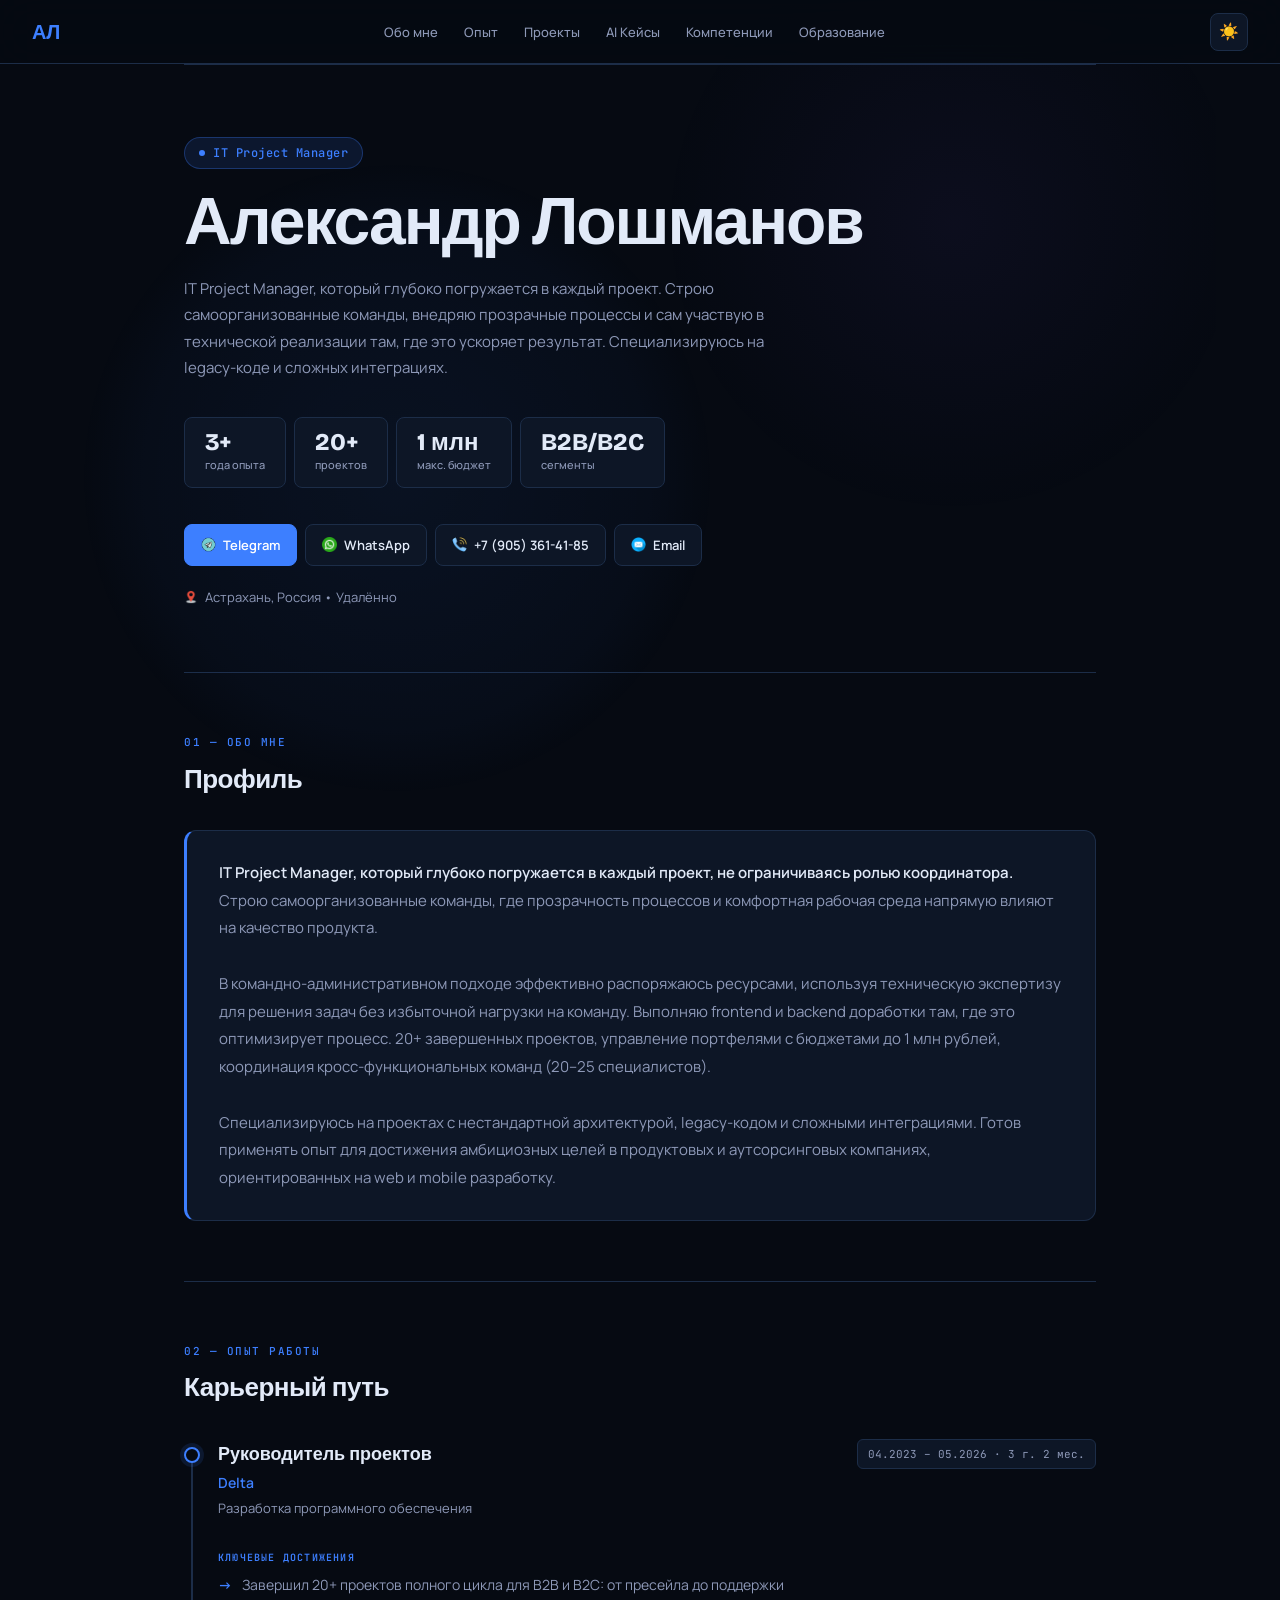
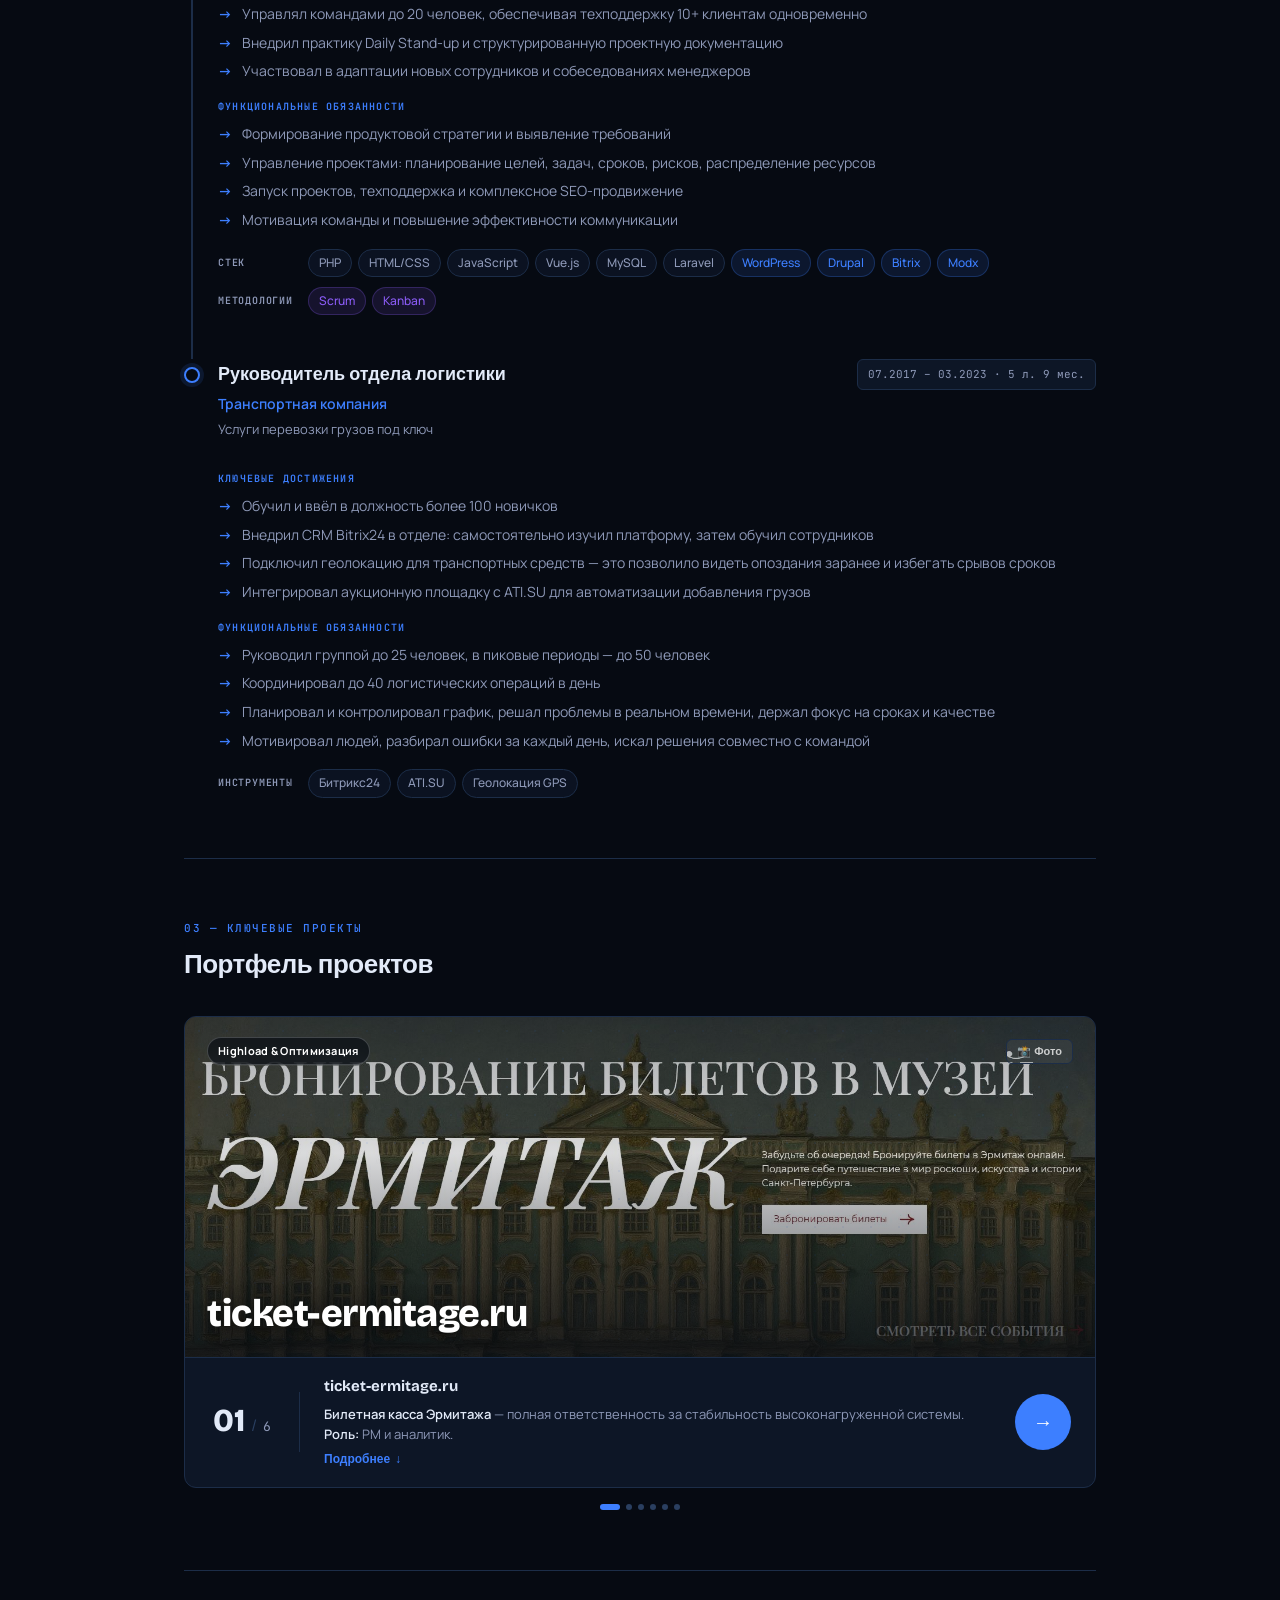
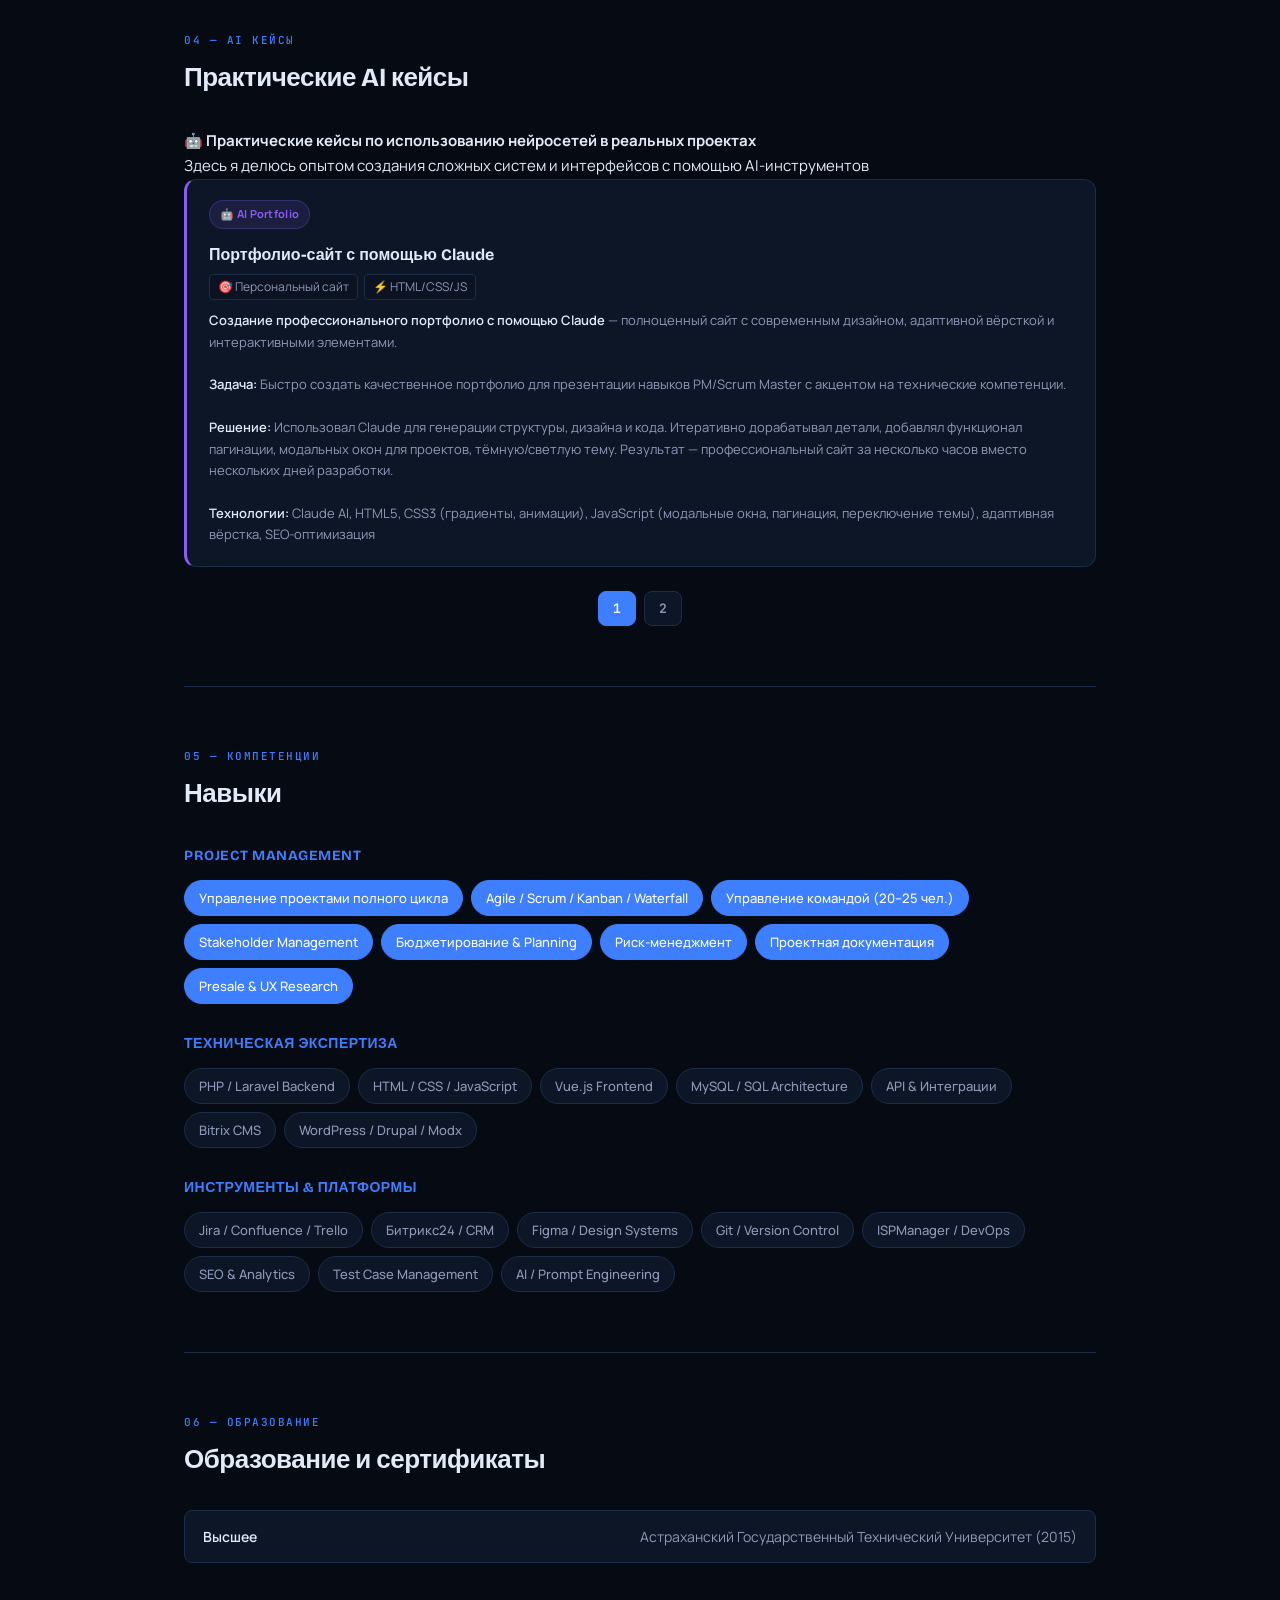
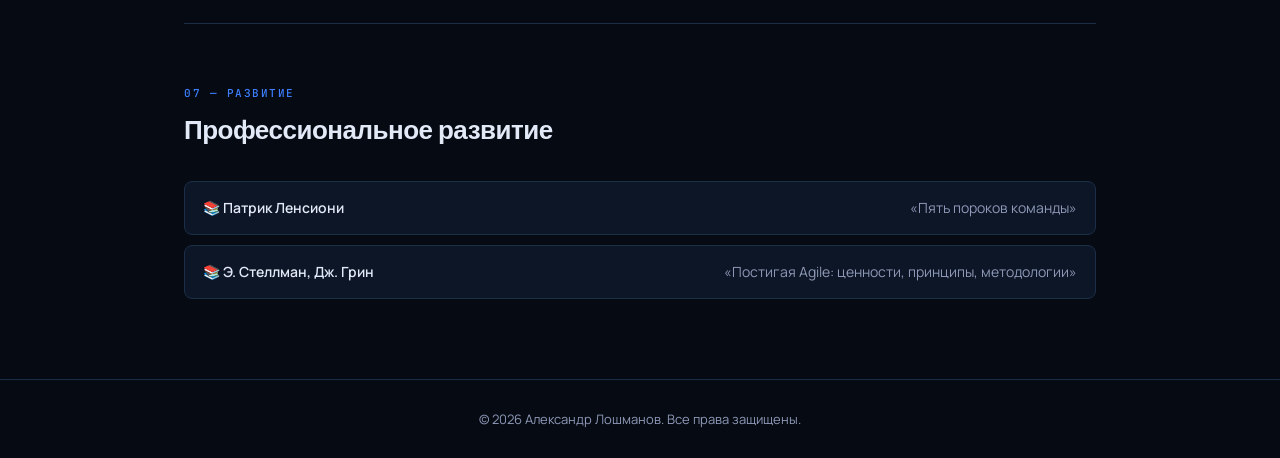
==== commit 60e741b9: "Add files via upload" ====
--- a/index.html
+++ b/index.html
@@ -19,7 +19,7 @@
 
   <!-- Core SEO Meta Tags -->
   <title>Александр Лошманов — IT Project Manager | Портфолио</title>
-  <meta name="description" content="IT Project Manager с 1+ годом опыта в веб-разработке. Управление проектами до 1 млн рублей, координация команд 20-25 человек, специализация на legacy-коде и сложных интеграциях. 10+ завершенных проектов.">
+  <meta name="description" content="IT Project Manager с 3+ годами опыта в веб-разработке. Управление проектами до 1 млн рублей, координация команд 20-25 человек, специализация на legacy-коде и сложных интеграциях. 20+ завершенных проектов.">
   <meta name="keywords" content="project manager, IT менеджер, веб-разработка, Bitrix CMS, управление проектами, портфель проектов, Scrum, Kanban, Астрахань, удаленно">
   <meta name="author" content="Александр Лошманов">
   <meta name="robots" content="index, follow, max-image-preview:large, max-snippet:-1, max-video-preview:-1">
@@ -33,7 +33,7 @@
   <meta property="og:type" content="profile">
   <meta property="og:url" content="https://assamit11-cell.github.io/">
   <meta property="og:title" content="Александр Лошманов — IT Project Manager | Портфолио">
-  <meta property="og:description" content="IT Project Manager с портфелем 10+ проектов. Управление командами, веб-разработка, Bitrix CMS, сложные интеграции.">
+  <meta property="og:description" content="IT Project Manager с портфелем 20+ проектов. Управление командами, веб-разработка, Bitrix CMS, сложные интеграции.">
   <meta property="og:site_name" content="Александр Лошманов - Портфолио">
   <meta property="profile:first_name" content="Александр">
   <meta property="profile:last_name" content="Лошманов">
@@ -106,11 +106,11 @@
         </p>
         <div class="hero-stats">
           <div class="stat-item">
-            <div class="stat-num">1+</div>
-            <div class="stat-label">год опыта</div>
+            <div class="stat-num">3+</div>
+            <div class="stat-label">года опыта</div>
           </div>
           <div class="stat-item">
-            <div class="stat-num">10+</div>
+            <div class="stat-num">20+</div>
             <div class="stat-label">проектов</div>
           </div>
           <div class="stat-item">
@@ -147,7 +147,7 @@
         <h2>Профиль</h2>
         <div class="about-text reveal">
           <strong>IT Project Manager, который глубоко погружается в каждый проект, не ограничиваясь ролью координатора.</strong> Строю самоорганизованные команды, где прозрачность процессов и комфортная рабочая среда напрямую влияют на качество продукта.<br><br>
-          В командно-административном подходе эффективно распоряжаюсь ресурсами, используя техническую экспертизу для решения задач без избыточной нагрузки на команду. Выполняю frontend и backend доработки там, где это оптимизирует процесс. 10+ завершенных проектов, управление портфелями с бюджетами до 1 млн рублей, координация кросс-функциональных команд (20–25 специалистов).<br><br>
+          В командно-административном подходе эффективно распоряжаюсь ресурсами, используя техническую экспертизу для решения задач без избыточной нагрузки на команду. Выполняю frontend и backend доработки там, где это оптимизирует процесс. 20+ завершенных проектов, управление портфелями с бюджетами до 1 млн рублей, координация кросс-функциональных команд (20–25 специалистов).<br><br>
           Специализируюсь на проектах с нестандартной архитектурой, legacy-кодом и сложными интеграциями. Готов применять опыт для достижения амбициозных целей в продуктовых и аутсорсинговых компаниях, ориентированных на web и mobile разработку.
         </div>
       </section>
@@ -165,11 +165,11 @@
                 <div class="exp-company">Delta</div>
                 <div class="exp-industry">Разработка программного обеспечения</div>
               </div>
-              <div class="exp-period">11.2024 – 12.2025 · 1 г. 2 мес.</div>
+              <div class="exp-period">04.2023 – 05.2026 · 3 г. 2 мес.</div>
             </div>
             <div class="exp-block-title">Ключевые достижения</div>
             <ul class="achievements">
-              <li>Завершил 10+ проектов полного цикла для B2B и B2C: от пресейла до поддержки</li>
+              <li>Завершил 20+ проектов полного цикла для B2B и B2C: от пресейла до поддержки</li>
               <li>Управлял командами до 20 человек, обеспечивая техподдержку 10+ клиентам одновременно</li>
               <li>Внедрил практику Daily Stand-up и структурированную проектную документацию</li>
               <li>Участвовал в адаптации новых сотрудников и собеседованиях менеджеров</li>
@@ -204,7 +204,7 @@
                 <div class="exp-company">Транспортная компания</div>
                 <div class="exp-industry">Услуги перевозки грузов под ключ</div>
               </div>
-              <div class="exp-period">11.2019 – 10.2024 · 5 лет</div>
+              <div class="exp-period">07.2017 – 03.2023 · 5 л. 9 мес.</div>
             </div>
             <div class="exp-block-title">Ключевые достижения</div>
             <ul class="achievements">
